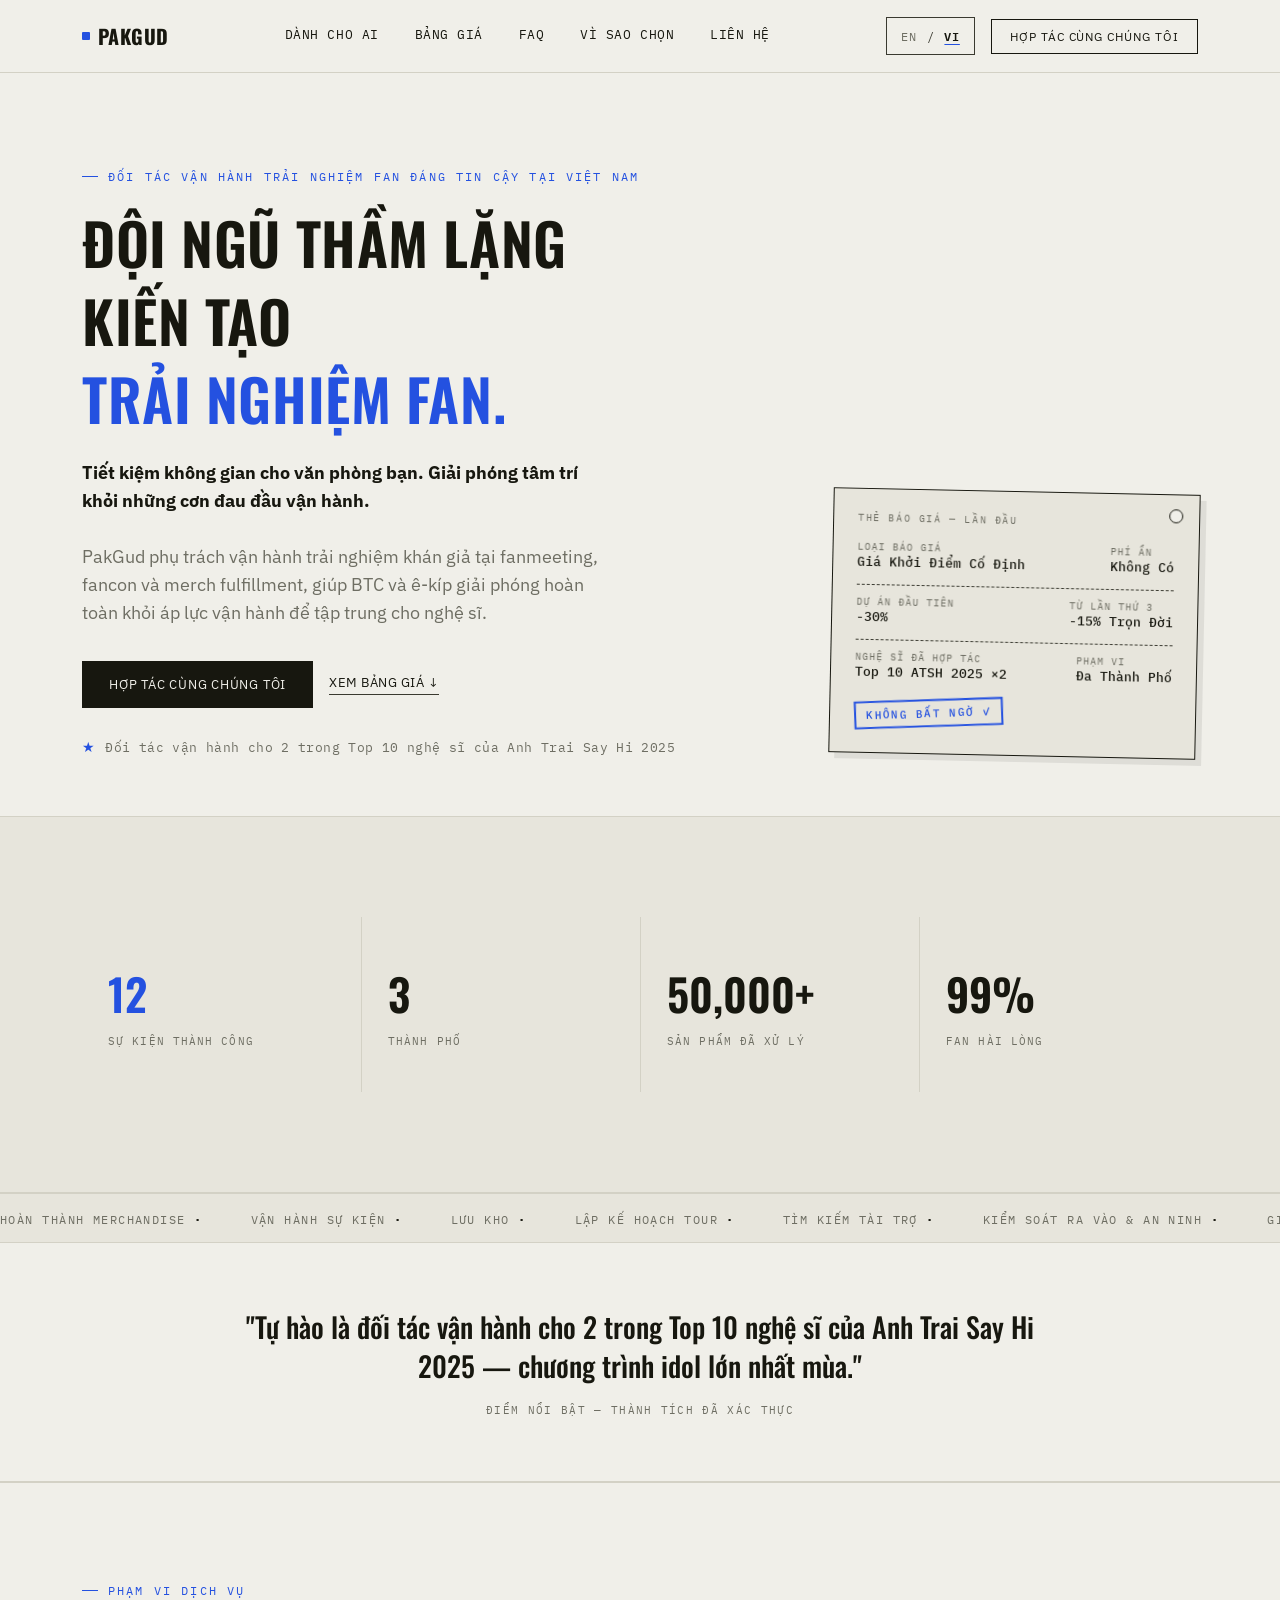
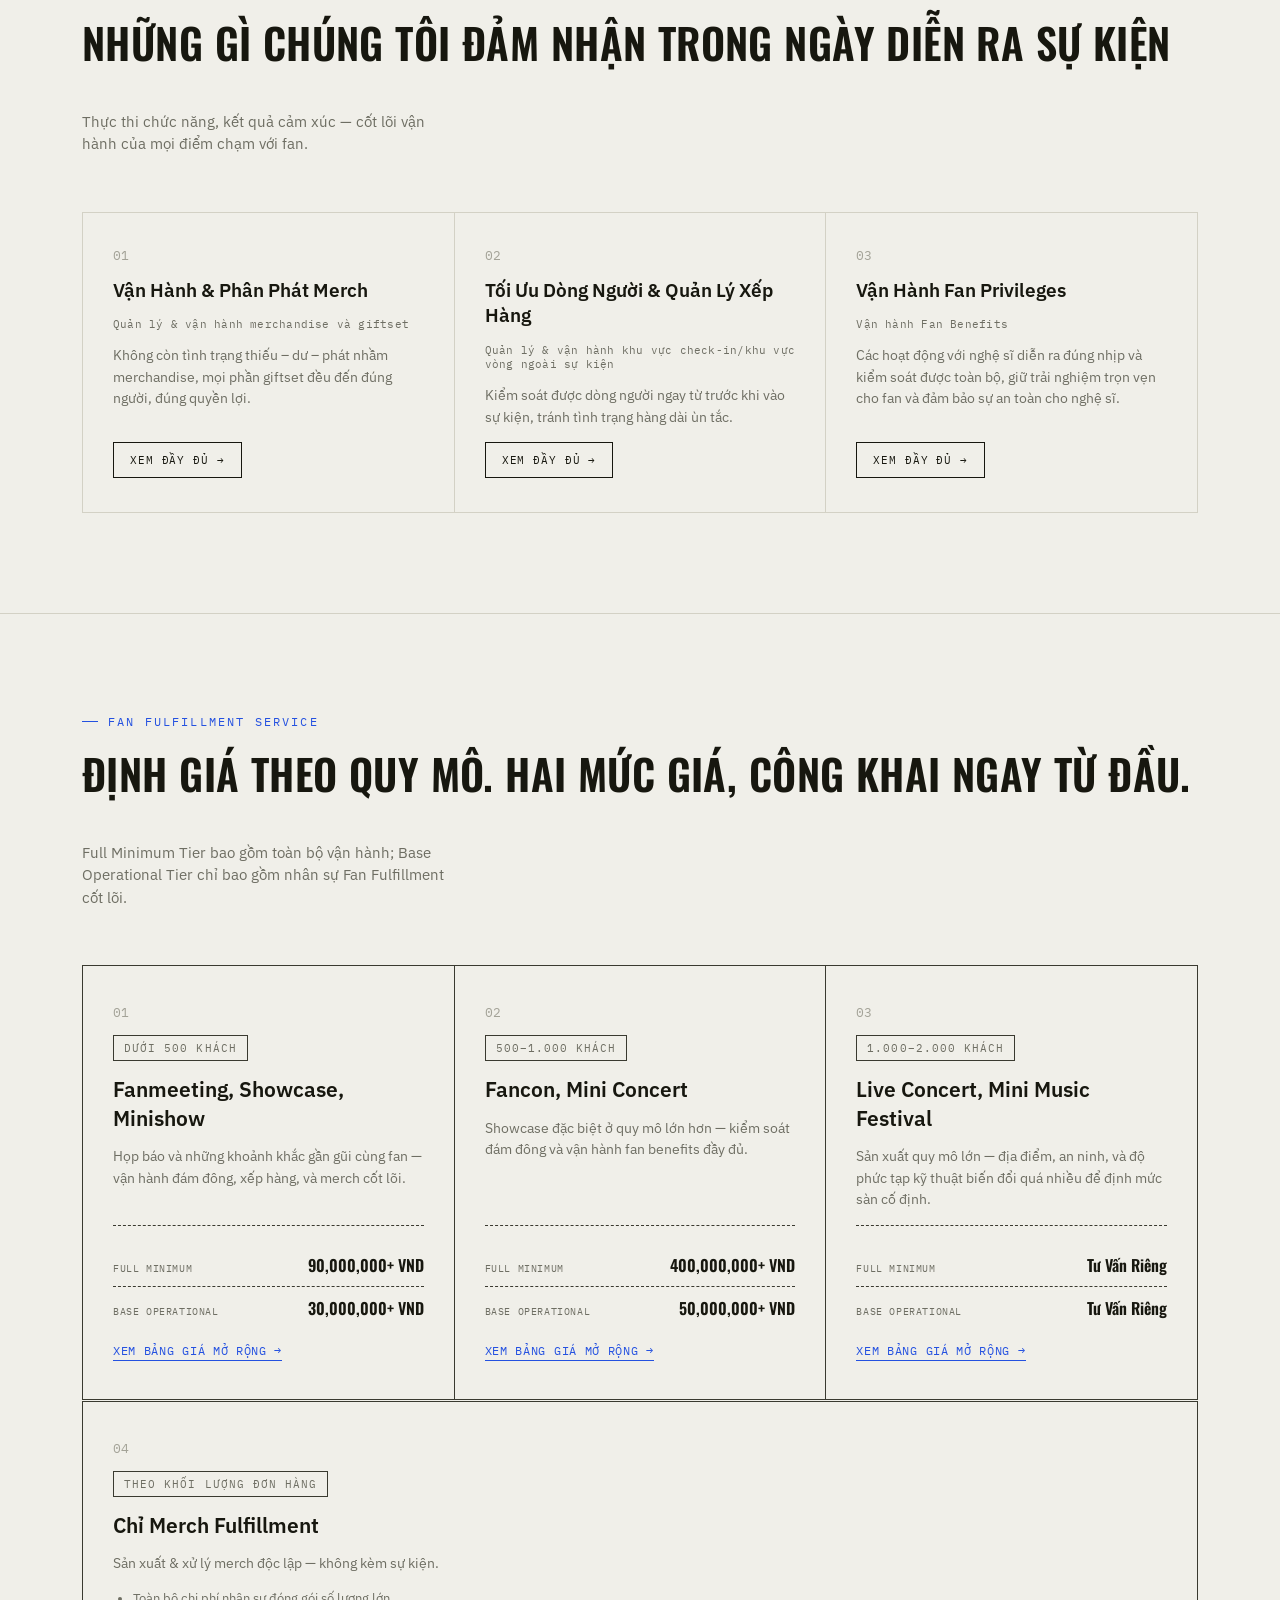
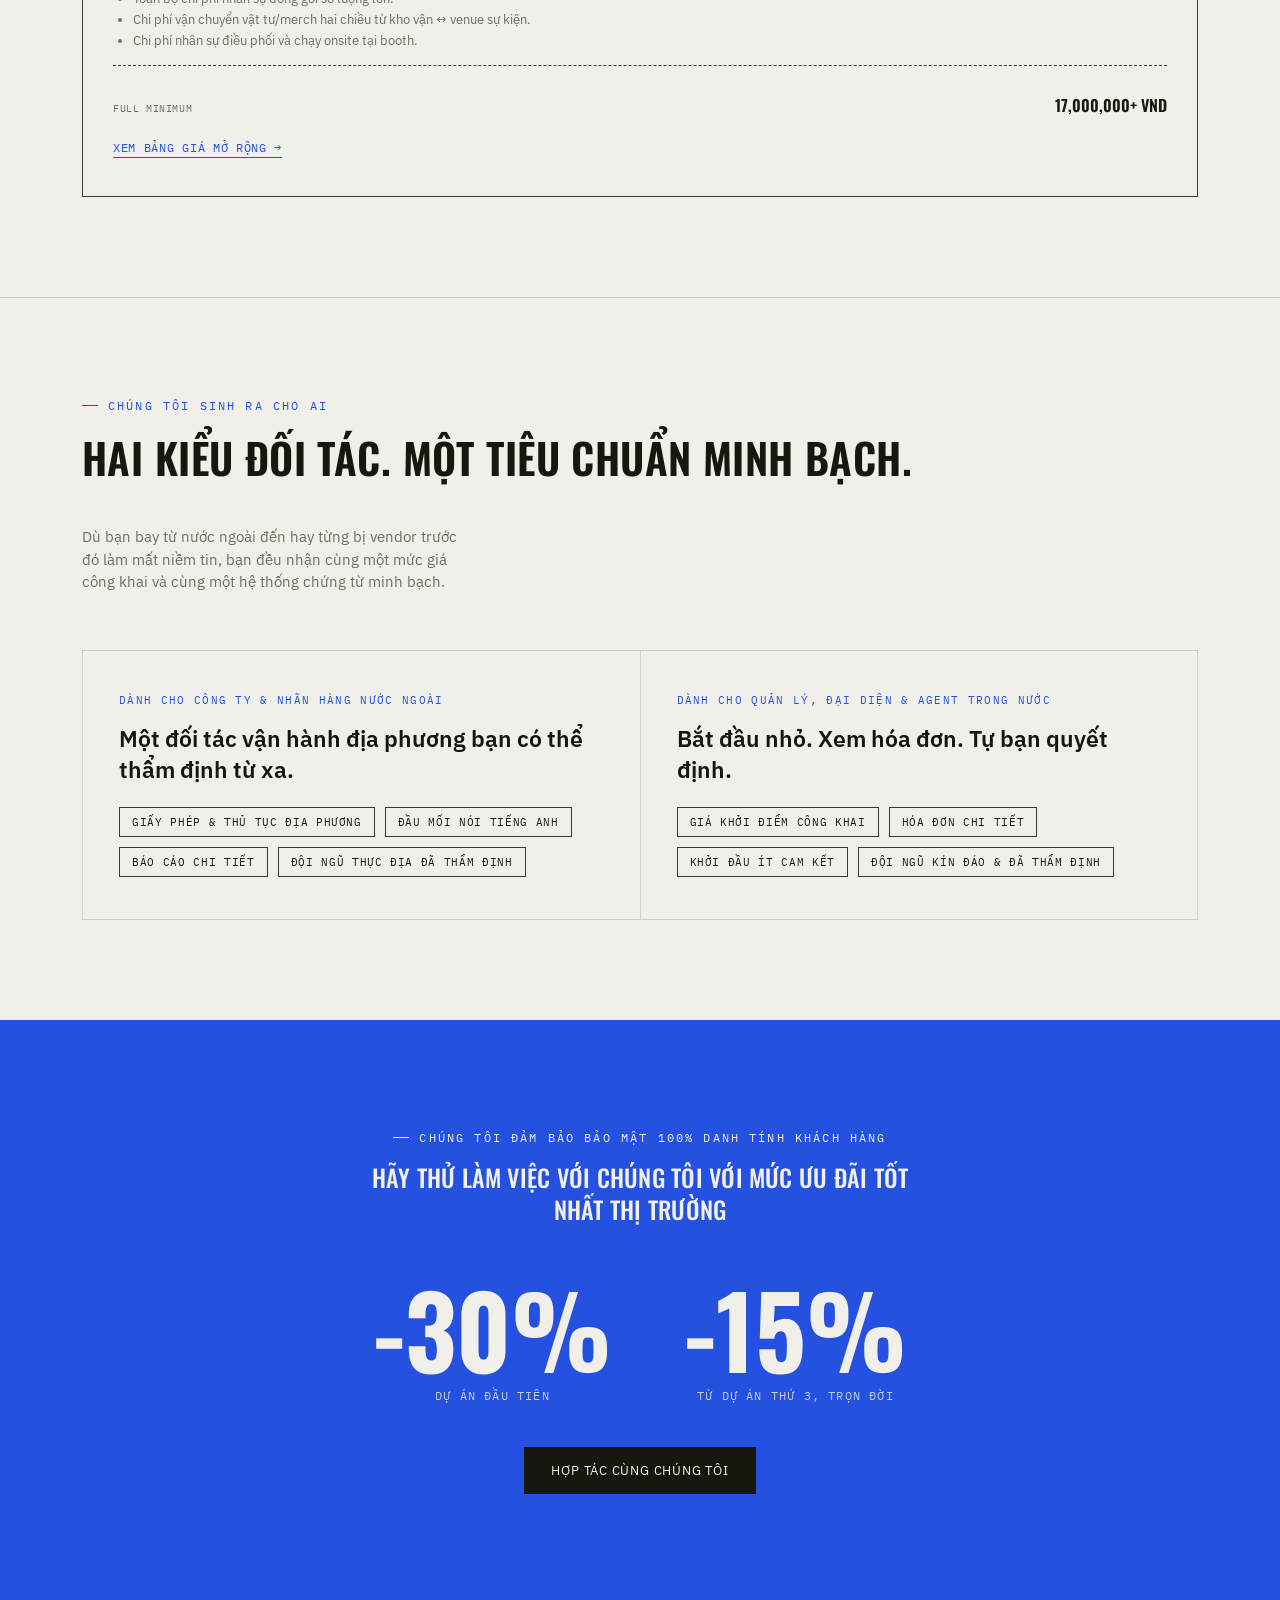
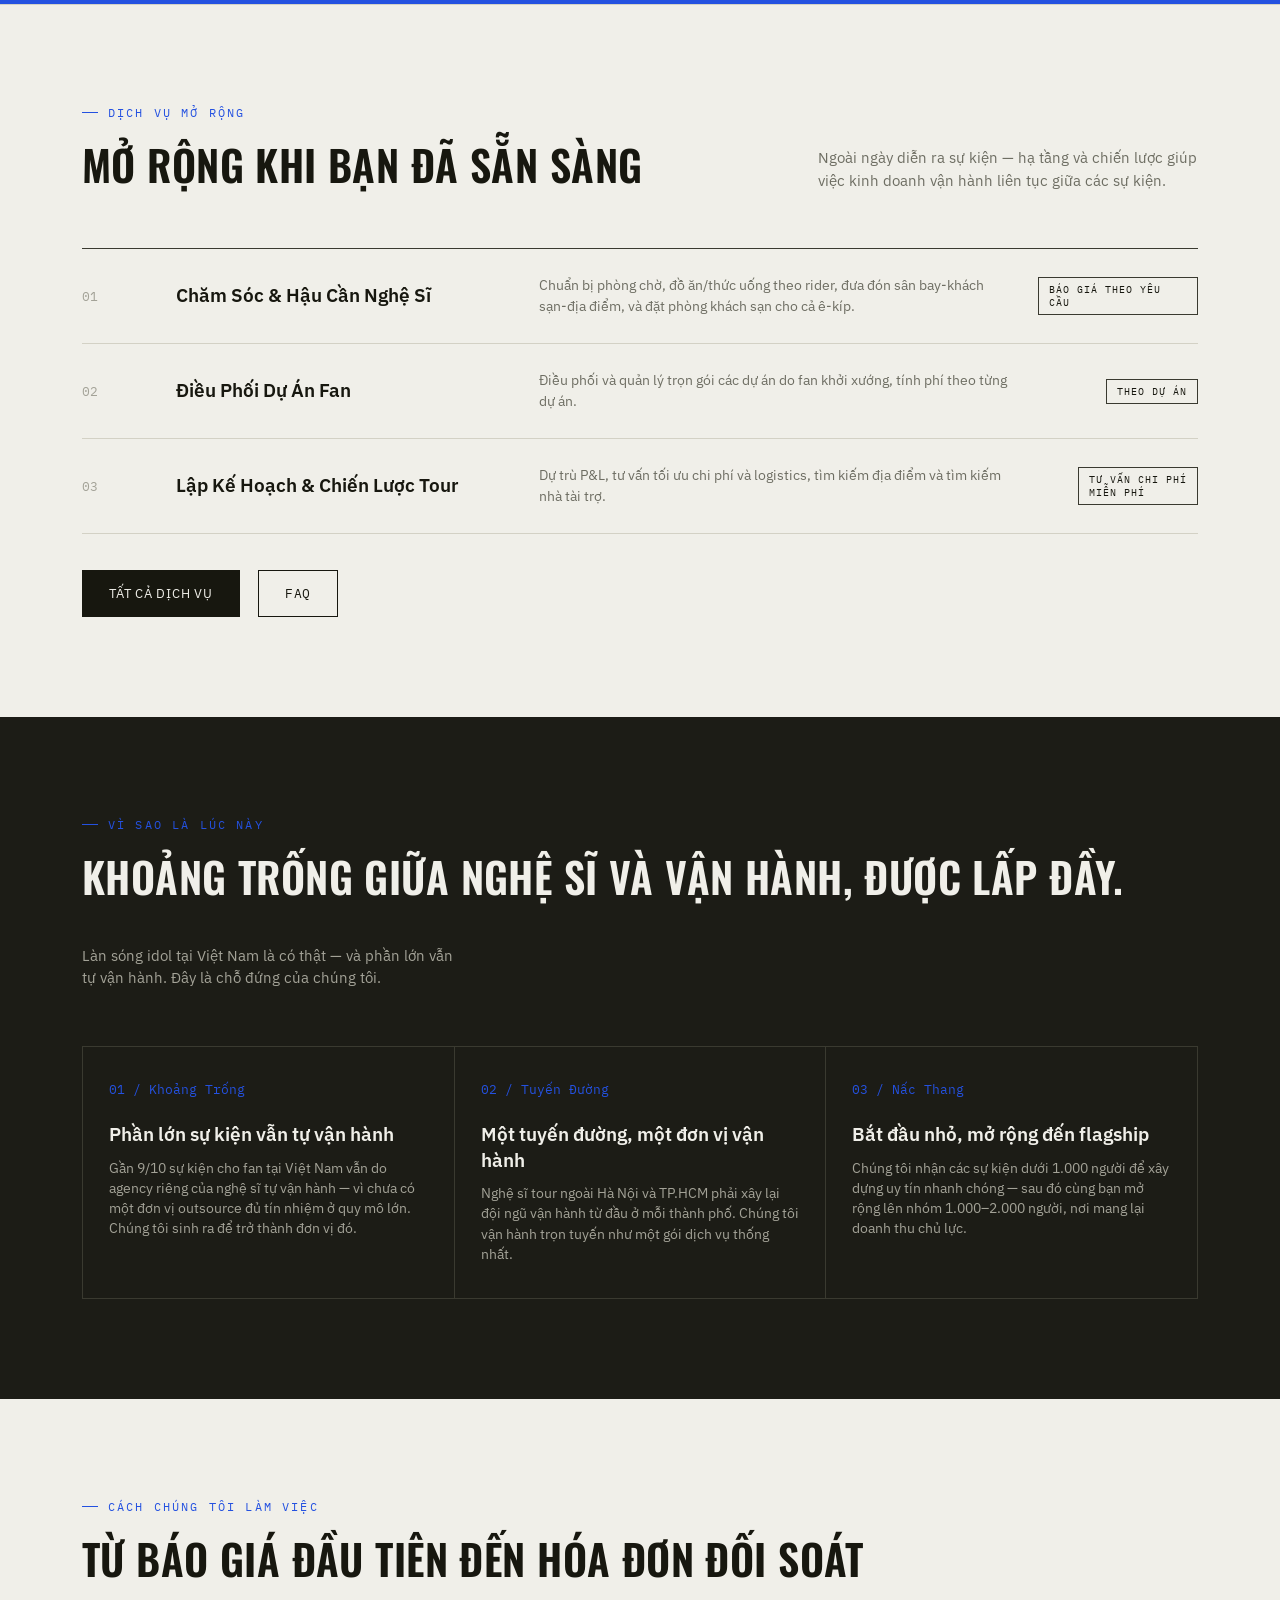
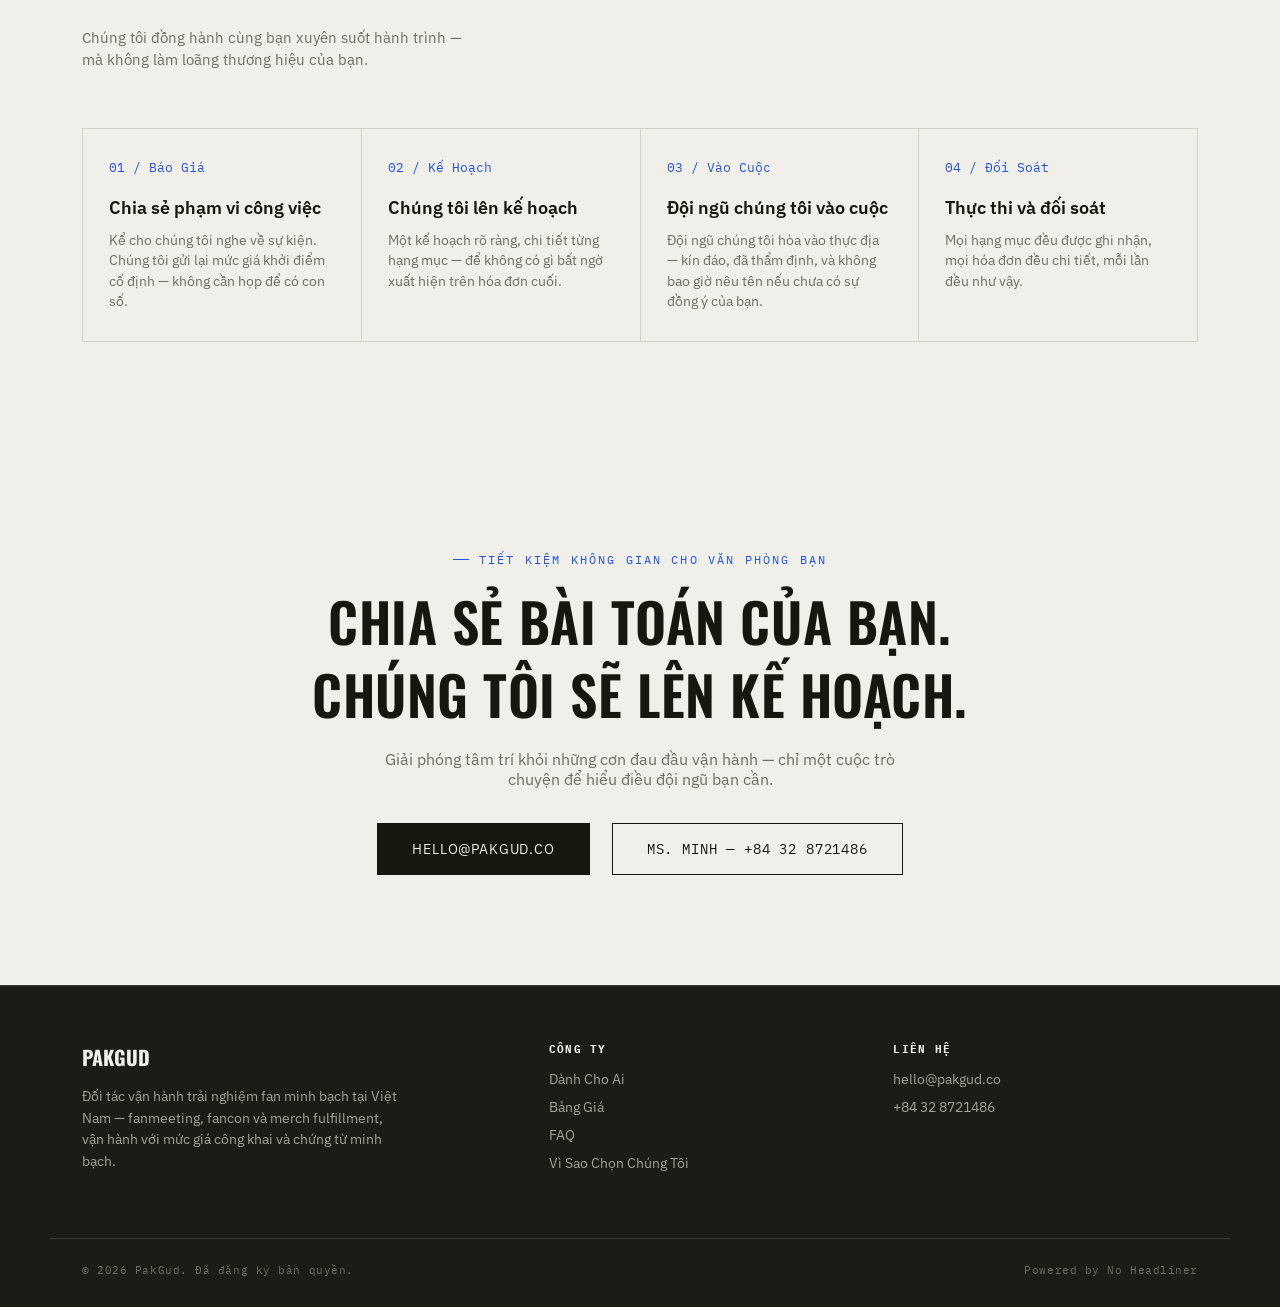
==== index.html @ 83e96105 "Reorder homepage sections, add Service Scope block, and refresh scope copy Move Stats above Credibil" ====
<!DOCTYPE html>
<html lang="vi">
<head>
<meta charset="UTF-8">
<meta name="viewport" content="width=device-width, initial-scale=1.0">
<title>PakGud — The Hidden Team That Fulfills the Fan Experience</title>
<link rel="icon" type="image/svg+xml" href="data:image/svg+xml,%3Csvg xmlns='http://www.w3.org/2000/svg' viewBox='0 0 32 32'%3E%3Crect width='32' height='32' rx='4' fill='%232451E0'/%3E%3C/svg%3E">
<link rel="preconnect" href="https://fonts.googleapis.com">
<link rel="preconnect" href="https://fonts.gstatic.com" crossorigin>
<link href="https://fonts.googleapis.com/css2?family=Oswald:wght@400;500;600;700&family=IBM+Plex+Sans:wght@400;500;600&family=IBM+Plex+Mono:wght@400;500&display=swap" rel="stylesheet">
<style>
  :root{
    --paper:#F0EFE9;
    --paper-dim:#E7E5DC;
    --ink:#17170F;
    --steel:#6E6E63;
    --steel-light:#a3a297;
    --accent:#2451E0;
    --case:#1C1C16;
    --line:#D3D1C5;
    --line-dark:#3A3A30;
  }
  *{box-sizing:border-box; margin:0; padding:0;}
  html{scroll-behavior:smooth;}
  body{
    background:var(--paper);
    color:var(--ink);
    font-family:'IBM Plex Sans', sans-serif;
    -webkit-font-smoothing:antialiased;
    overflow-x:hidden;
  }
  @media (prefers-reduced-motion: reduce){
    *{animation-duration:0.01ms !important; animation-iteration-count:1 !important; transition-duration:0.01ms !important;}
  }
  a{color:inherit; text-decoration:none;}
  .wrap{max-width:1180px; margin:0 auto; padding:0 32px;}
  h1,h2,h3{font-family:'Oswald', sans-serif; text-transform:uppercase; letter-spacing:0.01em; font-weight:600; line-height:1.35;}
  .mono{font-family:'IBM Plex Mono', monospace;}
  .eyebrow{
    font-family:'IBM Plex Mono', monospace;
    font-size:12px;
    letter-spacing:0.18em;
    text-transform:uppercase;
    color:var(--accent);
    display:flex; align-items:center; gap:10px;
  }
  .eyebrow::before{content:""; width:16px; height:1px; background:var(--accent); display:inline-block;}
  button, .btn{cursor:pointer; font-family:'IBM Plex Mono', monospace;}

  /* ---------- NAV ---------- */
  header{
    position:sticky; top:0; z-index:50;
    background:rgba(240,239,233,0.92);
    backdrop-filter:blur(6px);
    border-bottom:1px solid var(--line);
  }
  nav{display:flex; align-items:center; justify-content:space-between; height:72px;}
  .logo{
    font-family:'Oswald', sans-serif; font-weight:700; font-size:20px;
    letter-spacing:0.02em; text-transform:uppercase;
    display:flex; align-items:center; gap:8px;
  }
  .logo .dot{width:8px; height:8px; background:var(--accent); display:inline-block; border-radius:1px;}
  .nav-links{display:flex; gap:36px; font-size:13px; letter-spacing:0.04em; text-transform:uppercase; font-family:'IBM Plex Mono', monospace;}
  .nav-links a{position:relative; padding-bottom:4px;}
  .nav-links a::after{content:""; position:absolute; left:0; bottom:0; width:0; height:1px; background:var(--ink); transition:width .25s ease;}
  .nav-links a:hover::after{width:100%;}
  .nav-cta{
    border:1px solid var(--ink); padding:9px 18px; font-size:12px;
    letter-spacing:0.08em; text-transform:uppercase; background:transparent;
    transition:background .2s ease, color .2s ease;
  }
  .nav-cta:hover{background:var(--ink); color:var(--paper);}
  .nav-links-cta{display:none;}

  .nav-toggle{
    display:none; background:none; border:none; cursor:pointer;
    font-family:'IBM Plex Mono', monospace; font-size:22px; color:var(--ink);
    line-height:1; padding:4px 2px;
  }

  @media (max-width:900px){
    .nav-toggle{display:block;}
    .nav-cta{display:none;}
    .nav-links{
      display:none; flex-direction:column; gap:0;
      position:absolute; top:73px; left:0; right:0;
      background:var(--paper); border-bottom:1px solid var(--line);
      padding:4px 20px 16px; box-shadow:0 14px 24px rgba(0,0,0,0.08);
    }
    .nav-links.open{display:flex;}
    .nav-links a{padding:14px 0; border-bottom:1px solid var(--line); font-size:13.5px;}
    .nav-links .nav-links-cta{display:block; color:var(--accent); font-weight:600;}
    .nav-links a:last-child{border-bottom:none;}
    .nav-links a::after{display:none;}
  }

  .lang-toggle{
    display:flex; align-items:center; gap:6px;
    font-family:'IBM Plex Mono', monospace; font-size:12px; letter-spacing:0.06em;
    border:1px solid var(--line-dark); padding:6px 10px; background:transparent;
  }
  .lang-toggle button{
    background:none; border:none; padding:2px 4px; font-family:'IBM Plex Mono', monospace;
    font-size:12px; letter-spacing:0.06em; color:var(--steel); cursor:pointer;
  }
  .lang-toggle button.active{color:var(--ink); font-weight:600; text-decoration:underline; text-underline-offset:3px; text-decoration-color:var(--accent);}
  .lang-toggle .sep{color:var(--line-dark);}

  /* ---------- HERO ---------- */
  .hero{
    padding:96px 0 60px;
    position:relative;
  }
  .hero-grid{display:grid; grid-template-columns:1.5fr 0.8fr; gap:60px; align-items:end;}
  .hero h1{
    font-size:clamp(38px, 4.5vw, 64px);
    margin-top:20px;
  }
  .hero h1 .accent{color:var(--accent);}
  .hero p.lede{
    font-size:18px; color:var(--steel); max-width:520px; margin-top:22px; line-height:1.55;
  }
  .hero-actions{display:flex; gap:16px; margin-top:34px; align-items:center; flex-wrap:wrap;}
  .btn-primary{
    display:inline-block;
    background:var(--ink); color:var(--paper); border:1px solid var(--ink);
    padding:14px 26px; font-size:13px; letter-spacing:0.06em; text-transform:uppercase;
    transition:background .2s ease, transform .15s ease;
  }
  .btn-primary:hover{background:var(--accent); border-color:var(--accent); transform:translateY(-1px);}
  .btn-text{font-size:13px; letter-spacing:0.04em; text-transform:uppercase; border-bottom:1px solid var(--line-dark); padding-bottom:3px;}
  .btn-outline{
    display:inline-block;
    background:transparent; color:var(--ink); border:1px solid var(--ink);
    padding:14px 26px; font-size:13px; letter-spacing:0.06em; text-transform:uppercase;
    font-family:'IBM Plex Mono', monospace;
    transition:background .2s ease, color .2s ease, transform .15s ease;
  }
  .btn-outline:hover{background:var(--ink); color:var(--paper); transform:translateY(-1px);}

  .hero-proof{display:flex; align-items:center; gap:10px; margin-top:30px; font-family:'IBM Plex Mono', monospace; font-size:12.5px; letter-spacing:0.03em; color:var(--steel);}
  .hero-proof .star{color:var(--accent); font-size:14px;}

  /* routing tag — signature element, repurposed as rate/transparency tag */
  .tag{
    background:var(--paper-dim);
    border:1px solid var(--ink);
    position:relative;
    padding:22px 24px 26px;
    font-family:'IBM Plex Mono', monospace;
    transform:rotate(1.2deg);
    box-shadow:6px 6px 0 rgba(23,23,15,0.08);
    opacity:0;
    animation: tagDrop .7s cubic-bezier(.2,.8,.25,1) .25s forwards;
  }
  @keyframes tagDrop{
    0%{opacity:0; transform:rotate(1.2deg) translateY(-14px) scale(.98);}
    100%{opacity:1; transform:rotate(1.2deg) translateY(0) scale(1);}
  }
  .tag::before{
    content:""; position:absolute; top:14px; right:16px;
    width:12px; height:12px; border-radius:50%;
    background:var(--paper); border:1px solid var(--ink);
  }
  .tag::after{
    content:""; position:absolute; left:0; right:0; bottom:-1px; height:1px;
    background-image:linear-gradient(to right, var(--ink) 60%, transparent 0%);
    background-size:8px 1px; background-repeat:repeat-x;
  }
  .tag-label{font-size:10px; letter-spacing:0.16em; color:var(--steel); text-transform:uppercase;}
  .tag-row{display:flex; justify-content:space-between; margin-top:14px; padding-top:10px; border-top:1px dashed var(--line-dark);}
  .tag-row:first-of-type{border-top:none; padding-top:0; margin-top:16px;}
  .tag-row .k{font-size:10px; color:var(--steel); letter-spacing:0.1em; text-transform:uppercase;}
  .tag-row .v{font-size:13px; font-weight:500;}
  .tag-stamp{
    margin-top:18px; display:inline-block; border:2px solid var(--accent); color:var(--accent);
    font-size:11px; letter-spacing:0.12em; padding:5px 10px; transform:rotate(-3deg);
    text-transform:uppercase; font-weight:500;
  }

  @media (max-width:900px){
    .hero-grid{grid-template-columns:1fr;}
    .tag{margin-top:20px; transform:rotate(0.6deg);}
  }

  /* ---------- MARQUEE / STRIP ---------- */
  .strip{
    border-top:1px solid var(--line); border-bottom:1px solid var(--line);
    background:var(--paper-dim);
    padding:14px 0; overflow:hidden; white-space:nowrap;
  }
  .strip-inner{display:inline-flex; gap:48px; animation:scroll 30s linear infinite;}
  .strip span{
    font-family:'IBM Plex Mono', monospace; font-size:12px; letter-spacing:0.12em;
    text-transform:uppercase; color:var(--steel);
  }
  .strip span b{color:var(--ink);}
  @keyframes scroll{ from{transform:translateX(0);} to{transform:translateX(-50%);} }

  /* ---------- CREDIBILITY QUOTE ---------- */
  .credibility{padding:64px 0; text-align:center; border-bottom:1px solid var(--line);}
  .credibility blockquote{font-family:'Oswald', sans-serif; font-size:clamp(20px,2.4vw,28px); text-transform:none; font-weight:500; max-width:800px; margin:0 auto; line-height:1.4;}
  .credibility .cite{margin-top:18px; font-family:'IBM Plex Mono', monospace; font-size:11px; letter-spacing:0.12em; text-transform:uppercase; color:var(--steel);}

  /* ---------- SCOPE (3-card outcome grid) ---------- */
  .scope{border-top:1px solid var(--line);}
  .scope-grid{display:grid; grid-template-columns:repeat(3,1fr); gap:1px; background:var(--line); border:1px solid var(--line);}
  .scope-card{background:var(--paper); padding:34px 30px; display:flex; flex-direction:column; gap:14px;}
  .scope-card .cat-num{font-family:'IBM Plex Mono', monospace; color:var(--steel-light); font-size:13px;}
  .scope-card h3{font-size:19px; font-family:'IBM Plex Sans', sans-serif; font-weight:600; text-transform:none; letter-spacing:0;}
  .scope-card .scope-vi{font-family:'IBM Plex Mono', monospace; font-size:11px; color:var(--steel); text-transform:none; letter-spacing:0.02em;}
  .scope-card .scope-desc{color:var(--steel); font-size:13.5px; line-height:1.6; flex:1;}
  .scope-card .scope-more{
    margin-top:auto; align-self:flex-start;
    border:1px solid var(--ink); padding:10px 16px;
    font-family:'IBM Plex Mono', monospace; font-size:11px; letter-spacing:0.08em; text-transform:uppercase;
    color:var(--ink); transition:background .2s ease, color .2s ease;
  }
  .scope-card .scope-more:hover{background:var(--ink); color:var(--paper);}
  @media (max-width:900px){ .scope-grid{grid-template-columns:1fr;} }

  /* ---------- SECTION HEADERS ---------- */
  section{padding:100px 0;}
  .sec-head{display:flex; justify-content:space-between; align-items:flex-end; gap:40px; margin-bottom:56px; flex-wrap:wrap;}
  .sec-head h2{font-size:clamp(28px,3.4vw,42px);}
  .sec-head p{color:var(--steel); max-width:380px; font-size:15px; line-height:1.5;}

  /* ---------- AUDIENCES ---------- */
  .audiences{border-top:1px solid var(--line);}
  .audience-grid{display:grid; grid-template-columns:1fr 1fr; gap:1px; background:var(--line); border:1px solid var(--line);}
  .audience-card{background:var(--paper); padding:42px 36px; display:flex; flex-direction:column;}
  .audience-card .a-label{font-family:'IBM Plex Mono', monospace; font-size:11px; letter-spacing:0.12em; text-transform:uppercase; color:var(--accent);}
  .audience-card h3{font-size:23px; margin-top:16px; font-family:'IBM Plex Sans', sans-serif; text-transform:none; font-weight:600; letter-spacing:0;}
  .audience-card .cat-tags{margin-top:22px;}
  @media (max-width:820px){ .audience-grid{grid-template-columns:1fr;} }

  .chip{
    font-family:'IBM Plex Mono', monospace; font-size:11px; letter-spacing:0.06em; text-transform:uppercase;
    border:1px solid var(--line-dark); padding:7px 12px; color:var(--ink);
  }
  .cat-tags{display:flex; flex-wrap:wrap; gap:10px; align-content:flex-start;}

  /* ---------- PRICING ---------- */
  .pricing{border-top:1px solid var(--line);}
  .price-grid{display:grid; grid-template-columns:repeat(3,1fr); gap:1px; background:var(--line-dark); border:1px solid var(--line-dark); margin-top:10px;}
  .price-card{background:var(--paper); padding:38px 30px; display:flex; flex-direction:column; gap:14px;}
  .price-card .cat-num{font-family:'IBM Plex Mono', monospace; color:var(--steel-light); font-size:13px;}
  .price-card .p-scale{font-family:'IBM Plex Mono', monospace; font-size:10.5px; letter-spacing:0.1em; text-transform:uppercase; color:var(--steel); border:1px solid var(--line-dark); padding:5px 10px; align-self:flex-start;}
  .price-card h3{font-size:21px; font-family:'IBM Plex Sans', sans-serif; font-weight:600; text-transform:none; letter-spacing:0;}
  .price-card .p-desc{color:var(--steel); font-size:14px; line-height:1.55; flex:1;}
  .price-card .p-price-wrap{border-top:1px dashed var(--line-dark); padding-top:18px; margin-top:auto;}
  .price-card .p-label{font-family:'IBM Plex Mono', monospace; font-size:10px; letter-spacing:0.14em; text-transform:uppercase; color:var(--steel);}
  .price-card .p-price{font-family:'Oswald', sans-serif; font-size:28px; font-weight:600; color:var(--ink); margin-top:6px;}
  .price-card .p-note{font-family:'IBM Plex Mono', monospace; font-size:11px; color:var(--steel-light); margin-top:6px;}
  .price-card .p-more{display:inline-block; margin-top:14px; font-family:'IBM Plex Mono', monospace; font-size:11.5px; letter-spacing:0.06em; text-transform:uppercase; color:var(--accent); border-bottom:1px solid var(--accent); padding-bottom:2px; width:fit-content;}
  .p-tier-row{display:flex; justify-content:space-between; align-items:baseline; gap:10px; padding:9px 0; border-bottom:1px dashed var(--line-dark);}
  .p-tier-row:last-of-type{border-bottom:none;}
  .p-tier-row .p-tier-label{font-family:'IBM Plex Mono', monospace; font-size:10px; text-transform:uppercase; letter-spacing:0.06em; color:var(--steel);}
  .p-tier-row .p-tier-value{font-family:'Oswald', sans-serif; font-weight:600; font-size:16px; text-align:right;}
  .p-bullets{padding-left:20px; color:var(--steel); font-size:13px; line-height:1.6;}
  @media (max-width:900px){ .price-grid{grid-template-columns:1fr;} }
  /* ---------- OFFER SPOTLIGHT ---------- */
  .offer-spotlight{background:var(--accent); color:var(--paper); padding:110px 0; text-align:center;}
  .offer-spotlight .eyebrow{justify-content:center; color:var(--paper);}
  .offer-spotlight .eyebrow::before{background:var(--paper);}
  .offer-spotlight h2{color:var(--paper); font-size:clamp(18px,2vw,24px); max-width:560px; margin:16px auto 0; font-weight:500;}
  .offer-spotlight .offer-nums{display:flex; gap:72px; justify-content:center; margin-top:52px; flex-wrap:wrap;}
  .offer-spotlight .offer-num .num{font-family:'Oswald', sans-serif; font-size:clamp(56px,9vw,100px); font-weight:700; color:var(--paper); line-height:1;}
  .offer-spotlight .offer-num .lbl{font-family:'IBM Plex Mono', monospace; font-size:12px; letter-spacing:0.1em; text-transform:uppercase; color:rgba(240,239,233,0.78); margin-top:10px;}
  .offer-spotlight .btn-primary{margin-top:44px; background:var(--ink); border-color:var(--ink); display:inline-block;}
  .offer-spotlight .btn-primary:hover{background:var(--paper); color:var(--ink); border-color:var(--paper);}
  @media (max-width:600px){ .offer-spotlight{padding:80px 0;} .offer-spotlight .offer-nums{gap:32px;} }

  /* ---------- ADD-ONS (service rows) ---------- */
  .services{border-top:1px solid var(--line);}
  .service-list{border-top:1px solid var(--line-dark); margin-top:10px;}
  .service-row{
    display:grid; grid-template-columns:70px 1fr 1.4fr 160px;
    align-items:center; gap:24px;
    padding:26px 0; border-bottom:1px solid var(--line);
    transition:background .2s ease;
  }
  .service-row:hover{background:rgba(36,81,224,0.05);}
  .service-num{font-family:'IBM Plex Mono', monospace; color:var(--steel-light); font-size:13px;}
  .service-row h3{font-size:19px; text-transform:none; font-family:'IBM Plex Sans', sans-serif; font-weight:600; letter-spacing:0;}
  .service-row p{color:var(--steel); font-size:14px; line-height:1.5;}
  .service-tag{
    justify-self:end; font-family:'IBM Plex Mono', monospace; font-size:10px;
    letter-spacing:0.1em; text-transform:uppercase; color:var(--ink);
    border:1px solid var(--line-dark); padding:5px 10px;
  }
  @media (max-width:760px){
    .service-row{grid-template-columns:1fr; gap:8px; padding:22px 0;}
    .service-tag{justify-self:start;}
  }

  /* ---------- WHY NOW (dark case section) ---------- */
  .why{background:var(--case); color:var(--paper);}
  .why .eyebrow{color:var(--accent);}
  .why .sec-head h2{color:var(--paper);}
  .why .sec-head p{color:var(--steel-light);}
  .process-grid-3{display:grid; grid-template-columns:repeat(3,1fr); gap:1px; background:var(--line-dark); border:1px solid var(--line-dark);}
  .process-step{background:var(--case); padding:34px 26px; min-height:230px; display:flex; flex-direction:column; align-items:flex-start;}
  .process-step .step-num{font-family:'IBM Plex Mono', monospace; font-size:13px; color:var(--accent);}
  .process-step h3{font-size:19px; color:var(--paper); margin-top:24px; font-family:'IBM Plex Sans', sans-serif; text-transform:none; font-weight:600; letter-spacing:0;}
  .process-step p{font-size:13.5px; color:var(--steel-light); margin-top:10px; line-height:1.5;}
  @media (max-width:900px){ .process-grid-3{grid-template-columns:1fr;} }

  /* ---------- HOW WE WORK (light steps) ---------- */
  .steps-grid{display:grid; grid-template-columns:repeat(4,1fr); gap:1px; background:var(--line); border:1px solid var(--line);}
  .step-cell{background:var(--paper); padding:30px 26px; min-height:210px; display:flex; flex-direction:column;}
  .step-cell .step-num{font-family:'IBM Plex Mono', monospace; font-size:13px; color:var(--accent);}
  .step-cell h3{font-size:18px; margin-top:20px; font-family:'IBM Plex Sans', sans-serif; font-weight:600; text-transform:none; letter-spacing:0;}
  .step-cell p{font-size:13.5px; color:var(--steel); margin-top:10px; line-height:1.5;}
  @media (max-width:900px){ .steps-grid{grid-template-columns:1fr 1fr;} }
  @media (max-width:560px){ .steps-grid{grid-template-columns:1fr;} }

  /* ---------- STATS / TRUST CARD ---------- */
  .stats{border-top:1px solid var(--line); border-bottom:1px solid var(--line); background:var(--paper-dim);}
  .stats-grid{display:grid; grid-template-columns:repeat(4,1fr); text-align:left;}
  .stat{padding:44px 26px; border-left:1px solid var(--line);}
  .stat:first-child{border-left:none;}
  .stat .num{font-family:'Oswald', sans-serif; font-size:clamp(28px,3.6vw,44px); font-weight:600;}
  .stat .num .accent{color:var(--accent);}
  .stat .lbl{font-family:'IBM Plex Mono', monospace; font-size:11px; letter-spacing:0.1em; text-transform:uppercase; color:var(--steel); margin-top:8px;}
  @media (max-width:760px){ .stats-grid{grid-template-columns:1fr 1fr;} .stat{border-left:1px solid var(--line);} .stat:nth-child(2n+1){border-left:none;} }

  /* ---------- CTA ---------- */
  .cta{
    padding:110px 0; text-align:center; position:relative;
  }
  .cta h2{font-size:clamp(32px,4.6vw,54px); max-width:820px; margin:0 auto;}
  .cta p{color:var(--steel); margin-top:18px; font-size:16px; max-width:560px; margin-left:auto; margin-right:auto;}
  .cta .btn-primary{margin-top:34px; padding:16px 34px; font-size:14px;}
  .cta-actions{display:flex; gap:22px; margin-top:34px; align-items:center; justify-content:center; flex-wrap:wrap;}
  .cta-actions .btn-primary{margin-top:0; padding:16px 34px; font-size:14px;}
  .cta-actions .btn-outline{padding:16px 34px; font-size:14px;}
  .cta-actions .btn-text{font-size:13px;}

  /* ---------- FOOTER ---------- */
  footer{border-top:1px solid var(--line-dark); background:var(--case); color:var(--steel-light); padding:56px 0 30px;}
  .foot-grid{display:grid; grid-template-columns:1.4fr 1fr 1fr; gap:40px;}
  .foot-logo{font-family:'Oswald', sans-serif; color:var(--paper); font-size:20px; text-transform:uppercase; font-weight:700;}
  .foot-grid p{font-size:13.5px; line-height:1.6; margin-top:14px; max-width:320px;}
  .foot-col h4{font-family:'IBM Plex Mono', monospace; font-size:11px; letter-spacing:0.12em; text-transform:uppercase; color:var(--paper); margin-bottom:14px;}
  .foot-col a{display:block; font-size:13.5px; margin-bottom:10px; color:var(--steel-light); transition:color .2s ease;}
  .foot-col a:hover{color:var(--accent);}
  .foot-bottom{
    margin-top:56px; padding-top:24px; border-top:1px solid var(--line-dark);
    display:flex; justify-content:space-between; font-size:11px; font-family:'IBM Plex Mono', monospace;
    color:var(--steel); letter-spacing:0.05em; flex-wrap:wrap; gap:10px;
  }
  @media (max-width:760px){ .foot-grid{grid-template-columns:1fr;} }

  /* ---------- MOBILE TUNING ---------- */
  @media (max-width:760px){
    .wrap{padding:0 20px;}
    section{padding:64px 0;}
    .hero{padding:56px 0 40px;}
    .hero h1{font-size:clamp(26px, 8vw, 38px);}
    .cta{padding:72px 0;}
    .sec-head{margin-bottom:36px;}
    .sec-head p{max-width:none;}
  }
  @media (max-width:420px){
    .wrap{padding:0 16px;}
    nav{height:64px;}
    .hero{padding:48px 0 32px;}
    .hero h1{font-size:clamp(23px, 7.5vw, 30px);}
  }

  ::selection{background:var(--accent); color:var(--paper);}
  a:focus-visible, button:focus-visible{outline:2px solid var(--accent); outline-offset:2px;}
</style>
</head>
<body>

<header>
  <nav class="wrap">
    <div class="logo"><span class="dot"></span>PakGud</div>
    <div class="nav-links" id="navLinks">
      <a href="#audiences" data-i18n="navWho">Who It's For</a>
      <a href="#services" data-i18n="navServices">Rate Card</a>
      <a href="faq.html" data-i18n="navFaq">FAQ</a>
      <a href="#why" data-i18n="navWhy">Why Us</a>
      <a href="#contact" data-i18n="navContact">Contact</a>
      <a href="#contact" class="nav-links-cta" data-i18n="navCta">Work With Us</a>
    </div>
    <div style="display:flex; align-items:center; gap:16px;">
      <div class="lang-toggle" role="group" aria-label="Language">
        <button type="button" data-set-lang="en">EN</button>
        <span class="sep">/</span>
        <button type="button" data-set-lang="vi" class="active">VI</button>
      </div>
      <a href="#contact" class="nav-cta" data-i18n="navCta">Work With Us</a>
      <button type="button" class="nav-toggle" id="navToggle" aria-label="Toggle menu" aria-expanded="false" aria-controls="navLinks">☰</button>
    </div>
  </nav>
</header>

<section class="hero">
  <div class="wrap hero-grid">
    <div>
      <div class="eyebrow" data-i18n="heroEyebrow">Vietnam's Trusted Local Fan-Experience Operator</div>
      <h1 data-i18n="heroH1">The hidden team<br>that fulfills the<br><span class="accent">fan experience.</span></h1>
      <p class="lede" data-i18n="heroLede"><strong style="color:var(--ink);">Save a seat in your office. Free your mind from operational chaos.</strong><br><br>PakGud handles the operations — fanmeetings, fancons, and merch fulfillment — with published starting rates and an itemized paper trail, so your team can stay focused on the artist.</p>
      <div class="hero-actions">
        <a href="#contact" class="btn-primary" data-i18n="navCta">Work With Us</a>
        <a href="#services" class="btn-text" data-i18n="heroSecondary">See the rate card ↓</a>
      </div>
      <div class="hero-proof"><span class="star">★</span><span data-i18n="heroProof">Operations partner for 2 of the Top 10 artists in Anh Trai Say Hi 2025</span></div>
    </div>
    <div class="tag">
      <div class="tag-label" data-i18n="tagLabel">Rate Tag — First Quote</div>
      <div class="tag-row" style="border-top:none; margin-top:16px; padding-top:0;">
        <div><div class="k" data-i18n="tagQuoteK">Quote Type</div><div class="v" data-i18n="tagQuoteV">Fixed Starting Rate</div></div>
        <div><div class="k" data-i18n="tagHiddenK">Hidden Fees</div><div class="v" data-i18n="tagHiddenV">None</div></div>
      </div>
      <div class="tag-row">
        <div><div class="k" data-i18n="tagFirstK">First Project</div><div class="v" data-i18n="tagFirstV">-30%</div></div>
        <div><div class="k" data-i18n="tagReturnK">3rd+ Return</div><div class="v" data-i18n="tagReturnV">-15% Lifetime</div></div>
      </div>
      <div class="tag-row">
        <div><div class="k" data-i18n="tagShowsK">Artists Delivered</div><div class="v" data-i18n="tagShowsV">Top 10 ATSH 2025 ×2</div></div>
        <div><div class="k" data-i18n="tagCitiesK">Coverage</div><div class="v" data-i18n="tagCitiesV">Multi-City</div></div>
      </div>
      <div class="tag-stamp" data-i18n="tagStamp">No Surprises ✓</div>
    </div>
  </div>
</section>

<section class="stats">
  <div class="wrap">
    <div class="stats-grid">
      <div class="stat"><div class="num"><span class="accent">12</span></div><div class="lbl" data-i18n="statLbl1">Successful Events</div></div>
      <div class="stat"><div class="num">3</div><div class="lbl" data-i18n="statLbl2">Cities</div></div>
      <div class="stat"><div class="num">50,000+</div><div class="lbl" data-i18n="statLbl3">Items Fulfilled</div></div>
      <div class="stat"><div class="num">99%</div><div class="lbl" data-i18n="statLbl4">Satisfied Fans</div></div>
    </div>
  </div>
</section>

<div class="strip">
  <div class="strip-inner">
    <span data-i18n="strip1">MERCH FULFILLMENT <b>·</b></span>
    <span data-i18n="strip2">EVENT OPERATIONS <b>·</b></span>
    <span data-i18n="strip3">WAREHOUSING <b>·</b></span>
    <span data-i18n="strip4">TOUR PLANNING <b>·</b></span>
    <span data-i18n="strip5">SPONSOR SOURCING <b>·</b></span>
    <span data-i18n="strip6">ACCESS CONTROL &amp; SECURITY <b>·</b></span>
    <span data-i18n="strip7">FIXED STARTING RATES <b>·</b></span>
    <span data-i18n="strip1">MERCH FULFILLMENT <b>·</b></span>
    <span data-i18n="strip2">EVENT OPERATIONS <b>·</b></span>
    <span data-i18n="strip3">WAREHOUSING <b>·</b></span>
    <span data-i18n="strip4">TOUR PLANNING <b>·</b></span>
    <span data-i18n="strip5">SPONSOR SOURCING <b>·</b></span>
    <span data-i18n="strip6">ACCESS CONTROL &amp; SECURITY <b>·</b></span>
    <span data-i18n="strip7">FIXED STARTING RATES <b>·</b></span>
  </div>
</div>

<section class="credibility">
  <div class="wrap">
    <blockquote data-i18n="credQuote">"Proud operations partner for 2 of the Top 10 artists in Anh Trai Say Hi 2025 — the season's biggest idol franchise."</blockquote>
    <div class="cite" data-i18n="credCite">Selling Point — Verified Track Record</div>
  </div>
</section>

<section class="scope" id="scope">
  <div class="wrap">
    <div class="sec-head">
      <div>
        <div class="eyebrow" data-i18n="scopeEyebrow">Service Scope</div>
        <h2 style="margin-top:16px;" data-i18n="scopeH2">What We Handle On Show Day</h2>
      </div>
      <p data-i18n="scopeP">Functional execution, emotional outcomes — the operational core of every fan touchpoint.</p>
    </div>
    <div class="scope-grid">
      <div class="scope-card">
        <div class="cat-num">01</div>
        <h3 data-i18n="scope1H3">Merch Fulfillment</h3>
        <div class="scope-vi">Quản lý &amp; vận hành merchandise và giftset</div>
        <p class="scope-desc" data-i18n="scope1Desc">Không còn tình trạng thiếu – dư – phát nhầm merchandise, mọi phần giftset đều đến đúng người, đúng quyền lợi.</p>
        <a href="services.html#merch-fulfillment" class="scope-more" data-i18n="scopeMoreLink">Xem đầy đủ →</a>
      </div>
      <div class="scope-card">
        <div class="cat-num">02</div>
        <h3 data-i18n="scope2H3">Crowd &amp; Queue Management</h3>
        <div class="scope-vi">Quản lý &amp; vận hành khu vực check-in/khu vực vòng ngoài sự kiện</div>
        <p class="scope-desc" data-i18n="scope2Desc">Kiểm soát được dòng người ngay từ trước khi vào sự kiện, tránh tình trạng hàng dài ùn tắc.</p>
        <a href="services.html#crowd-queue" class="scope-more" data-i18n="scopeMoreLink">Xem đầy đủ →</a>
      </div>
      <div class="scope-card">
        <div class="cat-num">03</div>
        <h3 data-i18n="scope3H3">Fan Benefit Execution</h3>
        <div class="scope-vi">Vận hành Fan Benefits</div>
        <p class="scope-desc" data-i18n="scope3Desc">Các hoạt động với nghệ sĩ diễn ra đúng nhịp và kiểm soát được toàn bộ, giữ trải nghiệm trọn vẹn cho fan và đảm bảo sự an toàn cho nghệ sĩ.</p>
        <a href="services.html#benefit-execution" class="scope-more" data-i18n="scopeMoreLink">Xem đầy đủ →</a>
      </div>
    </div>
  </div>
</section>

<section class="pricing" id="services">
  <div class="wrap">
    <div class="sec-head">
      <div>
        <div class="eyebrow" data-i18n="priceEyebrow">Fan Fulfillment Service</div>
        <h2 style="margin-top:16px;" data-i18n="priceH2">Priced by scale. Two tiers, published up front.</h2>
      </div>
      <p data-i18n="priceP">Full Minimum Tier covers the complete operation; Base Operational Tier covers core Fan Fulfillment staffing only.</p>
    </div>
    <div class="price-grid">
      <div class="price-card">
        <div class="cat-num">01</div>
        <div class="p-scale" data-i18n="price1Scale">Under 500 Guests</div>
        <h3 data-i18n="price1Title">Fanmeeting, Showcase, Minishow</h3>
        <p class="p-desc" data-i18n="price1Desc">Press conferences and intimate fan moments — core crowd, queue, and merch fulfillment.</p>
        <div class="p-price-wrap">
          <div class="p-tier-row">
            <span class="p-tier-label" data-i18n="tierFullLabel">Full Minimum</span>
            <span class="p-tier-value">90,000,000+ VND</span>
          </div>
          <div class="p-tier-row">
            <span class="p-tier-label" data-i18n="tierBaseLabel">Base Operational</span>
            <span class="p-tier-value">30,000,000+ VND</span>
          </div>
          <a href="services.html#pricing" class="p-more" data-i18n="priceCardLink">Xem bảng giá mở rộng →</a>
        </div>
      </div>
      <div class="price-card">
        <div class="cat-num">02</div>
        <div class="p-scale" data-i18n="price2Scale">500–1,000 Guests</div>
        <h3 data-i18n="price2Title">Fancon, Mini Concert</h3>
        <p class="p-desc" data-i18n="price2Desc">Special showcases at scale — full crowd control and benefit execution.</p>
        <div class="p-price-wrap">
          <div class="p-tier-row">
            <span class="p-tier-label" data-i18n="tierFullLabel">Full Minimum</span>
            <span class="p-tier-value">400,000,000+ VND</span>
          </div>
          <div class="p-tier-row">
            <span class="p-tier-label" data-i18n="tierBaseLabel">Base Operational</span>
            <span class="p-tier-value">50,000,000+ VND</span>
          </div>
          <a href="services.html#pricing" class="p-more" data-i18n="priceCardLink">Xem bảng giá mở rộng →</a>
        </div>
      </div>
      <div class="price-card">
        <div class="cat-num">03</div>
        <div class="p-scale" data-i18n="price3Scale">1,000–2,000 Guests</div>
        <h3 data-i18n="price3Title">Live Concert, Mini Music Festival</h3>
        <p class="p-desc" data-i18n="price3Desc">Full-scale productions — venue, security, and technical complexity vary too much for a fixed floor.</p>
        <div class="p-price-wrap">
          <div class="p-tier-row">
            <span class="p-tier-label" data-i18n="tierFullLabel">Full Minimum</span>
            <span class="p-tier-value" data-i18n="ptCustom">Custom Consultation</span>
          </div>
          <div class="p-tier-row">
            <span class="p-tier-label" data-i18n="tierBaseLabel">Base Operational</span>
            <span class="p-tier-value" data-i18n="ptCustom">Custom Consultation</span>
          </div>
          <a href="services.html#pricing" class="p-more" data-i18n="priceCardLink">Xem bảng giá mở rộng →</a>
        </div>
      </div>
    </div>
    <div class="price-grid" style="grid-template-columns:1fr; margin-top:1px;">
      <div class="price-card">
        <div class="cat-num">04</div>
        <div class="p-scale" data-i18n="price4Scale">Order-Volume Based</div>
        <h3 data-i18n="price4Title">Merch Fulfillment Only</h3>
        <p class="p-desc" data-i18n="price4Desc">Standalone merch production &amp; fulfillment — no event attached.</p>
        <ul class="p-bullets">
          <li data-i18n="price4B1">Full cost of bulk packing personnel.</li>
          <li data-i18n="price4B2">Two-way merch/materials shipping between warehouse ↔ event venue.</li>
          <li data-i18n="price4B3">Cost of on-site coordination and booth-running staff.</li>
        </ul>
        <div class="p-price-wrap">
          <div class="p-tier-row">
            <span class="p-tier-label" data-i18n="tierFullLabel">Full Minimum</span>
            <span class="p-tier-value">17,000,000+ VND</span>
          </div>
          <a href="services.html#pricing" class="p-more" data-i18n="priceCardLink">Xem bảng giá mở rộng →</a>
        </div>
      </div>
    </div>
  </div>
</section>

<section class="audiences" id="audiences">
  <div class="wrap">
    <div class="sec-head">
      <div>
        <div class="eyebrow" data-i18n="audEyebrow">Who We're Built For</div>
        <h2 style="margin-top:16px;" data-i18n="audH2">Two kinds of partners. One transparent standard.</h2>
      </div>
      <p data-i18n="audP">Whether you're flying in from abroad or you've been burned by a vendor before, you get the same published rates and the same paper trail.</p>
    </div>
    <div class="audience-grid">
      <div class="audience-card">
        <div class="a-label" data-i18n="aud1Label">For International Labels &amp; Companies</div>
        <h3 data-i18n="aud1Title">A local operator you can vet from a distance.</h3>
        <div class="cat-tags">
          <span class="chip" data-i18n="aud1chip1">Local Licensing &amp; Permits</span>
          <span class="chip" data-i18n="aud1chip2">English-Speaking Contact</span>
          <span class="chip" data-i18n="aud1chip3">Itemized Reporting</span>
          <span class="chip" data-i18n="aud1chip4">Vetted Ground Crew</span>
        </div>
      </div>
      <div class="audience-card">
        <div class="a-label" data-i18n="aud2Label">For Local Managers, Executives &amp; Agents</div>
        <h3 data-i18n="aud2Title">Start small. See the invoice. Decide for yourself.</h3>
        <div class="cat-tags">
          <span class="chip" data-i18n="aud2chip1">Published Starting Rates</span>
          <span class="chip" data-i18n="aud2chip2">Itemized Invoicing</span>
          <span class="chip" data-i18n="aud2chip3">Low-Commitment Entry</span>
          <span class="chip" data-i18n="aud2chip4">Discreet &amp; Vetted Crew</span>
        </div>
      </div>
    </div>
  </div>
</section>

<section class="offer-spotlight" id="offer">
  <div class="wrap">
    <div class="eyebrow" data-i18n="offerEyebrow">100% Client Confidentiality Guaranteed</div>
    <h2 data-i18n="offerTitle">Try working with us — at the best rate in the market.</h2>
    <div class="offer-nums">
      <div class="offer-num"><div class="num">-30%</div><div class="lbl" data-i18n="offerLbl1">First Project</div></div>
      <div class="offer-num"><div class="num">-15%</div><div class="lbl" data-i18n="offerLbl2">3rd+ Project, For Life</div></div>
    </div>
    <a href="#contact" class="btn-primary" data-i18n="navCta">Work With Us</a>
  </div>
</section>

<section class="services" id="addons">
  <div class="wrap">
    <div class="sec-head">
      <div>
        <div class="eyebrow" data-i18n="addEyebrow">Add-On Services</div>
        <h2 style="margin-top:16px;" data-i18n="addH2">Scale up when you're ready</h2>
      </div>
      <p data-i18n="addP">Beyond the show day — the infrastructure and strategy that keep the business running between events.</p>
    </div>
    <div class="service-list">
      <div class="service-row">
        <div class="service-num">01</div>
        <h3 data-i18n="add1Title">Artist Care &amp; Hospitality</h3>
        <p data-i18n="add1Desc">Green room setup, rider food/drinks, airport-hotel-venue transport, and hotel booking for the whole crew.</p>
        <div class="service-tag" data-i18n="add1Tag">Custom Quote</div>
      </div>
      <div class="service-row">
        <div class="service-num">02</div>
        <h3 data-i18n="add2Title">Fan-Project Coordinating</h3>
        <p data-i18n="add2Desc">End-to-end coordination and management of fan-led projects, quoted per project.</p>
        <div class="service-tag" data-i18n="add2Tag">Per Project</div>
      </div>
      <div class="service-row">
        <div class="service-num">03</div>
        <h3 data-i18n="add3Title">Tour Planning &amp; Strategy</h3>
        <p data-i18n="add3Desc">P&amp;L projection, cost and logistics optimization consulting, venue sourcing, and sponsor sourcing.</p>
        <div class="service-tag" data-i18n="add3Tag">Free Pricing Consultation</div>
      </div>
    </div>
    <div style="margin-top:36px; display:flex; gap:18px; flex-wrap:wrap;">
      <a href="services.html#addons" class="btn-primary" data-i18n="addFullLink">All Services</a>
      <a href="faq.html" class="btn-outline" data-i18n="addFaqLink">FAQ</a>
    </div>
  </div>
</section>

<section class="why" id="why">
  <div class="wrap">
    <div class="sec-head">
      <div>
        <div class="eyebrow" data-i18n="whyEyebrow">Why Now</div>
        <h2 style="margin-top:16px;" data-i18n="whyH2">The gap between artist and operations, closed.</h2>
      </div>
      <p data-i18n="whyP">Vietnam's idol boom is real — and still mostly self-run. Here's where we fit.</p>
    </div>
    <div class="process-grid-3">
      <div class="process-step">
        <div class="step-num" data-i18n="why1Num">01 / The Gap</div>
        <div>
          <h3 data-i18n="why1Title">Most shows still self-run</h3>
          <p data-i18n="why1Desc">Nearly 9 in 10 fan engagement events in Vietnam are still run by the artist's own agency — because a trusted outsourced operator hasn't existed at scale. We're built to be that operator.</p>
        </div>
      </div>
      <div class="process-step">
        <div class="step-num" data-i18n="why2Num">02 / The Route</div>
        <div>
          <h3 data-i18n="why2Title">One route, one operator</h3>
          <p data-i18n="why2Desc">Artists touring beyond Hà Nội and TP.HCM rebuild their ops team from scratch in every city. We run the full route as one coordinated package.</p>
        </div>
      </div>
      <div class="process-step">
        <div class="step-num" data-i18n="why3Num">03 / The Ladder</div>
        <div>
          <h3 data-i18n="why3Title">Start small, scale to flagship</h3>
          <p data-i18n="why3Desc">We take on shows under 1,000 fans to build trust fast — then scale with you into the 1,000–2,000-fan band, where the real revenue lives.</p>
        </div>
      </div>
    </div>
  </div>
</section>

<section class="process" id="process">
  <div class="wrap">
    <div class="sec-head">
      <div>
        <div class="eyebrow" data-i18n="procEyebrow">How We Work</div>
        <h2 style="margin-top:16px;" data-i18n="procH2">From first quote to reconciled invoice</h2>
      </div>
      <p data-i18n="procP">We're there with you through it all — without ever diluting your brand.</p>
    </div>
    <div class="steps-grid">
      <div class="step-cell">
        <div class="step-num" data-i18n="step1Num">01 / The Quote</div>
        <div>
          <h3 data-i18n="step1Title">Tell us the scope</h3>
          <p data-i18n="step1Desc">Walk us through the show. We hand back a fixed starting rate — no meetings required to get a number.</p>
        </div>
      </div>
      <div class="step-cell">
        <div class="step-num" data-i18n="step2Num">02 / The Plan</div>
        <div>
          <h3 data-i18n="step2Title">We map it out</h3>
          <p data-i18n="step2Desc">A clear, itemized plan for every line item — so nothing shows up on the final invoice unannounced.</p>
        </div>
      </div>
      <div class="step-cell">
        <div class="step-num" data-i18n="step3Num">03 / The Step-In</div>
        <div>
          <h3 data-i18n="step3Title">We step in</h3>
          <p data-i18n="step3Desc">Our crew embeds on the ground — discreet, vetted, and never named without your consent.</p>
        </div>
      </div>
      <div class="step-cell">
        <div class="step-num" data-i18n="step4Num">04 / The Reconciliation</div>
        <div>
          <h3 data-i18n="step4Title">We deliver and reconcile</h3>
          <p data-i18n="step4Desc">Every item accounted for, every invoice itemized, every time.</p>
        </div>
      </div>
    </div>
  </div>
</section>

<section class="cta" id="contact">
  <div class="wrap">
    <div class="eyebrow" style="justify-content:center;" data-i18n="ctaEyebrow">Save a Seat in Your Office</div>
    <h2 style="margin-top:18px;" data-i18n="ctaH2">Tell us the tangle.<br>We'll build the plan.</h2>
    <p data-i18n="ctaP">Free your mind from operational chaos — one conversation to walk through what your team needs.</p>
    <div class="cta-actions">
      <a href="mailto:hello@pakgud.co" class="btn-primary">hello@pakgud.co</a>
      <a href="tel:+84328721486" class="btn-outline">Ms. Minh — +84 32 8721486</a>
    </div>
  </div>
</section>

<footer>
  <div class="wrap foot-grid">
    <div>
      <div class="foot-logo">PakGud</div>
      <p data-i18n="footDesc">Vietnam's transparent fan-experience operator — fanmeetings, fancons, and merch fulfillment, run with published rates and an itemized paper trail.</p>
    </div>
    <div class="foot-col">
      <h4 data-i18n="footCompanyH4">Company</h4>
      <a href="#audiences" data-i18n="footWho">Who It's For</a>
      <a href="services.html" data-i18n="footServices">Rate Card</a>
      <a href="faq.html" data-i18n="footFaq">FAQ</a>
      <a href="#why" data-i18n="footWhy">Why Us</a>
    </div>
    <div class="foot-col">
      <h4 data-i18n="footContactH4">Contact</h4>
      <a href="mailto:hello@pakgud.co">hello@pakgud.co</a>
      <a href="tel:+84328721486">+84 32 8721486</a>
    </div>
  </div>
  <div class="wrap foot-bottom">
    <span data-i18n="footCopyright">© 2026 PakGud. All rights reserved.</span>
    <span data-i18n="footManifest">Powered by No Headliner</span>
  </div>
</footer>

<script>
(function(){
  var dict = {
    navServices: { en: "Rate Card", vi: "Bảng Giá" },
    navFaq:      { en: "FAQ", vi: "FAQ" },
    navWho:      { en: "Who It's For", vi: "Dành Cho Ai" },
    navWhy:      { en: "Why Us", vi: "Vì Sao Chọn" },
    navContact:  { en: "Contact", vi: "Liên Hệ" },
    navCta:      { en: "Work With Us", vi: "Hợp Tác Cùng Chúng Tôi" },

    heroEyebrow: { en: "Vietnam's Trusted Local Fan-Experience Operator", vi: "Đối Tác Vận Hành Trải Nghiệm Fan Đáng Tin Cậy Tại Việt Nam" },
    heroH1:      { en: "The hidden team<br>that fulfills the<br><span class='accent'>fan experience.</span>", vi: "Đội ngũ thầm lặng<br>kiến tạo<br><span class='accent'>trải nghiệm fan.</span>" },
    heroLede:    { en: "<strong style='color:var(--ink);'>Save a seat in your office. Free your mind from operational chaos.</strong><br><br>PakGud handles the operations — fanmeetings, fancons, and merch fulfillment — with published starting rates and an itemized paper trail, so your team can stay focused on the artist.", vi: "<strong style='color:var(--ink);'>Tiết kiệm không gian cho văn phòng bạn. Giải phóng tâm trí khỏi những cơn đau đầu vận hành.</strong><br><br>PakGud phụ trách vận hành trải nghiệm khán giả tại fanmeeting, fancon và merch fulfillment, giúp BTC và ê-kíp giải phóng hoàn toàn khỏi áp lực vận hành để tập trung cho nghệ sĩ." },
    heroSecondary: { en: "See the rate card ↓", vi: "Xem bảng giá ↓" },
    heroProof: { en: "Operations partner for 2 of the Top 10 artists in Anh Trai Say Hi 2025", vi: "Đối tác vận hành cho 2 trong Top 10 nghệ sĩ của Anh Trai Say Hi 2025" },

    tagLabel:   { en: "Rate Tag — First Quote", vi: "Thẻ Báo Giá — Lần Đầu" },
    tagQuoteK:  { en: "Quote Type", vi: "Loại Báo Giá" },
    tagQuoteV:  { en: "Fixed Starting Rate", vi: "Giá Khởi Điểm Cố Định" },
    tagHiddenK: { en: "Hidden Fees", vi: "Phí Ẩn" },
    tagHiddenV: { en: "None", vi: "Không Có" },
    tagFirstK:  { en: "First Project", vi: "Dự Án Đầu Tiên" },
    tagFirstV:  { en: "-30%", vi: "-30%" },
    tagReturnK: { en: "3rd+ Return", vi: "Từ Lần Thứ 3" },
    tagReturnV: { en: "-15% Lifetime", vi: "-15% Trọn Đời" },
    tagShowsK:  { en: "Artists Delivered", vi: "Nghệ Sĩ Đã Hợp Tác" },
    tagShowsV:  { en: "Top 10 ATSH 2025 ×2", vi: "Top 10 ATSH 2025 ×2" },
    tagCitiesK: { en: "Coverage", vi: "Phạm Vi" },
    tagCitiesV: { en: "Multi-City", vi: "Đa Thành Phố" },
    tagStamp:   { en: "No Surprises ✓", vi: "Không Bất Ngờ ✓" },

    strip1: { en: "MERCH FULFILLMENT <b>·</b>", vi: "HOÀN THÀNH MERCHANDISE <b>·</b>" },
    strip2: { en: "EVENT OPERATIONS <b>·</b>", vi: "VẬN HÀNH SỰ KIỆN <b>·</b>" },
    strip3: { en: "WAREHOUSING <b>·</b>", vi: "LƯU KHO <b>·</b>" },
    strip4: { en: "TOUR PLANNING <b>·</b>", vi: "LẬP KẾ HOẠCH TOUR <b>·</b>" },
    strip5: { en: "SPONSOR SOURCING <b>·</b>", vi: "TÌM KIẾM TÀI TRỢ <b>·</b>" },
    strip6: { en: "ACCESS CONTROL &amp; SECURITY <b>·</b>", vi: "KIỂM SOÁT RA VÀO &amp; AN NINH <b>·</b>" },
    strip7: { en: "FIXED STARTING RATES <b>·</b>", vi: "GIÁ KHỞI ĐIỂM CỐ ĐỊNH <b>·</b>" },

    credQuote: { en: "\"Proud operations partner for 2 of the Top 10 artists in Anh Trai Say Hi 2025 — the season's biggest idol franchise.\"", vi: "\"Tự hào là đối tác vận hành cho 2 trong Top 10 nghệ sĩ của Anh Trai Say Hi 2025 — chương trình idol lớn nhất mùa.\"" },
    credCite: { en: "Selling Point — Verified Track Record", vi: "Điểm Nổi Bật — Thành Tích Đã Xác Thực" },

    scopeEyebrow: { en: "Service Scope", vi: "Phạm Vi Dịch Vụ" },
    scopeH2: { en: "What We Handle On Show Day", vi: "Những Gì Chúng Tôi Đảm Nhận Trong Ngày Diễn Ra Sự Kiện" },
    scopeP: { en: "Functional execution, emotional outcomes — the operational core of every fan touchpoint.", vi: "Thực thi chức năng, kết quả cảm xúc — cốt lõi vận hành của mọi điểm chạm với fan." },
    scopeMoreLink: { en: "View Full Details →", vi: "Xem đầy đủ →" },

    scope1H3: { en: "Merch Fulfillment", vi: "Vận Hành &amp; Phân Phát Merch" },
    scope1Desc: { en: "No more shortages, overages, or misdelivered merch — every giftset reaches the right fan, with the right entitlement.", vi: "Không còn tình trạng thiếu – dư – phát nhầm merchandise, mọi phần giftset đều đến đúng người, đúng quyền lợi." },

    scope2H3: { en: "Crowd &amp; Queue Management", vi: "Tối Ưu Dòng Người &amp; Quản Lý Xếp Hàng" },
    scope2Desc: { en: "Crowd flow is controlled before fans even reach the venue, eliminating long queues and bottlenecks.", vi: "Kiểm soát được dòng người ngay từ trước khi vào sự kiện, tránh tình trạng hàng dài ùn tắc." },

    scope3H3: { en: "Fan Benefit Execution", vi: "Vận Hành Fan Privileges" },
    scope3Desc: { en: "Every artist-fan interaction runs on pace and fully controlled — keeping the experience complete for fans and protecting the artist's safety.", vi: "Các hoạt động với nghệ sĩ diễn ra đúng nhịp và kiểm soát được toàn bộ, giữ trải nghiệm trọn vẹn cho fan và đảm bảo sự an toàn cho nghệ sĩ." },

    audEyebrow: { en: "Who We're Built For", vi: "Chúng Tôi Sinh Ra Cho Ai" },
    audH2:      { en: "Two kinds of partners. One transparent standard.", vi: "Hai kiểu đối tác. Một tiêu chuẩn minh bạch." },
    audP:       { en: "Whether you're flying in from abroad or you've been burned by a vendor before, you get the same published rates and the same paper trail.", vi: "Dù bạn bay từ nước ngoài đến hay từng bị vendor trước đó làm mất niềm tin, bạn đều nhận cùng một mức giá công khai và cùng một hệ thống chứng từ minh bạch." },

    aud1Label: { en: "For International Labels &amp; Companies", vi: "Dành Cho Công Ty &amp; Nhãn Hàng Nước Ngoài" },
    aud1Title: { en: "A local operator you can vet from a distance.", vi: "Một đối tác vận hành địa phương bạn có thể thẩm định từ xa." },
    aud1chip1: { en: "Local Licensing &amp; Permits", vi: "Giấy Phép &amp; Thủ Tục Địa Phương" },
    aud1chip2: { en: "English-Speaking Contact", vi: "Đầu Mối Nói Tiếng Anh" },
    aud1chip3: { en: "Itemized Reporting", vi: "Báo Cáo Chi Tiết" },
    aud1chip4: { en: "Vetted Ground Crew", vi: "Đội Ngũ Thực Địa Đã Thẩm Định" },

    aud2Label: { en: "For Local Managers, Executives &amp; Agents", vi: "Dành Cho Quản Lý, Đại Diện &amp; Agent Trong Nước" },
    aud2Title: { en: "Start small. See the invoice. Decide for yourself.", vi: "Bắt đầu nhỏ. Xem hóa đơn. Tự bạn quyết định." },
    aud2chip1: { en: "Published Starting Rates", vi: "Giá Khởi Điểm Công Khai" },
    aud2chip2: { en: "Itemized Invoicing", vi: "Hóa Đơn Chi Tiết" },
    aud2chip3: { en: "Low-Commitment Entry", vi: "Khởi Đầu Ít Cam Kết" },
    aud2chip4: { en: "Discreet &amp; Vetted Crew", vi: "Đội Ngũ Kín Đáo &amp; Đã Thẩm Định" },

    priceEyebrow: { en: "Fan Fulfillment Service", vi: "Fan Fulfillment Service" },
    priceH2:      { en: "Priced by scale. Two tiers, published up front.", vi: "Định giá theo quy mô. Hai mức giá, công khai ngay từ đầu." },
    priceP:       { en: "Full Minimum Tier covers the complete operation; Base Operational Tier covers core Fan Fulfillment staffing only.", vi: "Full Minimum Tier bao gồm toàn bộ vận hành; Base Operational Tier chỉ bao gồm nhân sự Fan Fulfillment cốt lõi." },
    tierFullLabel: { en: "Full Minimum", vi: "Full Minimum" },
    tierBaseLabel: { en: "Base Operational", vi: "Base Operational" },
    ptCustom:     { en: "Custom Consultation", vi: "Tư Vấn Riêng" },
    priceCardLink: { en: "View Full Pricing →", vi: "Xem Bảng Giá Mở Rộng →" },
    offerEyebrow: { en: "100% Client Confidentiality Guaranteed", vi: "Chúng tôi đảm bảo bảo mật 100% danh tính khách hàng" },
    offerTitle:   { en: "Try working with us — at the best rate in the market.", vi: "Hãy thử làm việc với chúng tôi với mức ưu đãi tốt nhất thị trường" },
    offerLbl1:    { en: "First Project", vi: "Dự Án Đầu Tiên" },
    offerLbl2:    { en: "3rd+ Project, For Life", vi: "Từ Dự Án Thứ 3, Trọn Đời" },

    price1Scale: { en: "Under 500 Guests", vi: "Dưới 500 Khách" },
    price1Title: { en: "Fanmeeting, Showcase, Minishow", vi: "Fanmeeting, Showcase, Minishow" },
    price1Desc:  { en: "Press conferences and intimate fan moments — core crowd, queue, and merch fulfillment.", vi: "Họp báo và những khoảnh khắc gần gũi cùng fan — vận hành đám đông, xếp hàng, và merch cốt lõi." },

    price2Scale: { en: "500–1,000 Guests", vi: "500–1.000 Khách" },
    price2Title: { en: "Fancon, Mini Concert", vi: "Fancon, Mini Concert" },
    price2Desc:  { en: "Special showcases at scale — full crowd control and benefit execution.", vi: "Showcase đặc biệt ở quy mô lớn hơn — kiểm soát đám đông và vận hành fan benefits đầy đủ." },

    price3Scale: { en: "1,000–2,000 Guests", vi: "1.000–2.000 Khách" },
    price3Title: { en: "Live Concert, Mini Music Festival", vi: "Live Concert, Mini Music Festival" },
    price3Desc:  { en: "Full-scale productions — venue, security, and technical complexity vary too much for a fixed floor.", vi: "Sản xuất quy mô lớn — địa điểm, an ninh, và độ phức tạp kỹ thuật biến đổi quá nhiều để định mức sàn cố định." },

    price4Scale: { en: "Order-Volume Based", vi: "Theo Khối Lượng Đơn Hàng" },
    price4Title: { en: "Merch Fulfillment Only", vi: "Chỉ Merch Fulfillment" },
    price4Desc:  { en: "Standalone merch production &amp; fulfillment — no event attached.", vi: "Sản xuất &amp; xử lý merch độc lập — không kèm sự kiện." },
    price4B1: { en: "Full cost of bulk packing personnel.", vi: "Toàn bộ chi phí nhân sự đóng gói số lượng lớn." },
    price4B2: { en: "Two-way merch/materials shipping between warehouse ↔ event venue.", vi: "Chi phí vận chuyển vật tư/merch hai chiều từ kho vận ↔ venue sự kiện." },
    price4B3: { en: "Cost of on-site coordination and booth-running staff.", vi: "Chi phí nhân sự điều phối và chạy onsite tại booth." },

    addEyebrow: { en: "Add-On Services", vi: "Dịch Vụ Mở Rộng" },
    addH2:      { en: "Scale up when you're ready", vi: "Mở rộng khi bạn đã sẵn sàng" },
    addP:       { en: "Beyond the show day — the infrastructure and strategy that keep the business running between events.", vi: "Ngoài ngày diễn ra sự kiện — hạ tầng và chiến lược giúp việc kinh doanh vận hành liên tục giữa các sự kiện." },

    add1Title: { en: "Artist Care &amp; Hospitality", vi: "Chăm Sóc &amp; Hậu Cần Nghệ Sĩ" },
    add1Desc:  { en: "Green room setup, rider food/drinks, airport-hotel-venue transport, and hotel booking for the whole crew.", vi: "Chuẩn bị phòng chờ, đồ ăn/thức uống theo rider, đưa đón sân bay-khách sạn-địa điểm, và đặt phòng khách sạn cho cả ê-kíp." },
    add1Tag:   { en: "Custom Quote", vi: "Báo Giá Theo Yêu Cầu" },

    add2Title: { en: "Fan-Project Coordinating", vi: "Điều Phối Dự Án Fan" },
    add2Desc:  { en: "End-to-end coordination and management of fan-led projects, quoted per project.", vi: "Điều phối và quản lý trọn gói các dự án do fan khởi xướng, tính phí theo từng dự án." },
    add2Tag:   { en: "Per Project", vi: "Theo Dự Án" },

    add3Title: { en: "Tour Planning &amp; Strategy", vi: "Lập Kế Hoạch &amp; Chiến Lược Tour" },
    add3Desc:  { en: "P&amp;L projection, cost and logistics optimization consulting, venue sourcing, and sponsor sourcing.", vi: "Dự trù P&amp;L, tư vấn tối ưu chi phí và logistics, tìm kiếm địa điểm và tìm kiếm nhà tài trợ." },
    add3Tag:   { en: "Free Pricing Consultation", vi: "Tư Vấn Chi Phí<br>Miễn Phí" },
    addFullLink: { en: "All Services", vi: "Tất Cả Dịch Vụ" },
    addFaqLink: { en: "FAQ", vi: "FAQ" },

    whyEyebrow: { en: "Why Now", vi: "Vì Sao Là Lúc Này" },
    whyH2:      { en: "The gap between artist and operations, closed.", vi: "Khoảng trống giữa nghệ sĩ và vận hành, được lấp đầy." },
    whyP:       { en: "Vietnam's idol boom is real — and still mostly self-run. Here's where we fit.", vi: "Làn sóng idol tại Việt Nam là có thật — và phần lớn vẫn tự vận hành. Đây là chỗ đứng của chúng tôi." },

    why1Num:   { en: "01 / The Gap", vi: "01 / Khoảng Trống" },
    why1Title: { en: "Most shows still self-run", vi: "Phần lớn sự kiện vẫn tự vận hành" },
    why1Desc:  { en: "Nearly 9 in 10 fan engagement events in Vietnam are still run by the artist's own agency — because a trusted outsourced operator hasn't existed at scale. We're built to be that operator.", vi: "Gần 9/10 sự kiện cho fan tại Việt Nam vẫn do agency riêng của nghệ sĩ tự vận hành — vì chưa có một đơn vị outsource đủ tín nhiệm ở quy mô lớn. Chúng tôi sinh ra để trở thành đơn vị đó." },

    why2Num:   { en: "02 / The Route", vi: "02 / Tuyến Đường" },
    why2Title: { en: "One route, one operator", vi: "Một tuyến đường, một đơn vị vận hành" },
    why2Desc:  { en: "Artists touring beyond Hà Nội and TP.HCM rebuild their ops team from scratch in every city. We run the full route as one coordinated package.", vi: "Nghệ sĩ tour ngoài Hà Nội và TP.HCM phải xây lại đội ngũ vận hành từ đầu ở mỗi thành phố. Chúng tôi vận hành trọn tuyến như một gói dịch vụ thống nhất." },

    why3Num:   { en: "03 / The Ladder", vi: "03 / Nấc Thang" },
    why3Title: { en: "Start small, scale to flagship", vi: "Bắt đầu nhỏ, mở rộng đến flagship" },
    why3Desc:  { en: "We take on shows under 1,000 fans to build trust fast — then scale with you into the 1,000–2,000-fan band, where the real revenue lives.", vi: "Chúng tôi nhận các sự kiện dưới 1.000 người để xây dựng uy tín nhanh chóng — sau đó cùng bạn mở rộng lên nhóm 1.000–2.000 người, nơi mang lại doanh thu chủ lực." },

    procEyebrow: { en: "How We Work", vi: "Cách Chúng Tôi Làm Việc" },
    procH2:      { en: "From first quote to reconciled invoice", vi: "Từ báo giá đầu tiên đến hóa đơn đối soát" },
    procP:       { en: "We're there with you through it all — without ever diluting your brand.", vi: "Chúng tôi đồng hành cùng bạn xuyên suốt hành trình — mà không làm loãng thương hiệu của bạn." },

    step1Num:   { en: "01 / The Quote", vi: "01 / Báo Giá" },
    step1Title: { en: "Tell us the scope", vi: "Chia sẻ phạm vi công việc" },
    step1Desc:  { en: "Walk us through the show. We hand back a fixed starting rate — no meetings required to get a number.", vi: "Kể cho chúng tôi nghe về sự kiện. Chúng tôi gửi lại mức giá khởi điểm cố định — không cần họp để có con số." },

    step2Num:   { en: "02 / The Plan", vi: "02 / Kế Hoạch" },
    step2Title: { en: "We map it out", vi: "Chúng tôi lên kế hoạch" },
    step2Desc:  { en: "A clear, itemized plan for every line item — so nothing shows up on the final invoice unannounced.", vi: "Một kế hoạch rõ ràng, chi tiết từng hạng mục — để không có gì bất ngờ xuất hiện trên hóa đơn cuối." },

    step3Num:   { en: "03 / The Step-In", vi: "03 / Vào Cuộc" },
    step3Title: { en: "We step in", vi: "Đội ngũ chúng tôi vào cuộc" },
    step3Desc:  { en: "Our crew embeds on the ground — discreet, vetted, and never named without your consent.", vi: "Đội ngũ chúng tôi hòa vào thực địa — kín đáo, đã thẩm định, và không bao giờ nêu tên nếu chưa có sự đồng ý của bạn." },

    step4Num:   { en: "04 / The Reconciliation", vi: "04 / Đối Soát" },
    step4Title: { en: "We deliver and reconcile", vi: "Thực thi và đối soát" },
    step4Desc:  { en: "Every item accounted for, every invoice itemized, every time.", vi: "Mọi hạng mục đều được ghi nhận, mọi hóa đơn đều chi tiết, mỗi lần đều như vậy." },

    statLbl1: { en: "Successful Events", vi: "Sự Kiện Thành Công" },
    statLbl2: { en: "Cities", vi: "Thành Phố" },
    statLbl3: { en: "Items Fulfilled", vi: "Sản Phẩm Đã Xử Lý" },
    statLbl4: { en: "Satisfied Fans", vi: "Fan Hài Lòng" },

    ctaEyebrow: { en: "Save a Seat in Your Office", vi: "Tiết Kiệm Không Gian Cho Văn Phòng Bạn" },
    ctaH2:      { en: "Tell us the tangle.<br>We'll build the plan.", vi: "Chia sẻ bài toán của bạn.<br>Chúng tôi sẽ lên kế hoạch." },
    ctaP:       { en: "Free your mind from operational chaos — one conversation to walk through what your team needs.", vi: "Giải phóng tâm trí khỏi những cơn đau đầu vận hành — chỉ một cuộc trò chuyện để hiểu điều đội ngũ bạn cần." },

    footDesc:      { en: "Vietnam's transparent fan-experience operator — fanmeetings, fancons, and merch fulfillment, run with published rates and an itemized paper trail.", vi: "Đối tác vận hành trải nghiệm fan minh bạch tại Việt Nam — fanmeeting, fancon và merch fulfillment, vận hành với mức giá công khai và chứng từ minh bạch." },
    footCompanyH4: { en: "Company", vi: "Công Ty" },
    footWho:       { en: "Who It's For", vi: "Dành Cho Ai" },
    footServices:  { en: "Rate Card", vi: "Bảng Giá" },
    footFaq:       { en: "FAQ", vi: "FAQ" },
    footWhy:       { en: "Why Us", vi: "Vì Sao Chọn Chúng Tôi" },
    footContactH4: { en: "Contact", vi: "Liên Hệ" },
    footCopyright: { en: "© 2026 PakGud. All rights reserved.", vi: "© 2026 PakGud. Đã đăng ký bản quyền." },
    footManifest:  { en: "Powered by No Headliner", vi: "Powered by No Headliner" }
  };

  var nodes = document.querySelectorAll('[data-i18n]');

  function setLang(lang){
    nodes.forEach(function(el){
      var key = el.getAttribute('data-i18n');
      var entry = dict[key];
      if(entry && entry[lang] !== undefined){
        el.innerHTML = entry[lang];
      }
    });
    document.documentElement.setAttribute('lang', lang);
    document.querySelectorAll('.lang-toggle button').forEach(function(btn){
      btn.classList.toggle('active', btn.getAttribute('data-set-lang') === lang);
    });
  }

  document.querySelectorAll('.lang-toggle button').forEach(function(btn){
    btn.addEventListener('click', function(){
      setLang(btn.getAttribute('data-set-lang'));
    });
  });

  var navToggle = document.getElementById('navToggle');
  var navLinks = document.getElementById('navLinks');
  navToggle.addEventListener('click', function(){
    var isOpen = navLinks.classList.toggle('open');
    navToggle.setAttribute('aria-expanded', isOpen);
  });
  navLinks.querySelectorAll('a').forEach(function(link){
    link.addEventListener('click', function(){
      navLinks.classList.remove('open');
      navToggle.setAttribute('aria-expanded', 'false');
    });
  });

  setLang('vi');
})();
</script>

</body>
</html>
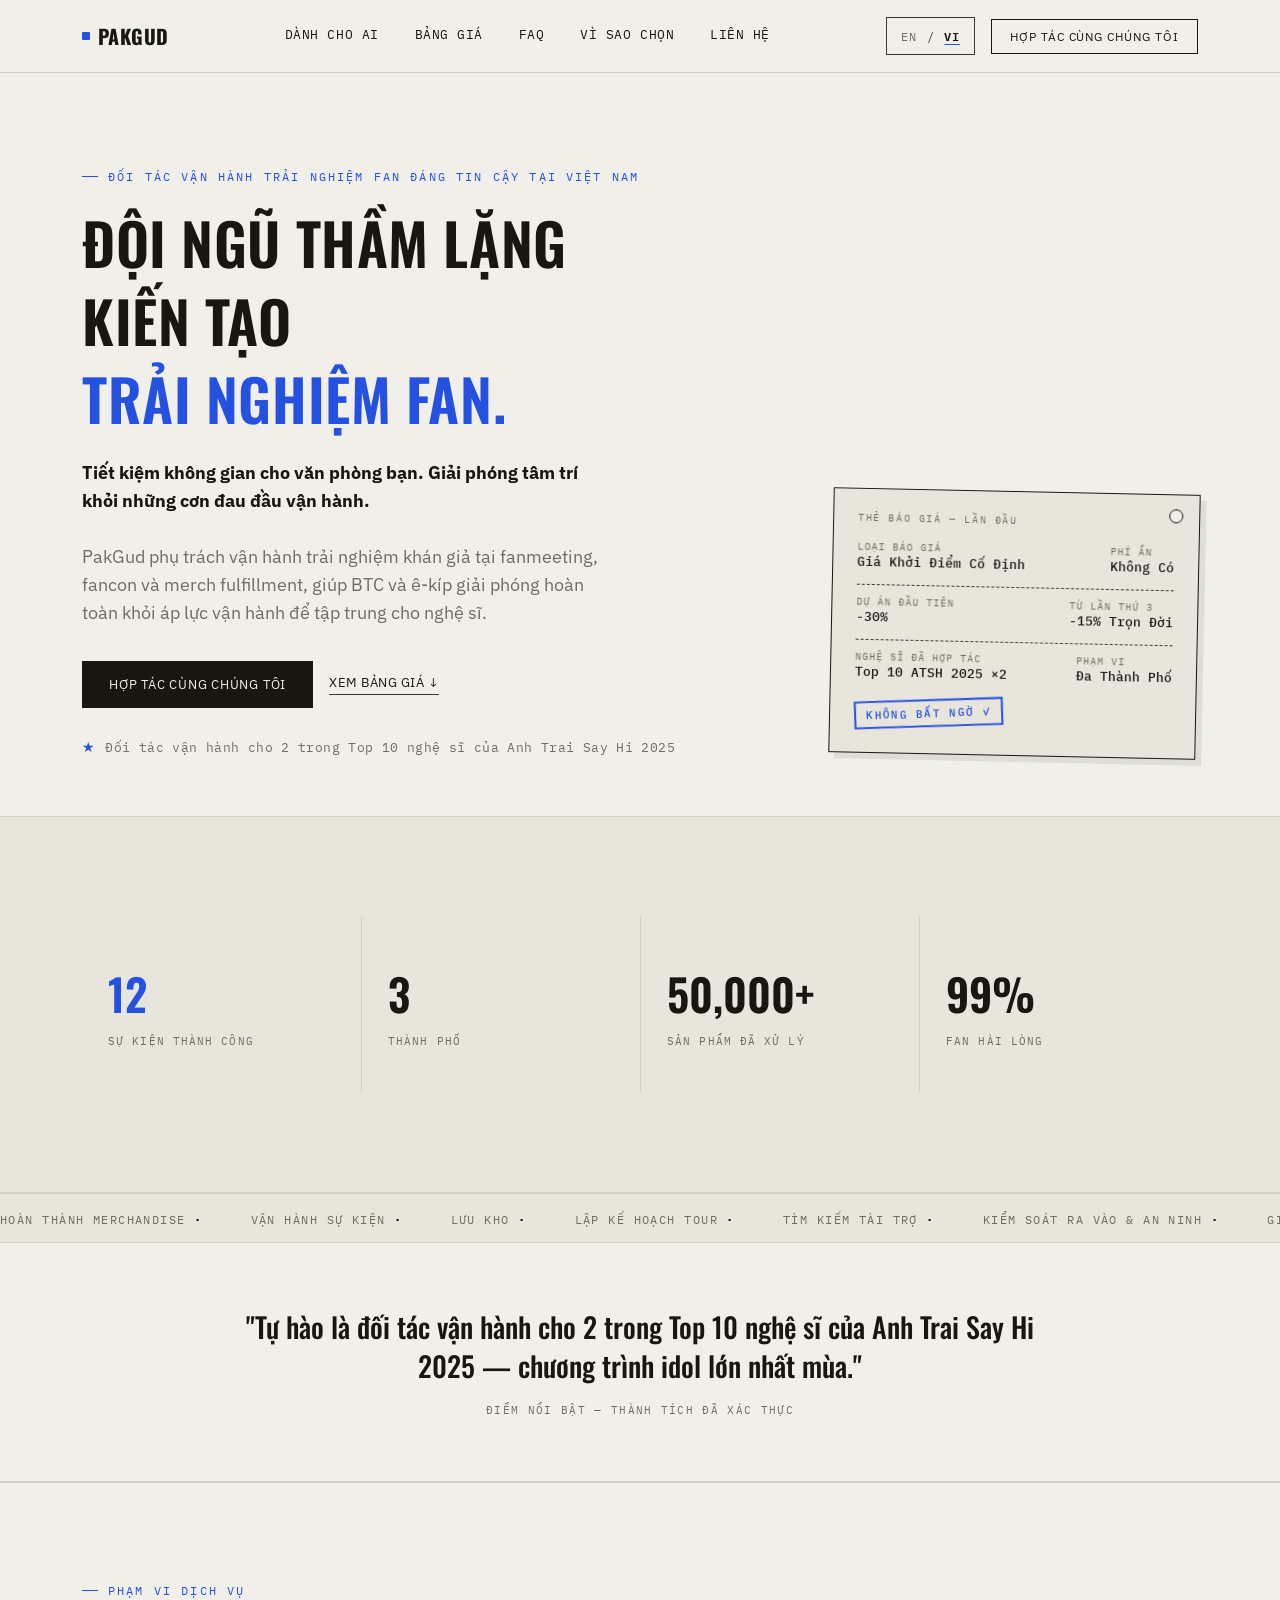
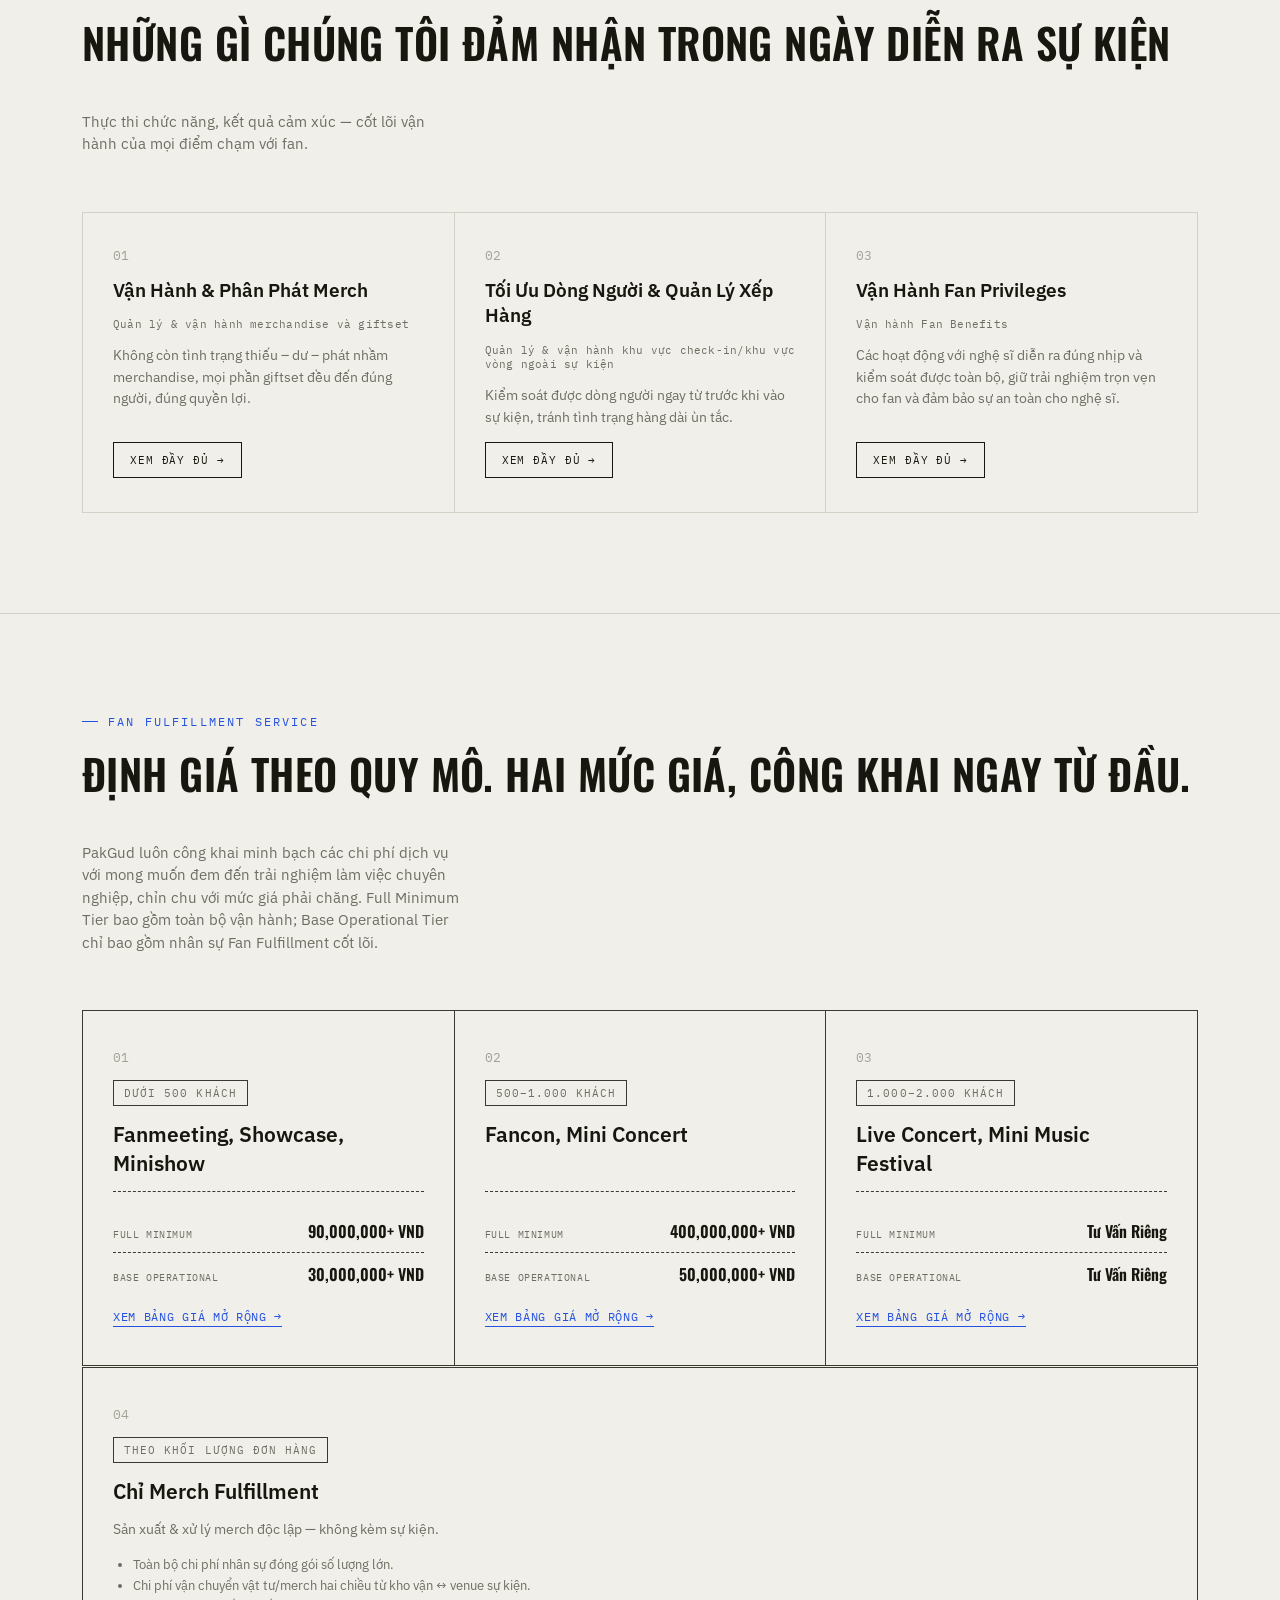
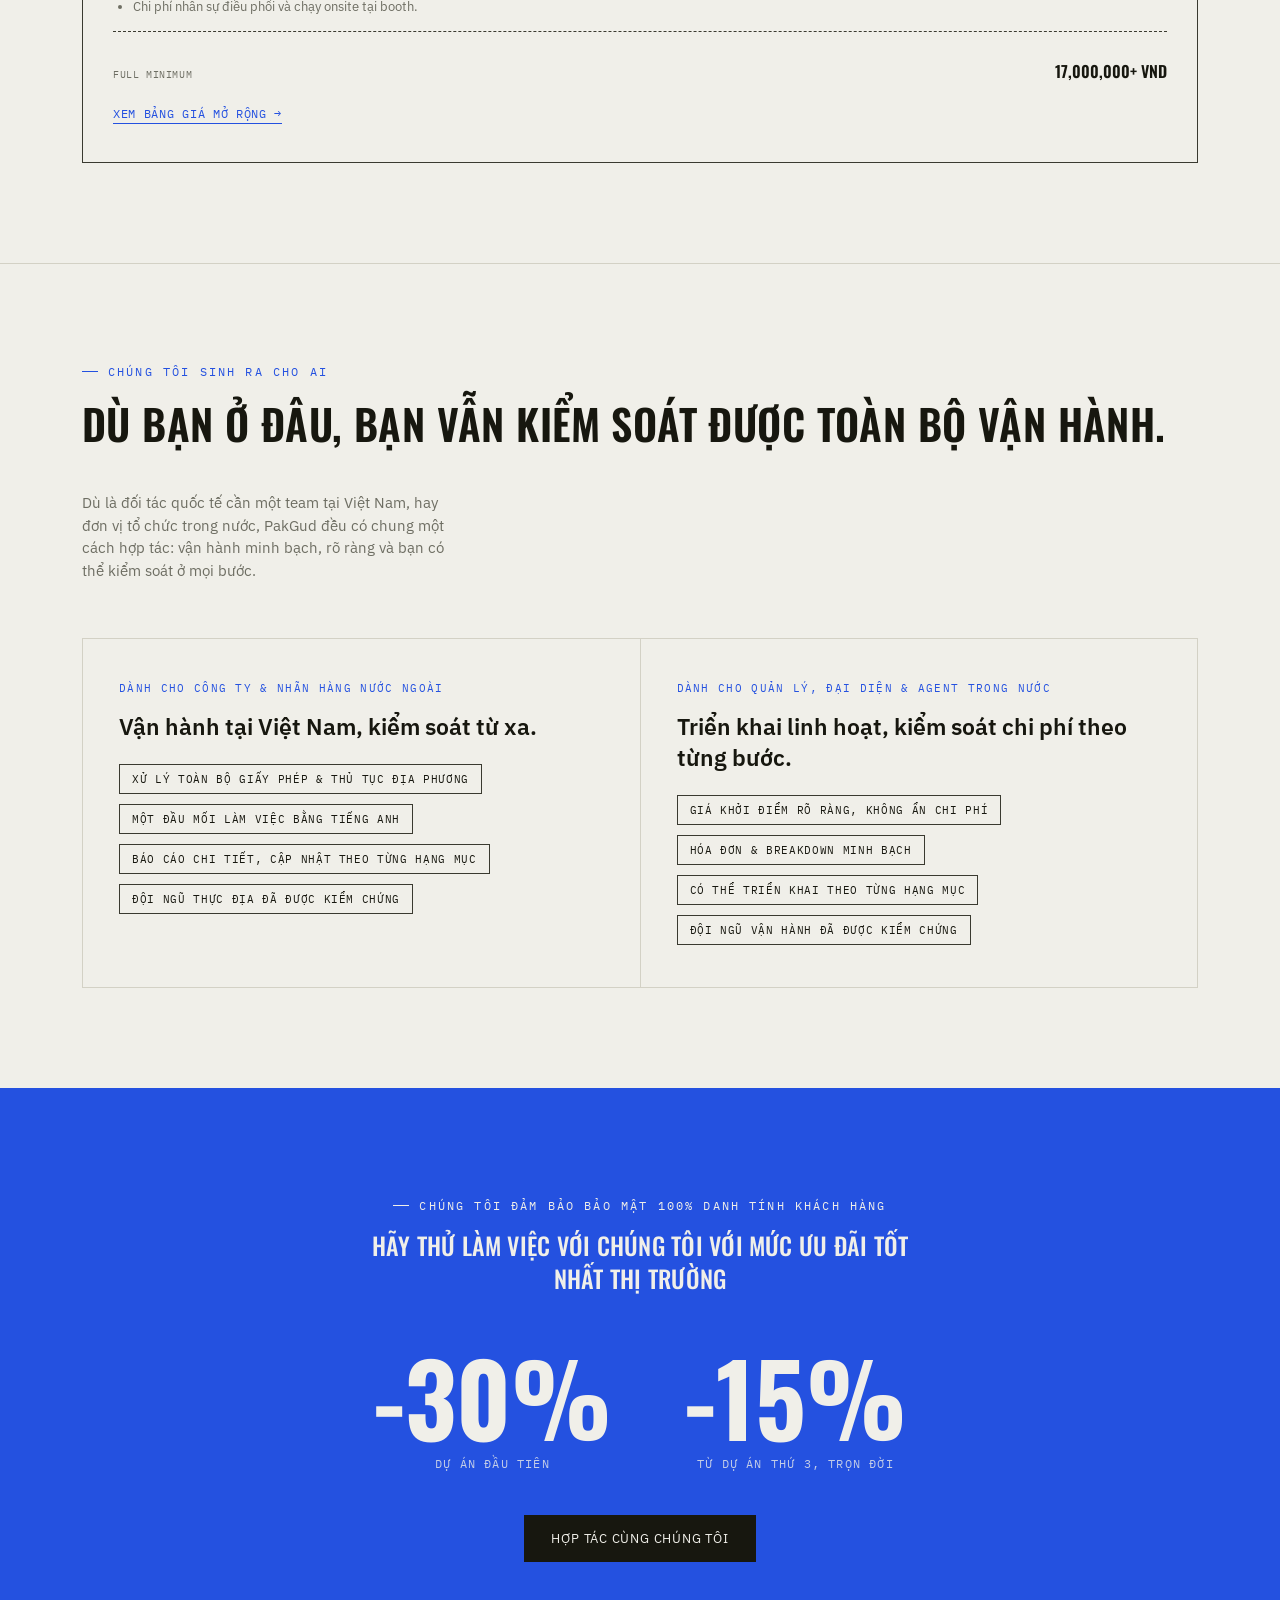
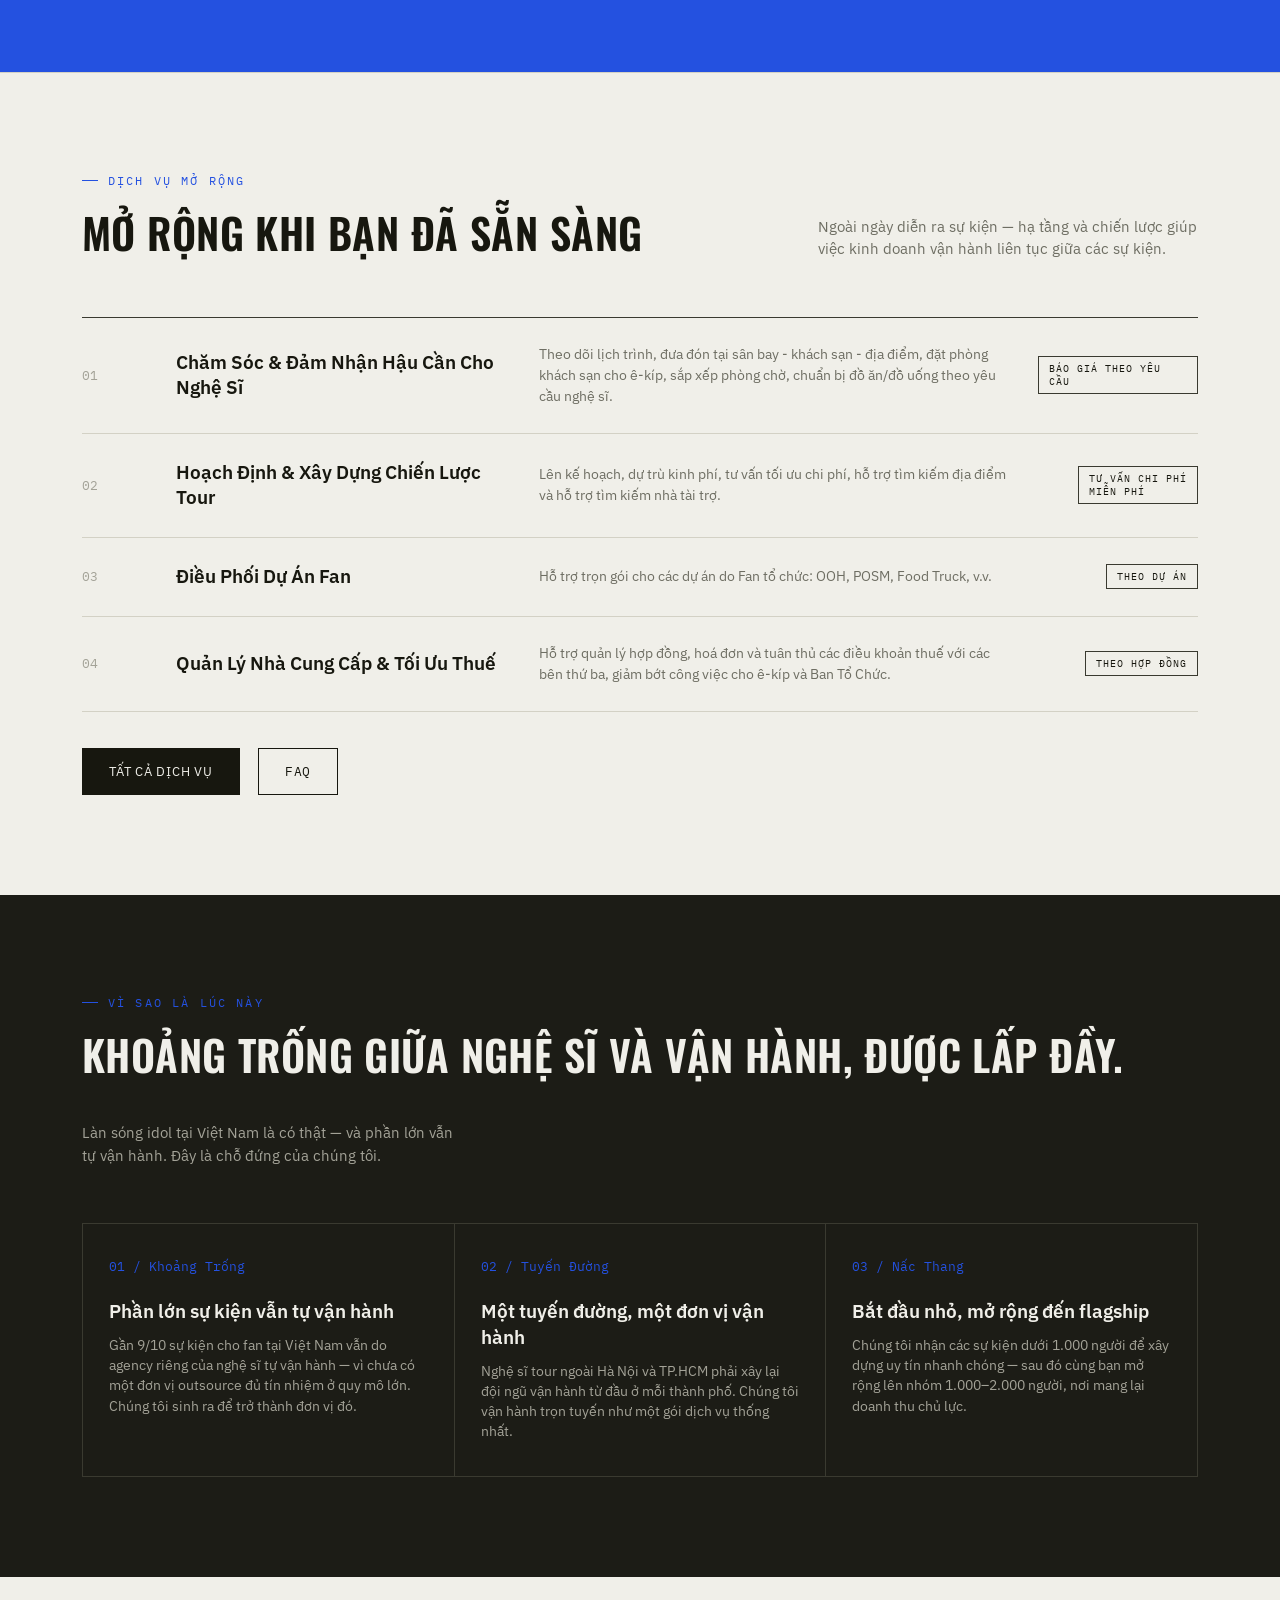
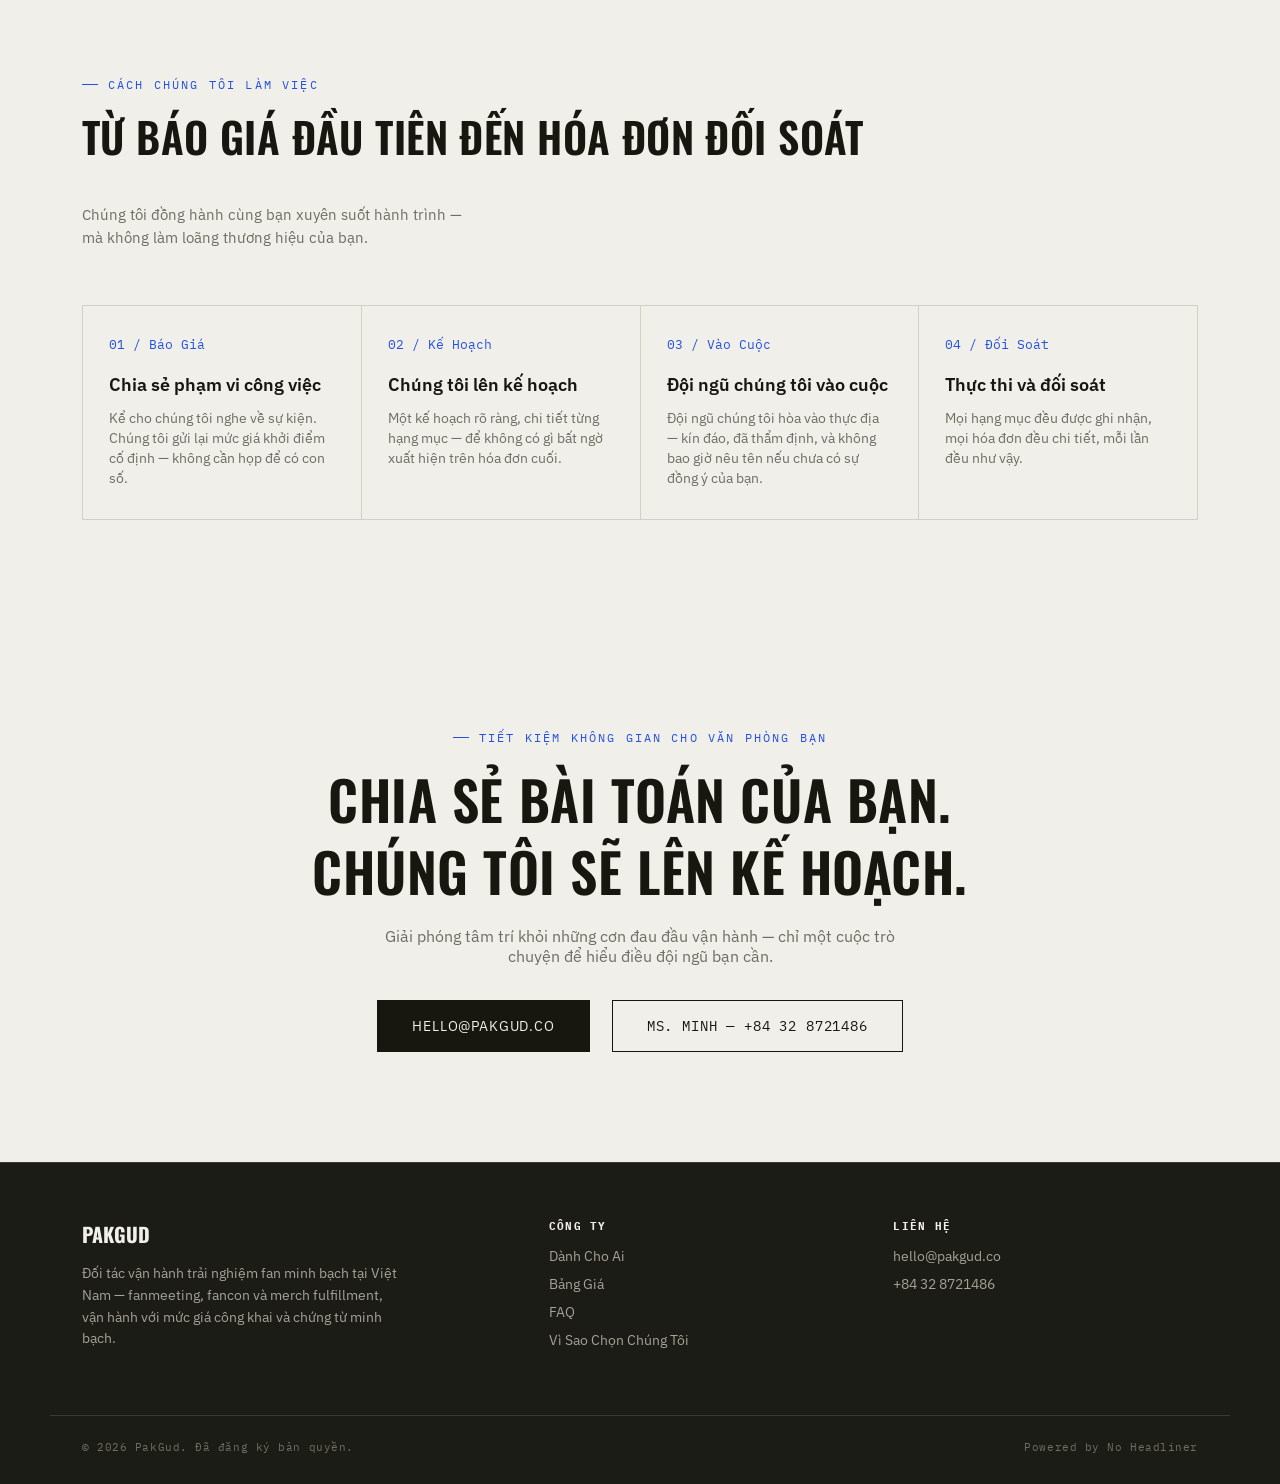
==== commit 049b4d14: "Refresh pricing, audiences, and add-ons copy on homepage Expand pricing intro with a transparency st" ====
--- a/index.html
+++ b/index.html
@@ -516,7 +516,6 @@
         <div class="cat-num">01</div>
         <div class="p-scale" data-i18n="price1Scale">Under 500 Guests</div>
         <h3 data-i18n="price1Title">Fanmeeting, Showcase, Minishow</h3>
-        <p class="p-desc" data-i18n="price1Desc">Press conferences and intimate fan moments — core crowd, queue, and merch fulfillment.</p>
         <div class="p-price-wrap">
           <div class="p-tier-row">
             <span class="p-tier-label" data-i18n="tierFullLabel">Full Minimum</span>
@@ -533,7 +532,6 @@
         <div class="cat-num">02</div>
         <div class="p-scale" data-i18n="price2Scale">500–1,000 Guests</div>
         <h3 data-i18n="price2Title">Fancon, Mini Concert</h3>
-        <p class="p-desc" data-i18n="price2Desc">Special showcases at scale — full crowd control and benefit execution.</p>
         <div class="p-price-wrap">
           <div class="p-tier-row">
             <span class="p-tier-label" data-i18n="tierFullLabel">Full Minimum</span>
@@ -550,7 +548,6 @@
         <div class="cat-num">03</div>
         <div class="p-scale" data-i18n="price3Scale">1,000–2,000 Guests</div>
         <h3 data-i18n="price3Title">Live Concert, Mini Music Festival</h3>
-        <p class="p-desc" data-i18n="price3Desc">Full-scale productions — venue, security, and technical complexity vary too much for a fixed floor.</p>
         <div class="p-price-wrap">
           <div class="p-tier-row">
             <span class="p-tier-label" data-i18n="tierFullLabel">Full Minimum</span>
@@ -645,21 +642,27 @@
     <div class="service-list">
       <div class="service-row">
         <div class="service-num">01</div>
-        <h3 data-i18n="add1Title">Artist Care &amp; Hospitality</h3>
-        <p data-i18n="add1Desc">Green room setup, rider food/drinks, airport-hotel-venue transport, and hotel booking for the whole crew.</p>
+        <h3 data-i18n="add1Title">Artist Care &amp; Hospitality Management</h3>
+        <p data-i18n="add1Desc">Schedule tracking, airport-hotel-venue transport, hotel booking for the crew, green room setup, and food/drinks per the artist's rider.</p>
         <div class="service-tag" data-i18n="add1Tag">Custom Quote</div>
       </div>
       <div class="service-row">
         <div class="service-num">02</div>
-        <h3 data-i18n="add2Title">Fan-Project Coordinating</h3>
-        <p data-i18n="add2Desc">End-to-end coordination and management of fan-led projects, quoted per project.</p>
-        <div class="service-tag" data-i18n="add2Tag">Per Project</div>
+        <h3 data-i18n="add2Title">Tour Planning &amp; Strategy</h3>
+        <p data-i18n="add2Desc">Planning, budget projection, cost optimization consulting, venue sourcing, and sponsor sourcing.</p>
+        <div class="service-tag" data-i18n="add2Tag">Free Pricing Consultation</div>
       </div>
       <div class="service-row">
         <div class="service-num">03</div>
-        <h3 data-i18n="add3Title">Tour Planning &amp; Strategy</h3>
-        <p data-i18n="add3Desc">P&amp;L projection, cost and logistics optimization consulting, venue sourcing, and sponsor sourcing.</p>
-        <div class="service-tag" data-i18n="add3Tag">Free Pricing Consultation</div>
+        <h3 data-i18n="add3Title">Fan-Project Coordinating</h3>
+        <p data-i18n="add3Desc">End-to-end support for fan-organized projects: OOH, POSM, food trucks, and more.</p>
+        <div class="service-tag" data-i18n="add3Tag">Per Project</div>
+      </div>
+      <div class="service-row">
+        <div class="service-num">04</div>
+        <h3 data-i18n="add4Title">Vendor Management &amp; Tax Optimization</h3>
+        <p data-i18n="add4Desc">Contract, invoice, and third-party tax compliance management — taking the load off your crew and organizing team.</p>
+        <div class="service-tag" data-i18n="add4Tag">Per Contract</div>
       </div>
     </div>
     <div style="margin-top:36px; display:flex; gap:18px; flex-wrap:wrap;">
@@ -840,26 +843,26 @@
     scope3Desc: { en: "Every artist-fan interaction runs on pace and fully controlled — keeping the experience complete for fans and protecting the artist's safety.", vi: "Các hoạt động với nghệ sĩ diễn ra đúng nhịp và kiểm soát được toàn bộ, giữ trải nghiệm trọn vẹn cho fan và đảm bảo sự an toàn cho nghệ sĩ." },
 
     audEyebrow: { en: "Who We're Built For", vi: "Chúng Tôi Sinh Ra Cho Ai" },
-    audH2:      { en: "Two kinds of partners. One transparent standard.", vi: "Hai kiểu đối tác. Một tiêu chuẩn minh bạch." },
-    audP:       { en: "Whether you're flying in from abroad or you've been burned by a vendor before, you get the same published rates and the same paper trail.", vi: "Dù bạn bay từ nước ngoài đến hay từng bị vendor trước đó làm mất niềm tin, bạn đều nhận cùng một mức giá công khai và cùng một hệ thống chứng từ minh bạch." },
+    audH2:      { en: "Two kinds of partners. One transparent standard.", vi: "Dù bạn ở đâu, bạn vẫn kiểm soát được toàn bộ vận hành." },
+    audP:       { en: "Whether you're flying in from abroad or you've been burned by a vendor before, you get the same published rates and the same paper trail.", vi: "Dù là đối tác quốc tế cần một team tại Việt Nam, hay đơn vị tổ chức trong nước, PakGud đều có chung một cách hợp tác: vận hành minh bạch, rõ ràng và bạn có thể kiểm soát ở mọi bước." },
 
     aud1Label: { en: "For International Labels &amp; Companies", vi: "Dành Cho Công Ty &amp; Nhãn Hàng Nước Ngoài" },
-    aud1Title: { en: "A local operator you can vet from a distance.", vi: "Một đối tác vận hành địa phương bạn có thể thẩm định từ xa." },
-    aud1chip1: { en: "Local Licensing &amp; Permits", vi: "Giấy Phép &amp; Thủ Tục Địa Phương" },
-    aud1chip2: { en: "English-Speaking Contact", vi: "Đầu Mối Nói Tiếng Anh" },
-    aud1chip3: { en: "Itemized Reporting", vi: "Báo Cáo Chi Tiết" },
-    aud1chip4: { en: "Vetted Ground Crew", vi: "Đội Ngũ Thực Địa Đã Thẩm Định" },
+    aud1Title: { en: "A local operator you can vet from a distance.", vi: "Vận hành tại Việt Nam, kiểm soát từ xa." },
+    aud1chip1: { en: "Local Licensing &amp; Permits", vi: "Xử Lý Toàn Bộ Giấy Phép &amp; Thủ Tục Địa Phương" },
+    aud1chip2: { en: "English-Speaking Contact", vi: "Một Đầu Mối Làm Việc Bằng Tiếng Anh" },
+    aud1chip3: { en: "Itemized Reporting", vi: "Báo Cáo Chi Tiết, Cập Nhật Theo Từng Hạng Mục" },
+    aud1chip4: { en: "Vetted Ground Crew", vi: "Đội Ngũ Thực Địa Đã Được Kiểm Chứng" },
 
     aud2Label: { en: "For Local Managers, Executives &amp; Agents", vi: "Dành Cho Quản Lý, Đại Diện &amp; Agent Trong Nước" },
-    aud2Title: { en: "Start small. See the invoice. Decide for yourself.", vi: "Bắt đầu nhỏ. Xem hóa đơn. Tự bạn quyết định." },
-    aud2chip1: { en: "Published Starting Rates", vi: "Giá Khởi Điểm Công Khai" },
-    aud2chip2: { en: "Itemized Invoicing", vi: "Hóa Đơn Chi Tiết" },
-    aud2chip3: { en: "Low-Commitment Entry", vi: "Khởi Đầu Ít Cam Kết" },
-    aud2chip4: { en: "Discreet &amp; Vetted Crew", vi: "Đội Ngũ Kín Đáo &amp; Đã Thẩm Định" },
+    aud2Title: { en: "Start small. See the invoice. Decide for yourself.", vi: "Triển khai linh hoạt, kiểm soát chi phí theo từng bước." },
+    aud2chip1: { en: "Published Starting Rates", vi: "Giá Khởi Điểm Rõ Ràng, Không Ẩn Chi Phí" },
+    aud2chip2: { en: "Itemized Invoicing", vi: "Hóa Đơn &amp; Breakdown Minh Bạch" },
+    aud2chip3: { en: "Low-Commitment Entry", vi: "Có Thể Triển Khai Theo Từng Hạng Mục" },
+    aud2chip4: { en: "Discreet &amp; Vetted Crew", vi: "Đội Ngũ Vận Hành Đã Được Kiểm Chứng" },
 
     priceEyebrow: { en: "Fan Fulfillment Service", vi: "Fan Fulfillment Service" },
     priceH2:      { en: "Priced by scale. Two tiers, published up front.", vi: "Định giá theo quy mô. Hai mức giá, công khai ngay từ đầu." },
-    priceP:       { en: "Full Minimum Tier covers the complete operation; Base Operational Tier covers core Fan Fulfillment staffing only.", vi: "Full Minimum Tier bao gồm toàn bộ vận hành; Base Operational Tier chỉ bao gồm nhân sự Fan Fulfillment cốt lõi." },
+    priceP:       { en: "Full Minimum Tier covers the complete operation; Base Operational Tier covers core Fan Fulfillment staffing only.", vi: "PakGud luôn công khai minh bạch các chi phí dịch vụ với mong muốn đem đến trải nghiệm làm việc chuyên nghiệp, chỉn chu với mức giá phải chăng. Full Minimum Tier bao gồm toàn bộ vận hành; Base Operational Tier chỉ bao gồm nhân sự Fan Fulfillment cốt lõi." },
     tierFullLabel: { en: "Full Minimum", vi: "Full Minimum" },
     tierBaseLabel: { en: "Base Operational", vi: "Base Operational" },
     ptCustom:     { en: "Custom Consultation", vi: "Tư Vấn Riêng" },
@@ -871,15 +874,12 @@
 
     price1Scale: { en: "Under 500 Guests", vi: "Dưới 500 Khách" },
     price1Title: { en: "Fanmeeting, Showcase, Minishow", vi: "Fanmeeting, Showcase, Minishow" },
-    price1Desc:  { en: "Press conferences and intimate fan moments — core crowd, queue, and merch fulfillment.", vi: "Họp báo và những khoảnh khắc gần gũi cùng fan — vận hành đám đông, xếp hàng, và merch cốt lõi." },
 
     price2Scale: { en: "500–1,000 Guests", vi: "500–1.000 Khách" },
     price2Title: { en: "Fancon, Mini Concert", vi: "Fancon, Mini Concert" },
-    price2Desc:  { en: "Special showcases at scale — full crowd control and benefit execution.", vi: "Showcase đặc biệt ở quy mô lớn hơn — kiểm soát đám đông và vận hành fan benefits đầy đủ." },
 
     price3Scale: { en: "1,000–2,000 Guests", vi: "1.000–2.000 Khách" },
     price3Title: { en: "Live Concert, Mini Music Festival", vi: "Live Concert, Mini Music Festival" },
-    price3Desc:  { en: "Full-scale productions — venue, security, and technical complexity vary too much for a fixed floor.", vi: "Sản xuất quy mô lớn — địa điểm, an ninh, và độ phức tạp kỹ thuật biến đổi quá nhiều để định mức sàn cố định." },
 
     price4Scale: { en: "Order-Volume Based", vi: "Theo Khối Lượng Đơn Hàng" },
     price4Title: { en: "Merch Fulfillment Only", vi: "Chỉ Merch Fulfillment" },
@@ -892,17 +892,21 @@
     addH2:      { en: "Scale up when you're ready", vi: "Mở rộng khi bạn đã sẵn sàng" },
     addP:       { en: "Beyond the show day — the infrastructure and strategy that keep the business running between events.", vi: "Ngoài ngày diễn ra sự kiện — hạ tầng và chiến lược giúp việc kinh doanh vận hành liên tục giữa các sự kiện." },
 
-    add1Title: { en: "Artist Care &amp; Hospitality", vi: "Chăm Sóc &amp; Hậu Cần Nghệ Sĩ" },
-    add1Desc:  { en: "Green room setup, rider food/drinks, airport-hotel-venue transport, and hotel booking for the whole crew.", vi: "Chuẩn bị phòng chờ, đồ ăn/thức uống theo rider, đưa đón sân bay-khách sạn-địa điểm, và đặt phòng khách sạn cho cả ê-kíp." },
+    add1Title: { en: "Artist Care &amp; Hospitality Management", vi: "Chăm Sóc &amp; Đảm Nhận Hậu Cần Cho Nghệ Sĩ" },
+    add1Desc:  { en: "Schedule tracking, airport-hotel-venue transport, hotel booking for the crew, green room setup, and food/drinks per the artist's rider.", vi: "Theo dõi lịch trình, đưa đón tại sân bay - khách sạn - địa điểm, đặt phòng khách sạn cho ê-kíp, sắp xếp phòng chờ, chuẩn bị đồ ăn/đồ uống theo yêu cầu nghệ sĩ." },
     add1Tag:   { en: "Custom Quote", vi: "Báo Giá Theo Yêu Cầu" },
 
-    add2Title: { en: "Fan-Project Coordinating", vi: "Điều Phối Dự Án Fan" },
-    add2Desc:  { en: "End-to-end coordination and management of fan-led projects, quoted per project.", vi: "Điều phối và quản lý trọn gói các dự án do fan khởi xướng, tính phí theo từng dự án." },
-    add2Tag:   { en: "Per Project", vi: "Theo Dự Án" },
-
-    add3Title: { en: "Tour Planning &amp; Strategy", vi: "Lập Kế Hoạch &amp; Chiến Lược Tour" },
-    add3Desc:  { en: "P&amp;L projection, cost and logistics optimization consulting, venue sourcing, and sponsor sourcing.", vi: "Dự trù P&amp;L, tư vấn tối ưu chi phí và logistics, tìm kiếm địa điểm và tìm kiếm nhà tài trợ." },
-    add3Tag:   { en: "Free Pricing Consultation", vi: "Tư Vấn Chi Phí<br>Miễn Phí" },
+    add2Title: { en: "Tour Planning &amp; Strategy", vi: "Hoạch Định &amp; Xây Dựng Chiến Lược Tour" },
+    add2Desc:  { en: "Planning, budget projection, cost optimization consulting, venue sourcing, and sponsor sourcing.", vi: "Lên kế hoạch, dự trù kinh phí, tư vấn tối ưu chi phí, hỗ trợ tìm kiếm địa điểm và hỗ trợ tìm kiếm nhà tài trợ." },
+    add2Tag:   { en: "Free Pricing Consultation", vi: "Tư Vấn Chi Phí<br>Miễn Phí" },
+
+    add3Title: { en: "Fan-Project Coordinating", vi: "Điều Phối Dự Án Fan" },
+    add3Desc:  { en: "End-to-end support for fan-organized projects: OOH, POSM, food trucks, and more.", vi: "Hỗ trợ trọn gói cho các dự án do Fan tổ chức: OOH, POSM, Food Truck, v.v." },
+    add3Tag:   { en: "Per Project", vi: "Theo Dự Án" },
+
+    add4Title: { en: "Vendor Management &amp; Tax Optimization", vi: "Quản Lý Nhà Cung Cấp &amp; Tối Ưu Thuế" },
+    add4Desc:  { en: "Contract, invoice, and third-party tax compliance management — taking the load off your crew and organizing team.", vi: "Hỗ trợ quản lý hợp đồng, hoá đơn và tuân thủ các điều khoản thuế với các bên thứ ba, giảm bớt công việc cho ê-kíp và Ban Tổ Chức." },
+    add4Tag:   { en: "Per Contract", vi: "Theo Hợp Đồng" },
     addFullLink: { en: "All Services", vi: "Tất Cả Dịch Vụ" },
     addFaqLink: { en: "FAQ", vi: "FAQ" },
 
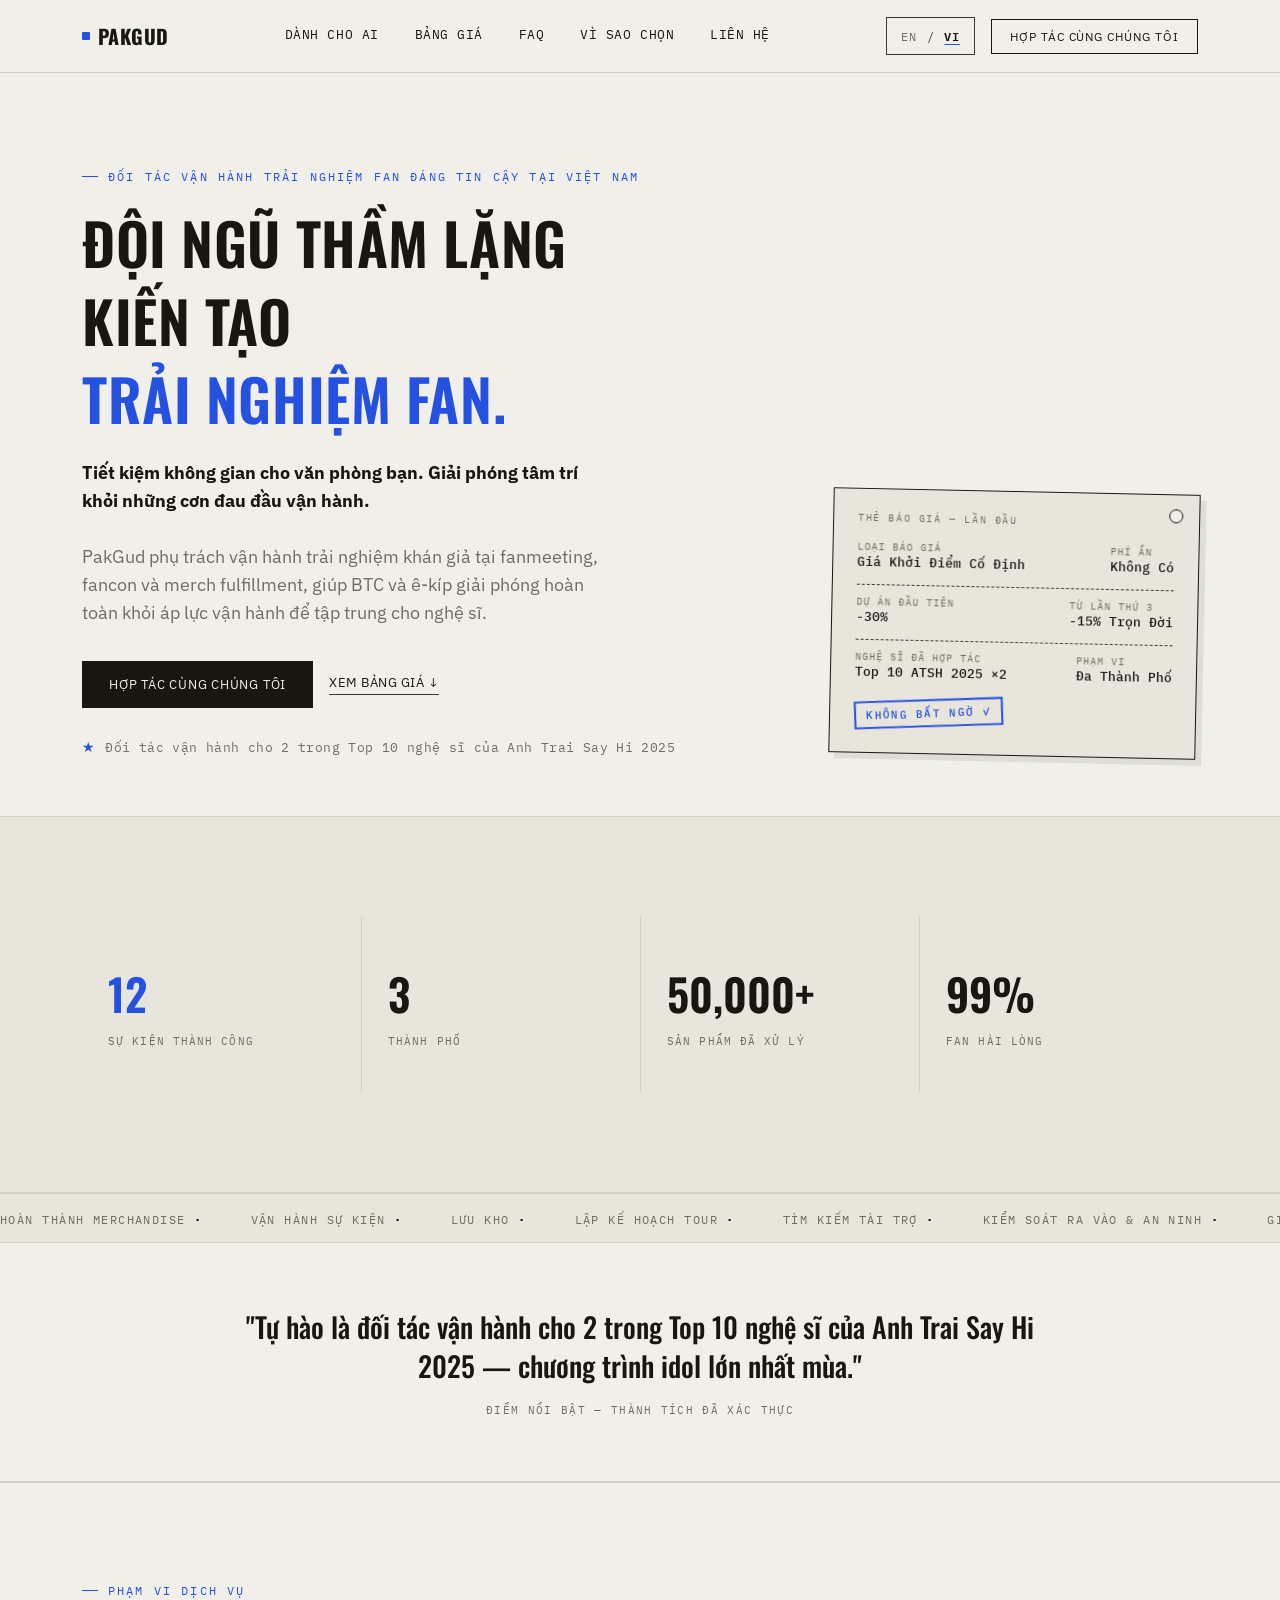
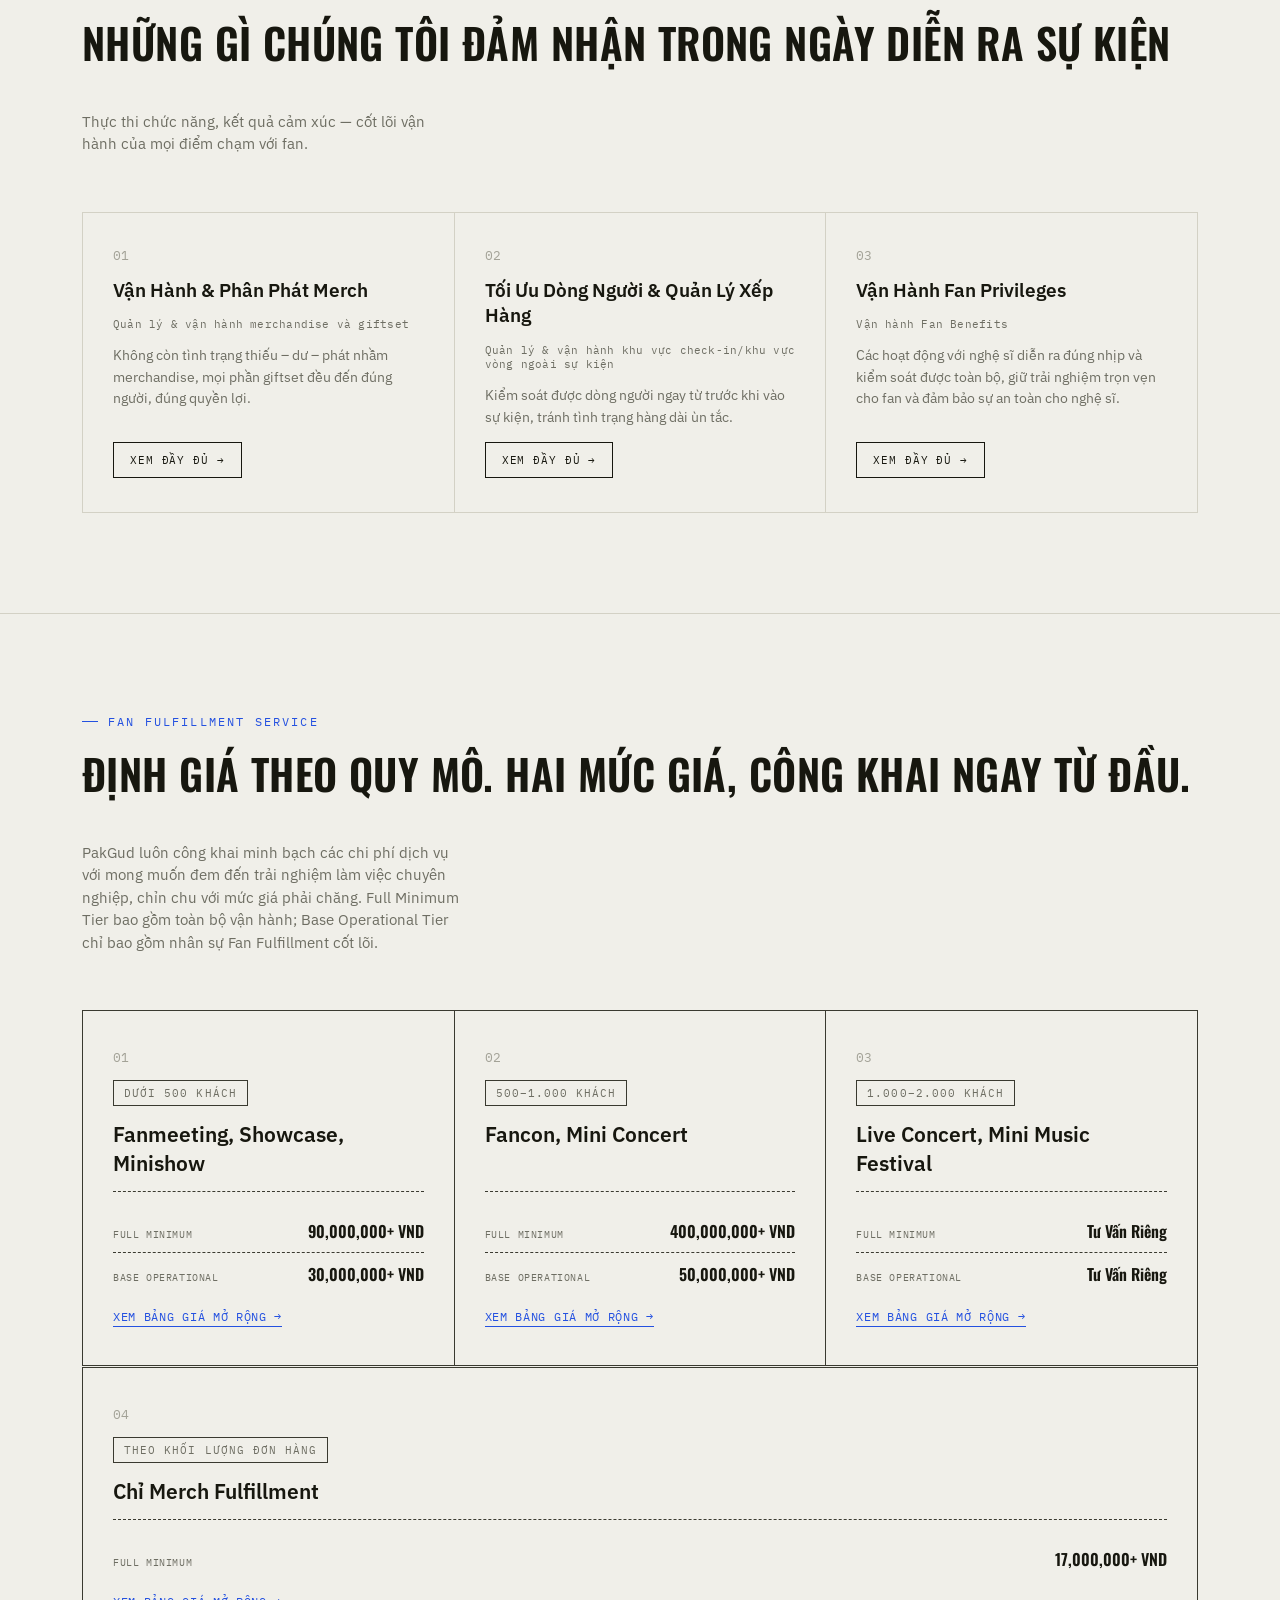
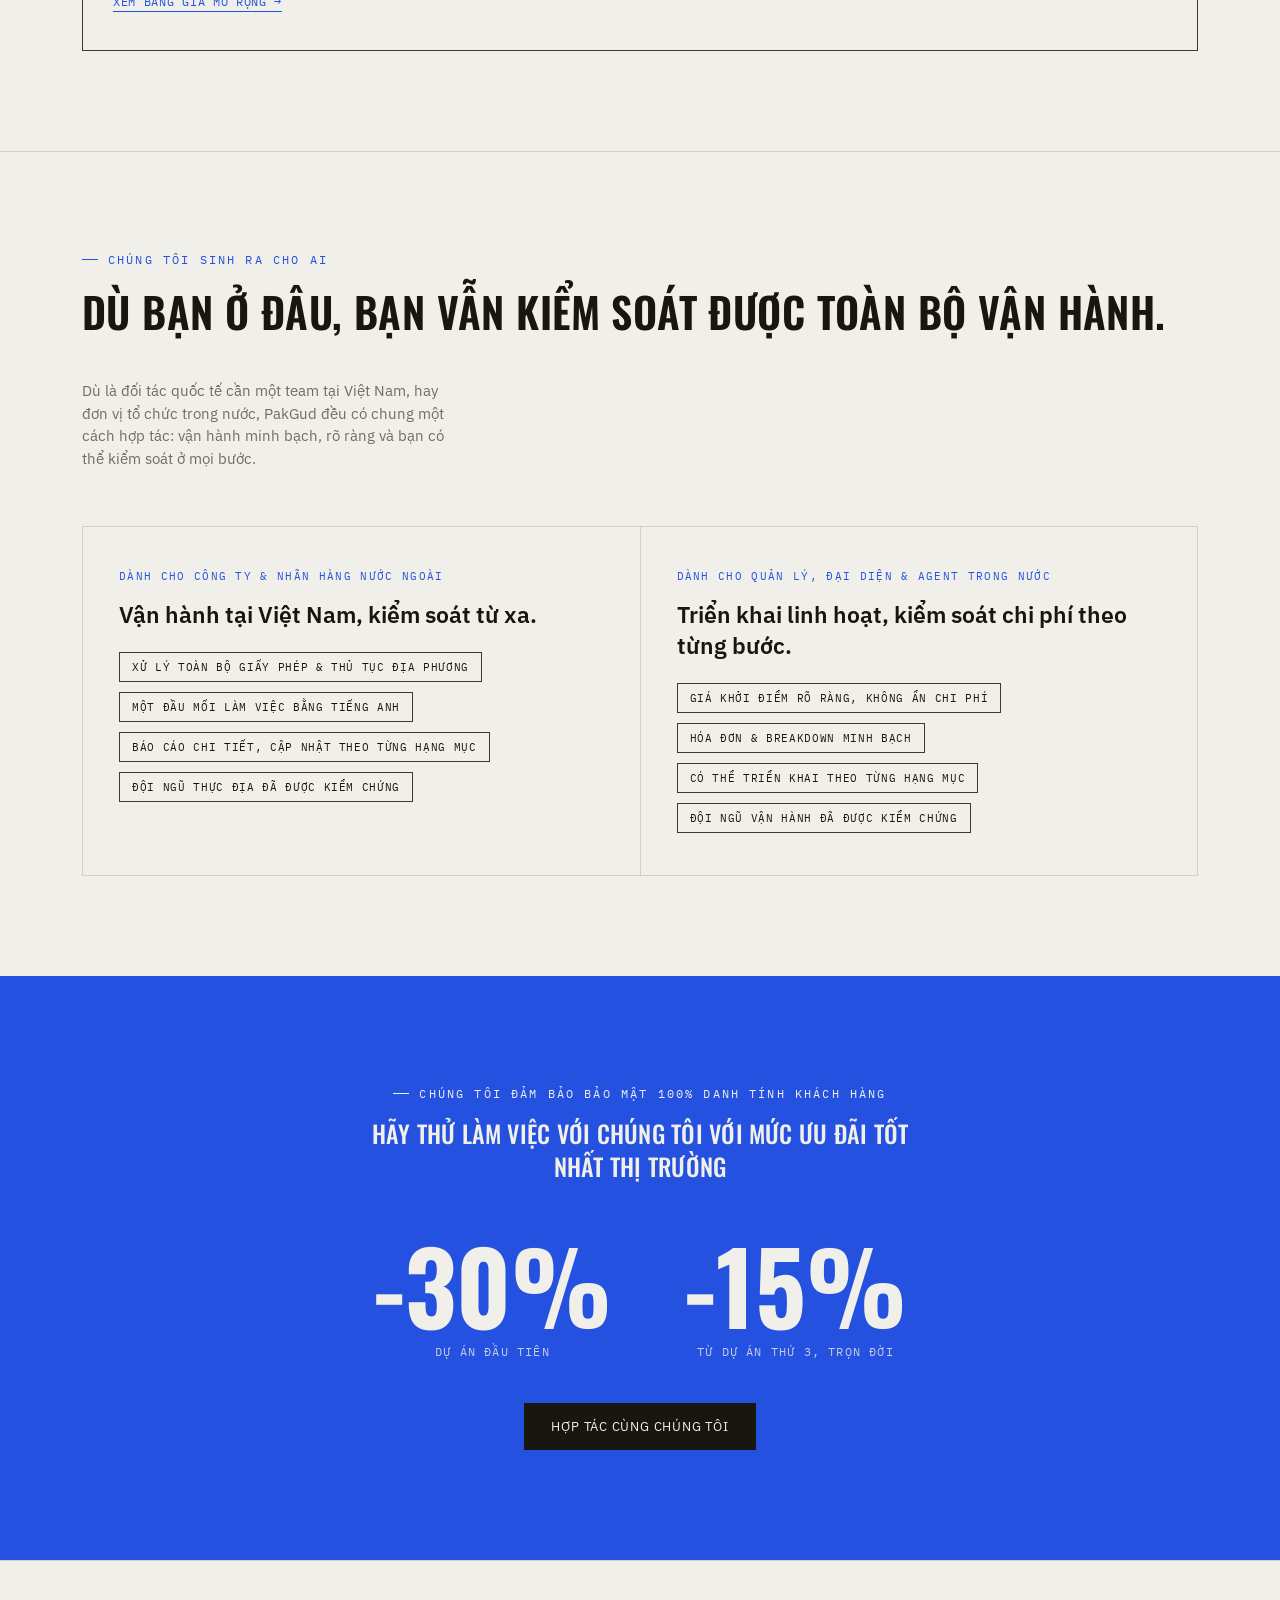
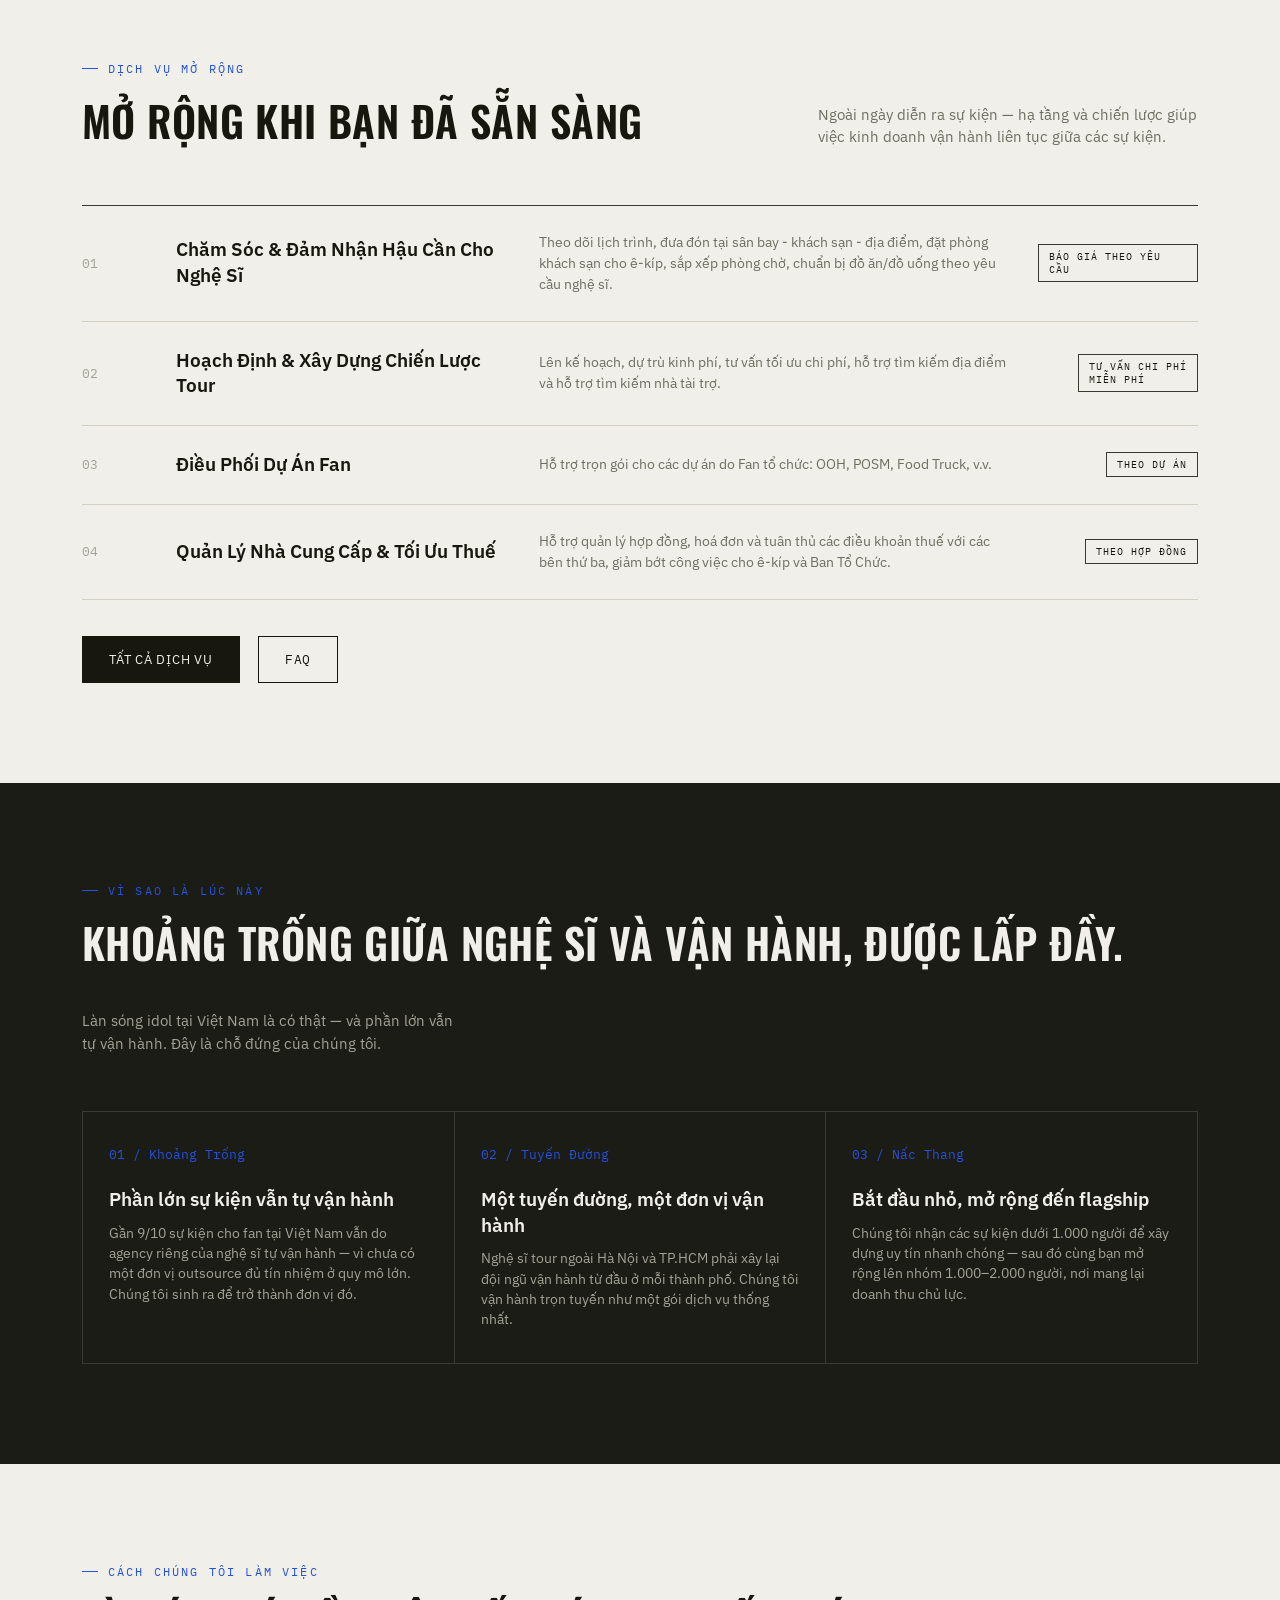
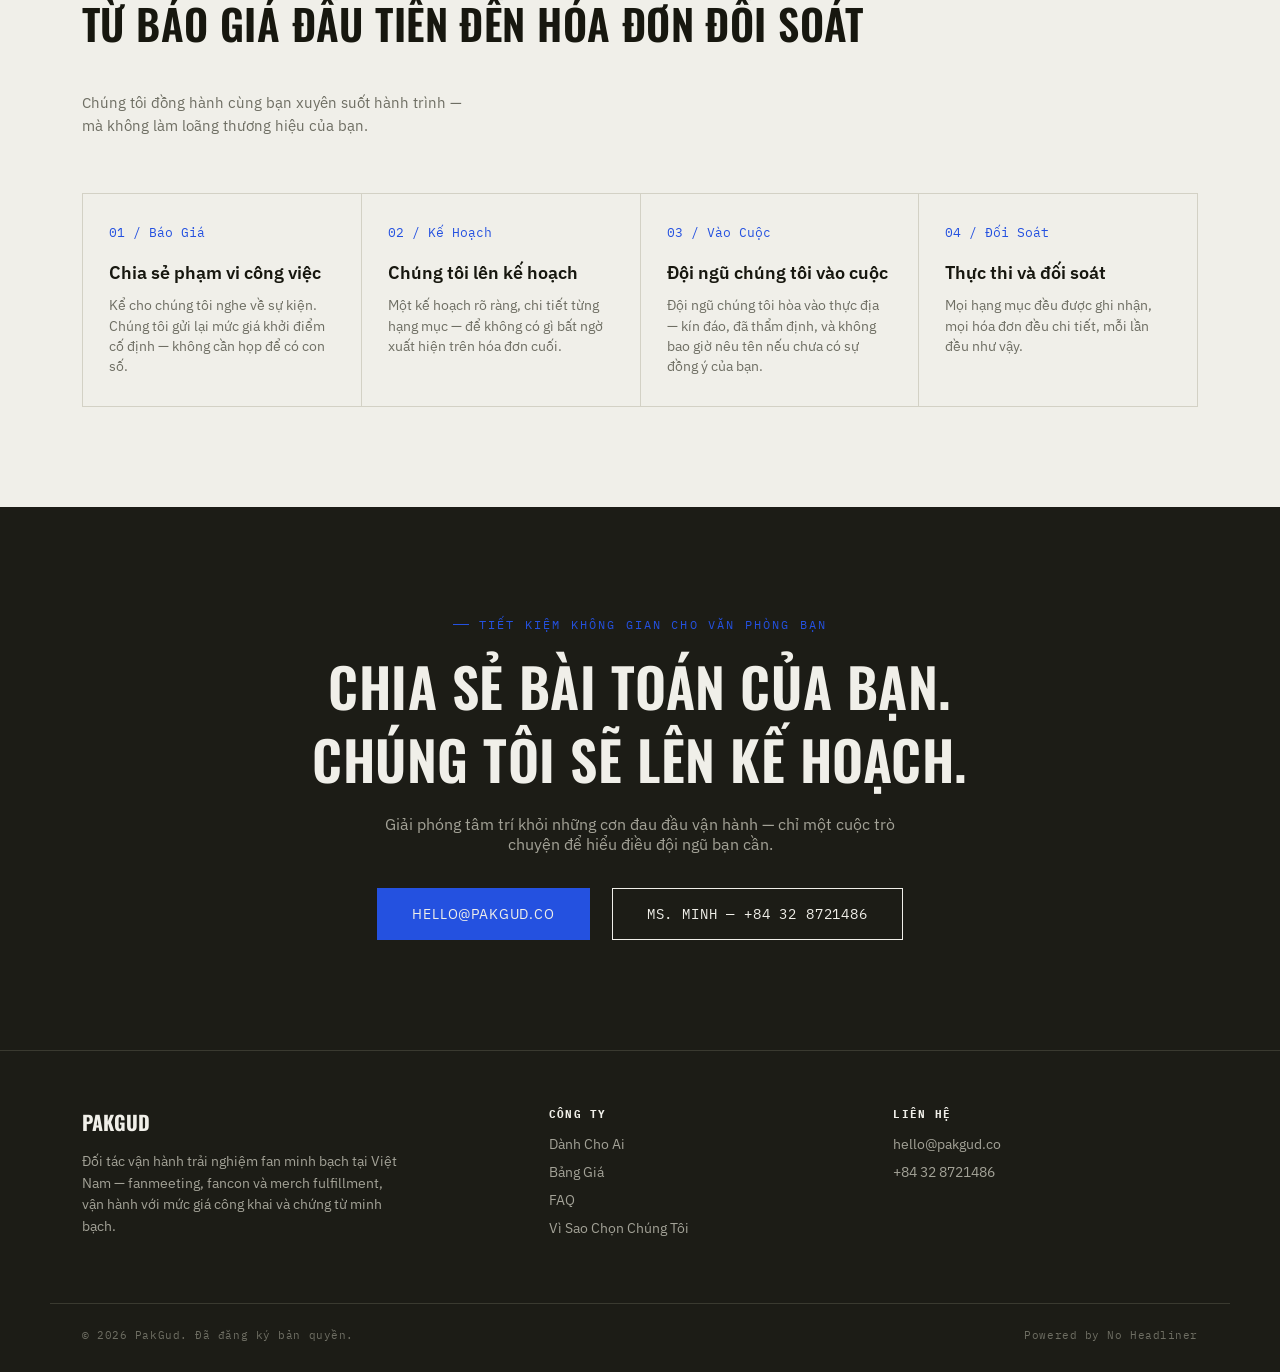
==== commit 0628e832: "Trim Merch Fulfillment card copy and darken CTA section Remove the description and bullet list from " ====
--- a/index.html
+++ b/index.html
@@ -258,7 +258,6 @@
   .p-tier-row:last-of-type{border-bottom:none;}
   .p-tier-row .p-tier-label{font-family:'IBM Plex Mono', monospace; font-size:10px; text-transform:uppercase; letter-spacing:0.06em; color:var(--steel);}
   .p-tier-row .p-tier-value{font-family:'Oswald', sans-serif; font-weight:600; font-size:16px; text-align:right;}
-  .p-bullets{padding-left:20px; color:var(--steel); font-size:13px; line-height:1.6;}
   @media (max-width:900px){ .price-grid{grid-template-columns:1fr;} }
   /* ---------- OFFER SPOTLIGHT ---------- */
   .offer-spotlight{background:var(--accent); color:var(--paper); padding:110px 0; text-align:center;}
@@ -329,13 +328,16 @@
   /* ---------- CTA ---------- */
   .cta{
     padding:110px 0; text-align:center; position:relative;
-  }
-  .cta h2{font-size:clamp(32px,4.6vw,54px); max-width:820px; margin:0 auto;}
-  .cta p{color:var(--steel); margin-top:18px; font-size:16px; max-width:560px; margin-left:auto; margin-right:auto;}
-  .cta .btn-primary{margin-top:34px; padding:16px 34px; font-size:14px;}
+    background:var(--case); color:var(--paper);
+  }
+  .cta h2{font-size:clamp(32px,4.6vw,54px); max-width:820px; margin:0 auto; color:var(--paper);}
+  .cta p{color:var(--steel-light); margin-top:18px; font-size:16px; max-width:560px; margin-left:auto; margin-right:auto;}
+  .cta .btn-primary{margin-top:34px; padding:16px 34px; font-size:14px; background:var(--accent); border-color:var(--accent);}
+  .cta .btn-primary:hover{background:var(--paper); color:var(--ink); border-color:var(--paper);}
   .cta-actions{display:flex; gap:22px; margin-top:34px; align-items:center; justify-content:center; flex-wrap:wrap;}
   .cta-actions .btn-primary{margin-top:0; padding:16px 34px; font-size:14px;}
-  .cta-actions .btn-outline{padding:16px 34px; font-size:14px;}
+  .cta-actions .btn-outline{padding:16px 34px; font-size:14px; border-color:var(--paper); color:var(--paper);}
+  .cta-actions .btn-outline:hover{background:var(--paper); color:var(--ink);}
   .cta-actions .btn-text{font-size:13px;}
 
   /* ---------- FOOTER ---------- */
@@ -566,12 +568,6 @@
         <div class="cat-num">04</div>
         <div class="p-scale" data-i18n="price4Scale">Order-Volume Based</div>
         <h3 data-i18n="price4Title">Merch Fulfillment Only</h3>
-        <p class="p-desc" data-i18n="price4Desc">Standalone merch production &amp; fulfillment — no event attached.</p>
-        <ul class="p-bullets">
-          <li data-i18n="price4B1">Full cost of bulk packing personnel.</li>
-          <li data-i18n="price4B2">Two-way merch/materials shipping between warehouse ↔ event venue.</li>
-          <li data-i18n="price4B3">Cost of on-site coordination and booth-running staff.</li>
-        </ul>
         <div class="p-price-wrap">
           <div class="p-tier-row">
             <span class="p-tier-label" data-i18n="tierFullLabel">Full Minimum</span>
@@ -883,10 +879,6 @@
 
     price4Scale: { en: "Order-Volume Based", vi: "Theo Khối Lượng Đơn Hàng" },
     price4Title: { en: "Merch Fulfillment Only", vi: "Chỉ Merch Fulfillment" },
-    price4Desc:  { en: "Standalone merch production &amp; fulfillment — no event attached.", vi: "Sản xuất &amp; xử lý merch độc lập — không kèm sự kiện." },
-    price4B1: { en: "Full cost of bulk packing personnel.", vi: "Toàn bộ chi phí nhân sự đóng gói số lượng lớn." },
-    price4B2: { en: "Two-way merch/materials shipping between warehouse ↔ event venue.", vi: "Chi phí vận chuyển vật tư/merch hai chiều từ kho vận ↔ venue sự kiện." },
-    price4B3: { en: "Cost of on-site coordination and booth-running staff.", vi: "Chi phí nhân sự điều phối và chạy onsite tại booth." },
 
     addEyebrow: { en: "Add-On Services", vi: "Dịch Vụ Mở Rộng" },
     addH2:      { en: "Scale up when you're ready", vi: "Mở rộng khi bạn đã sẵn sàng" },
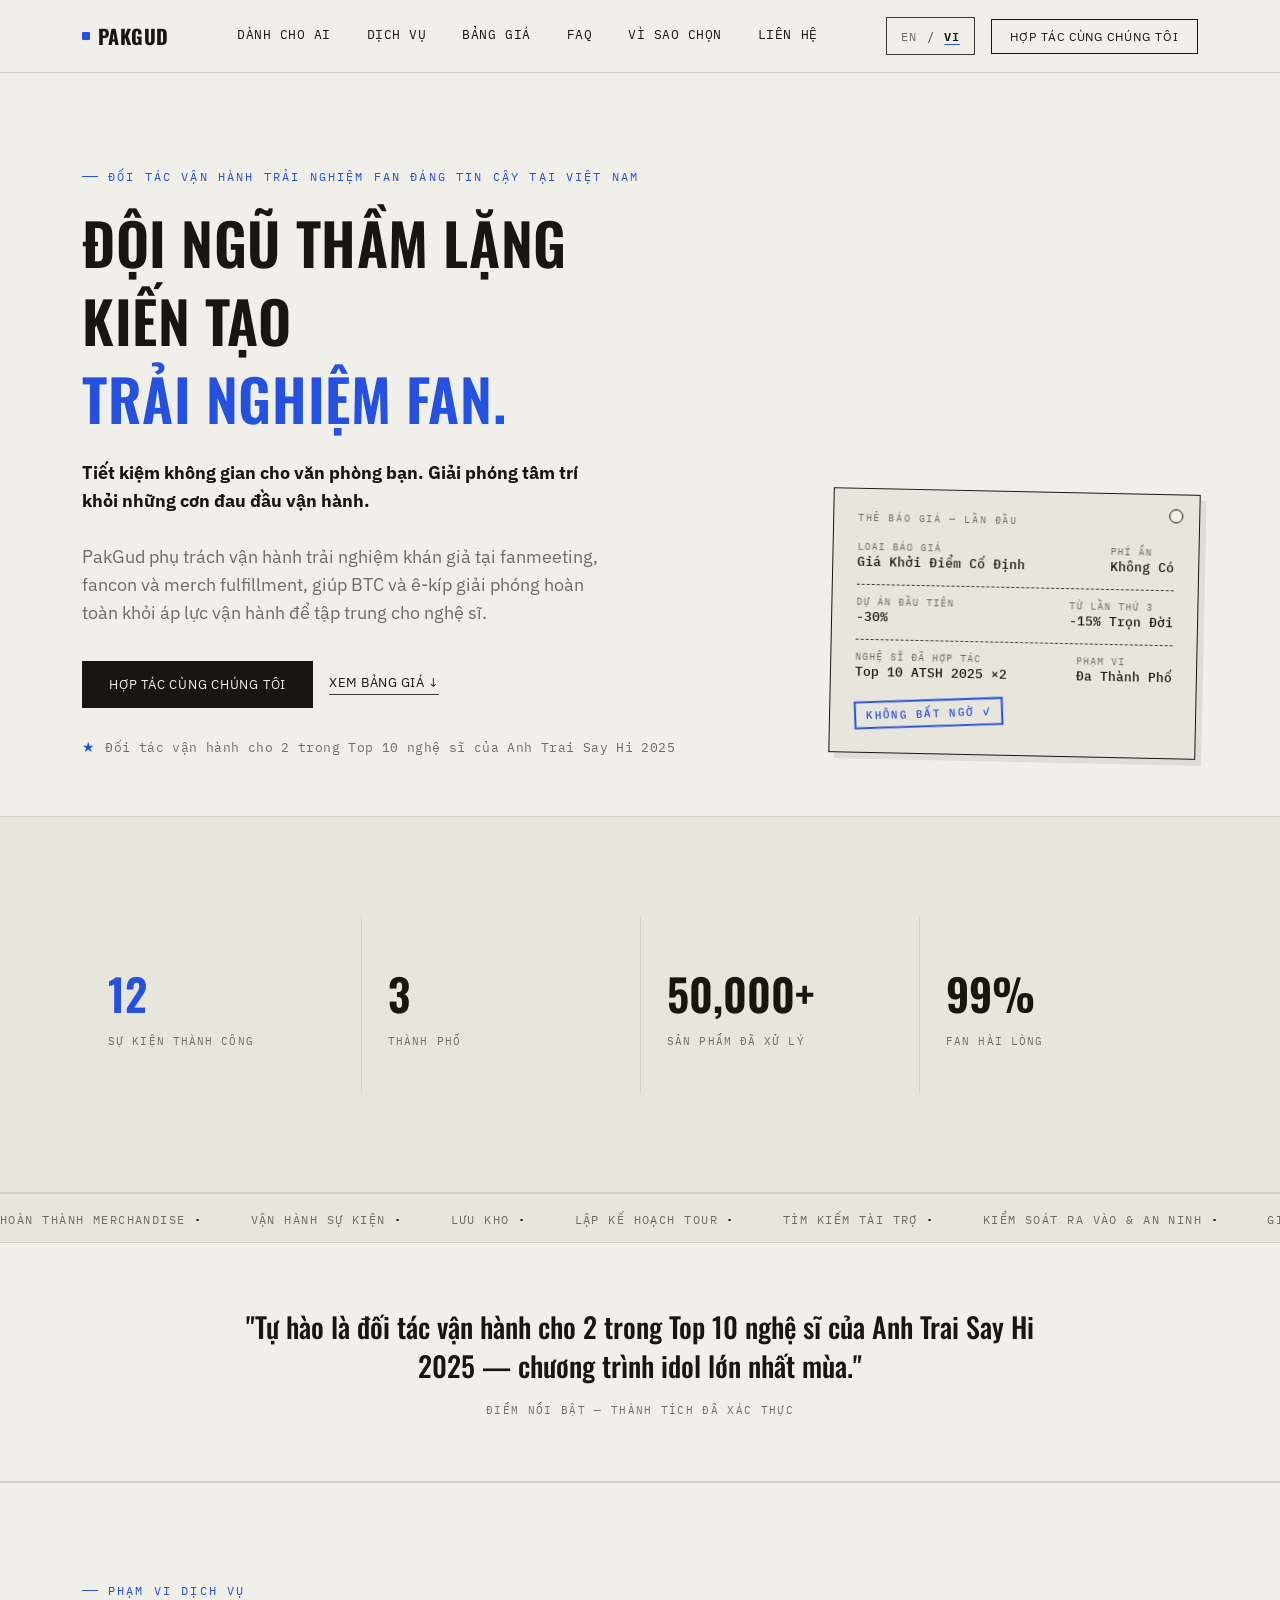
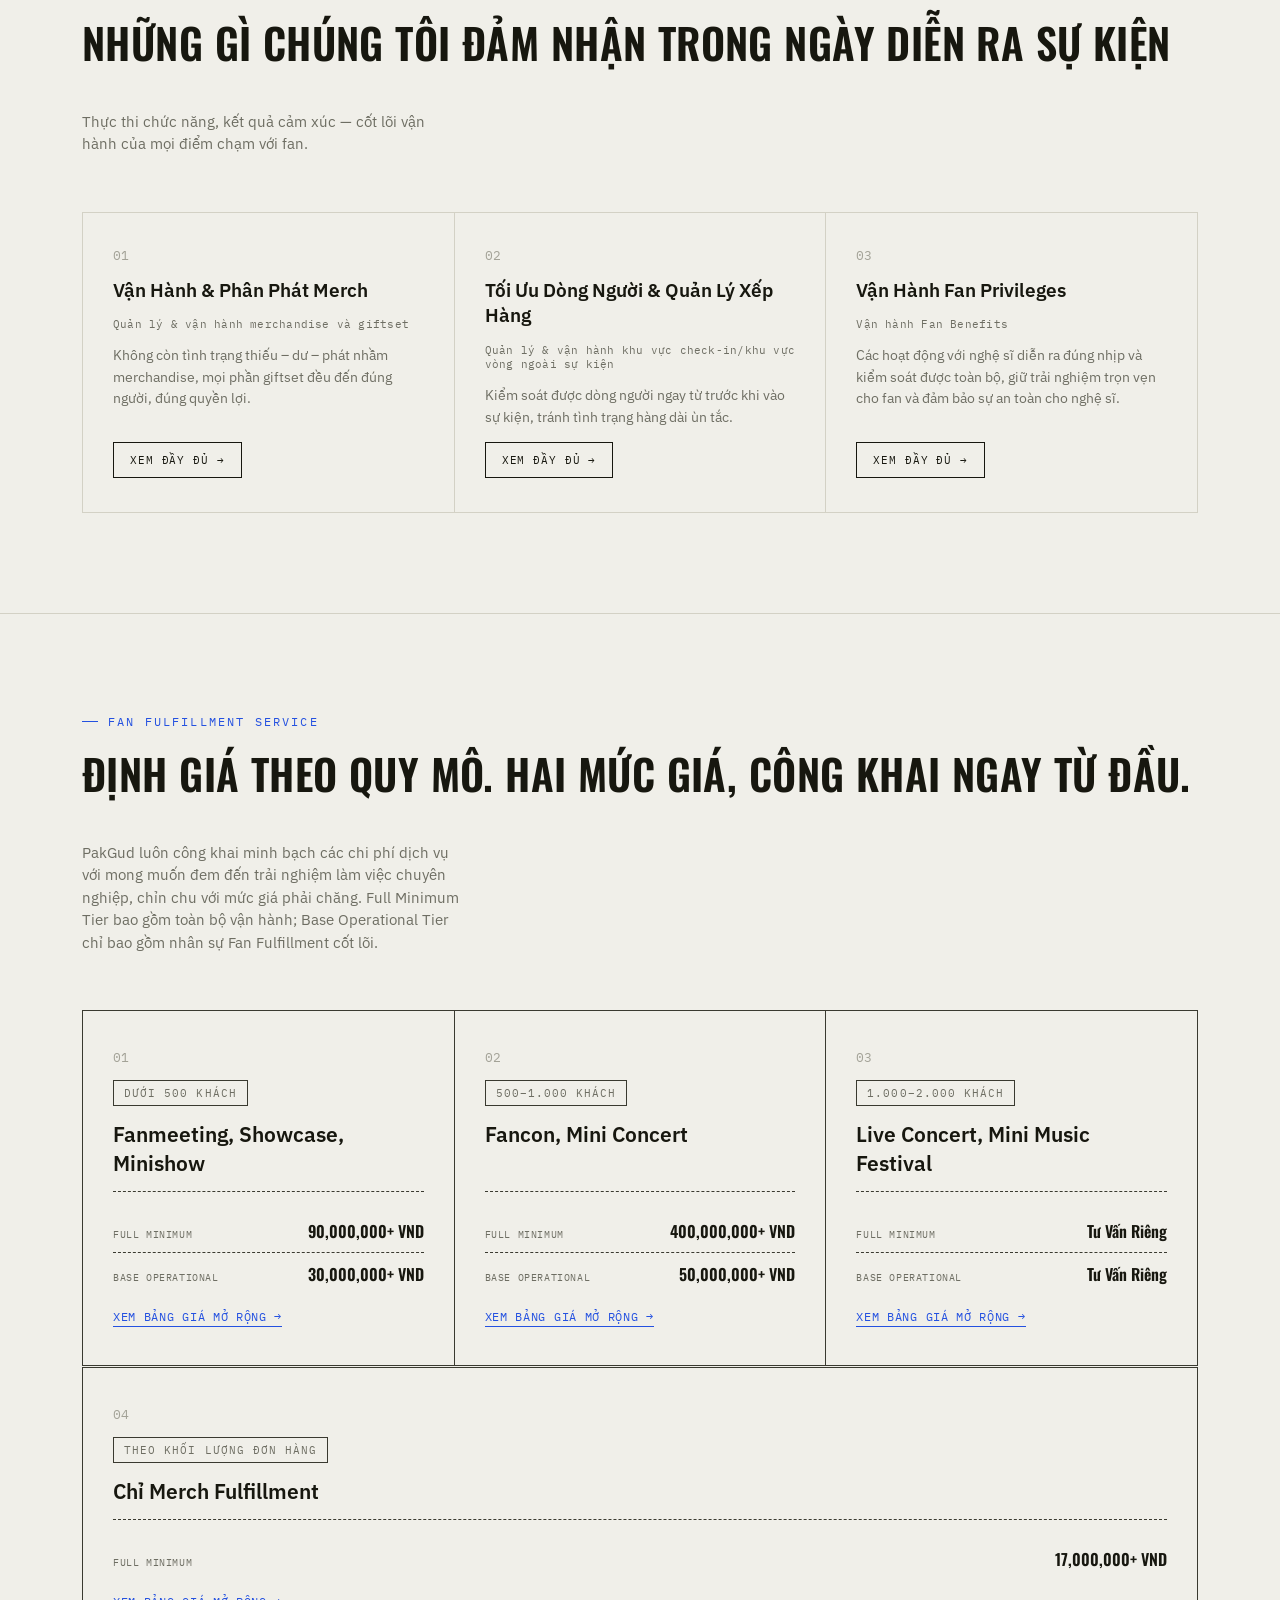
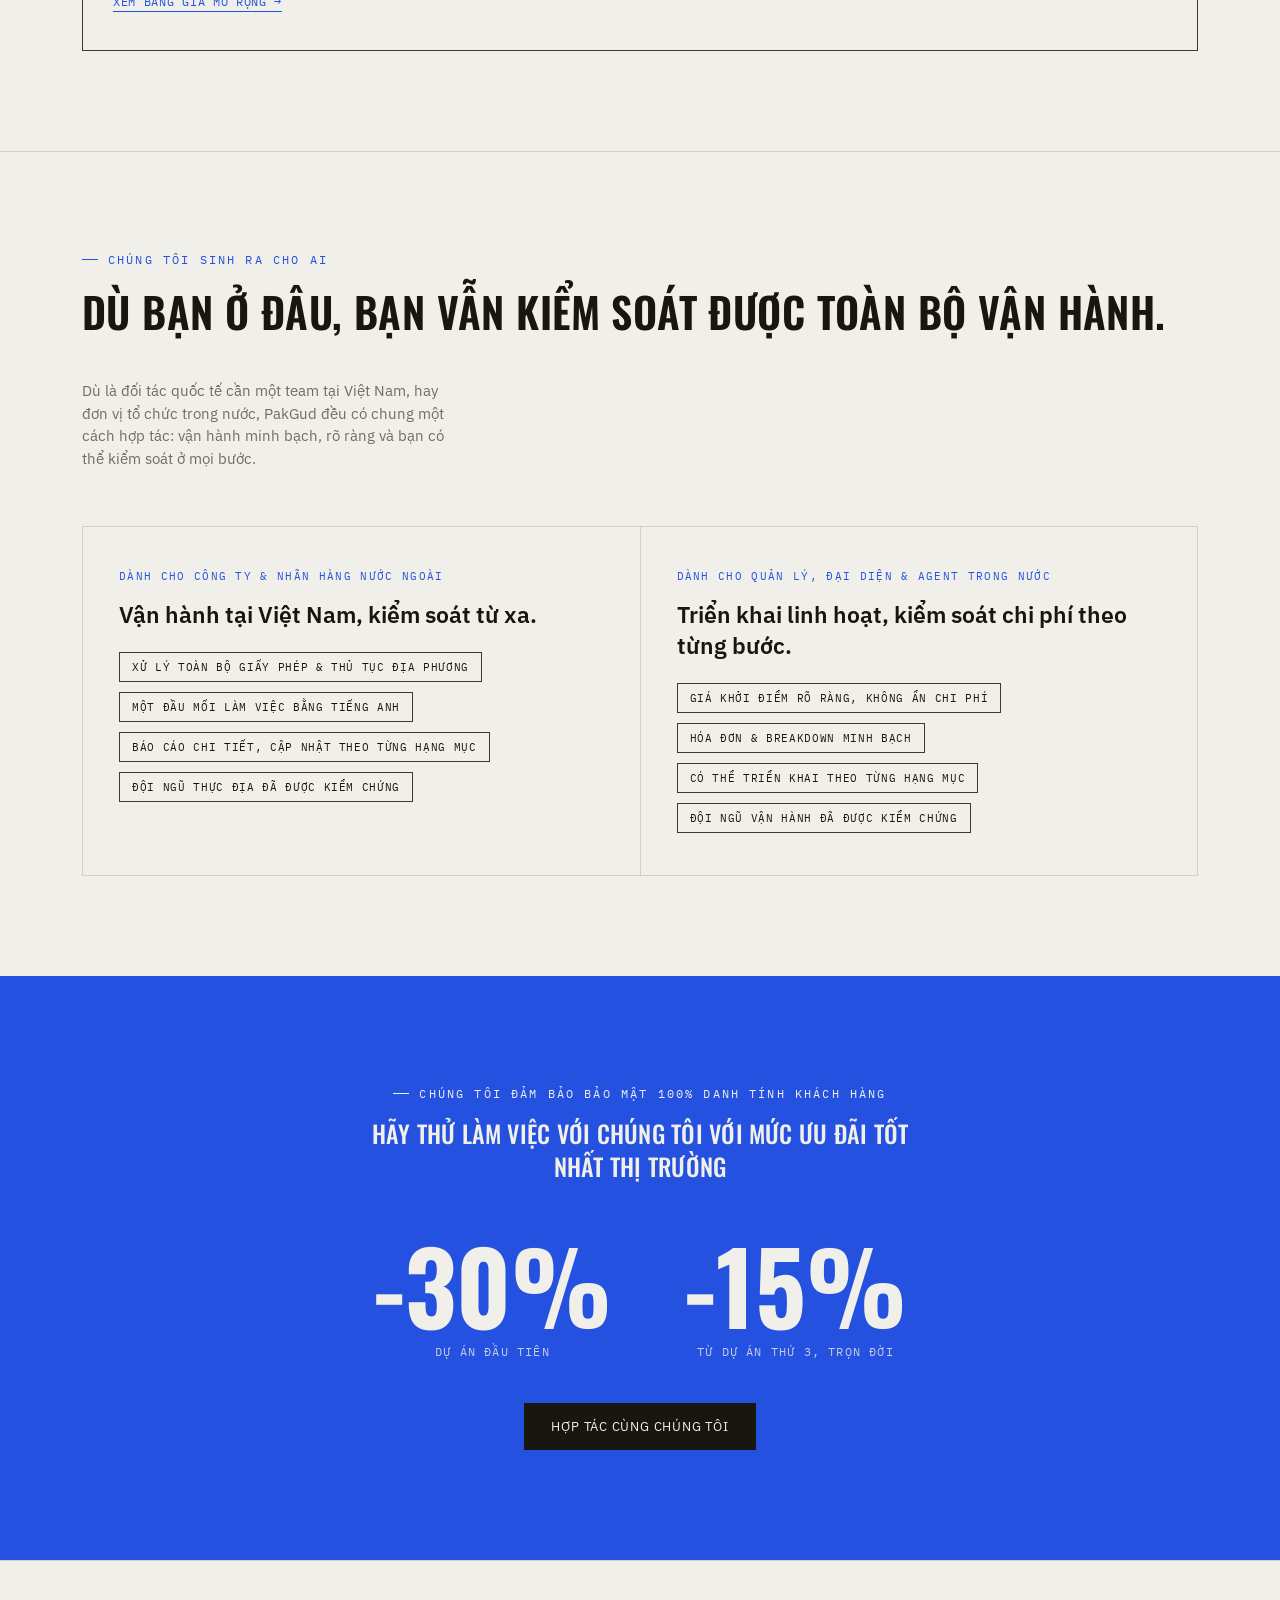
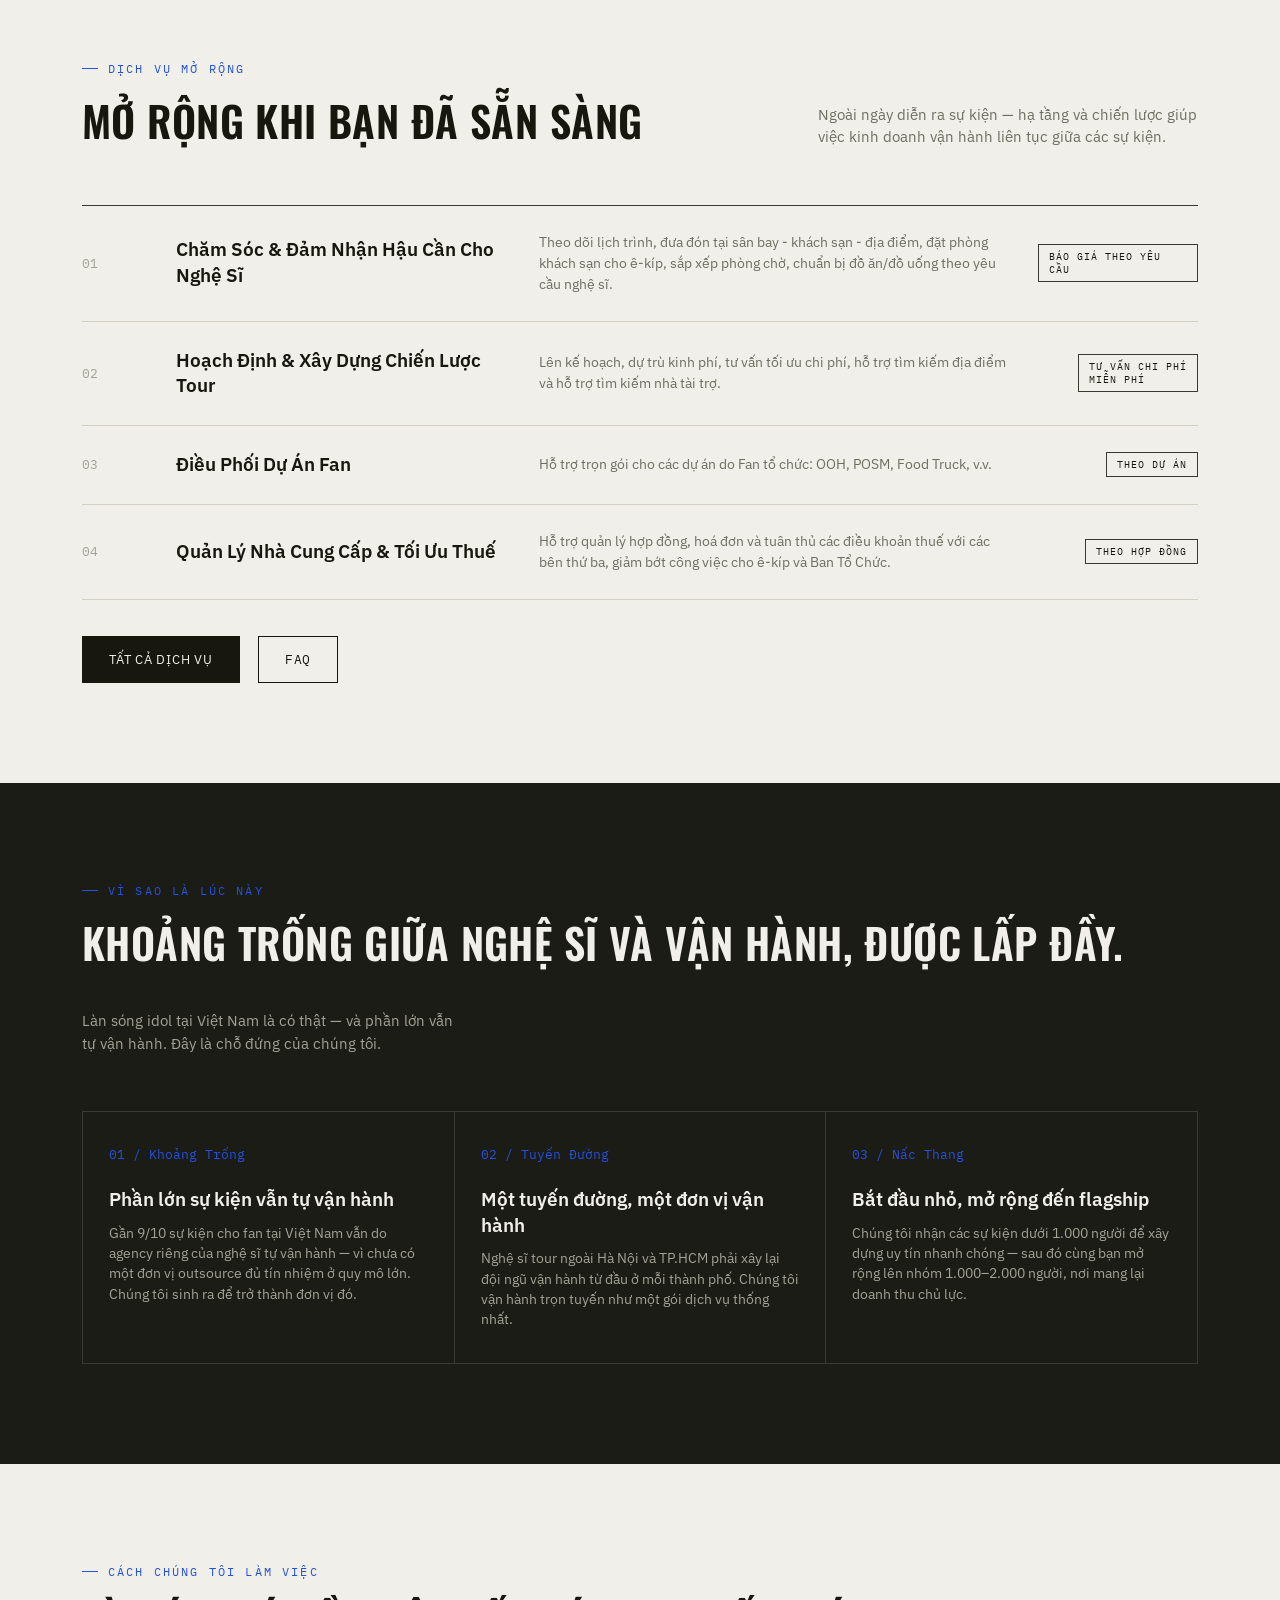
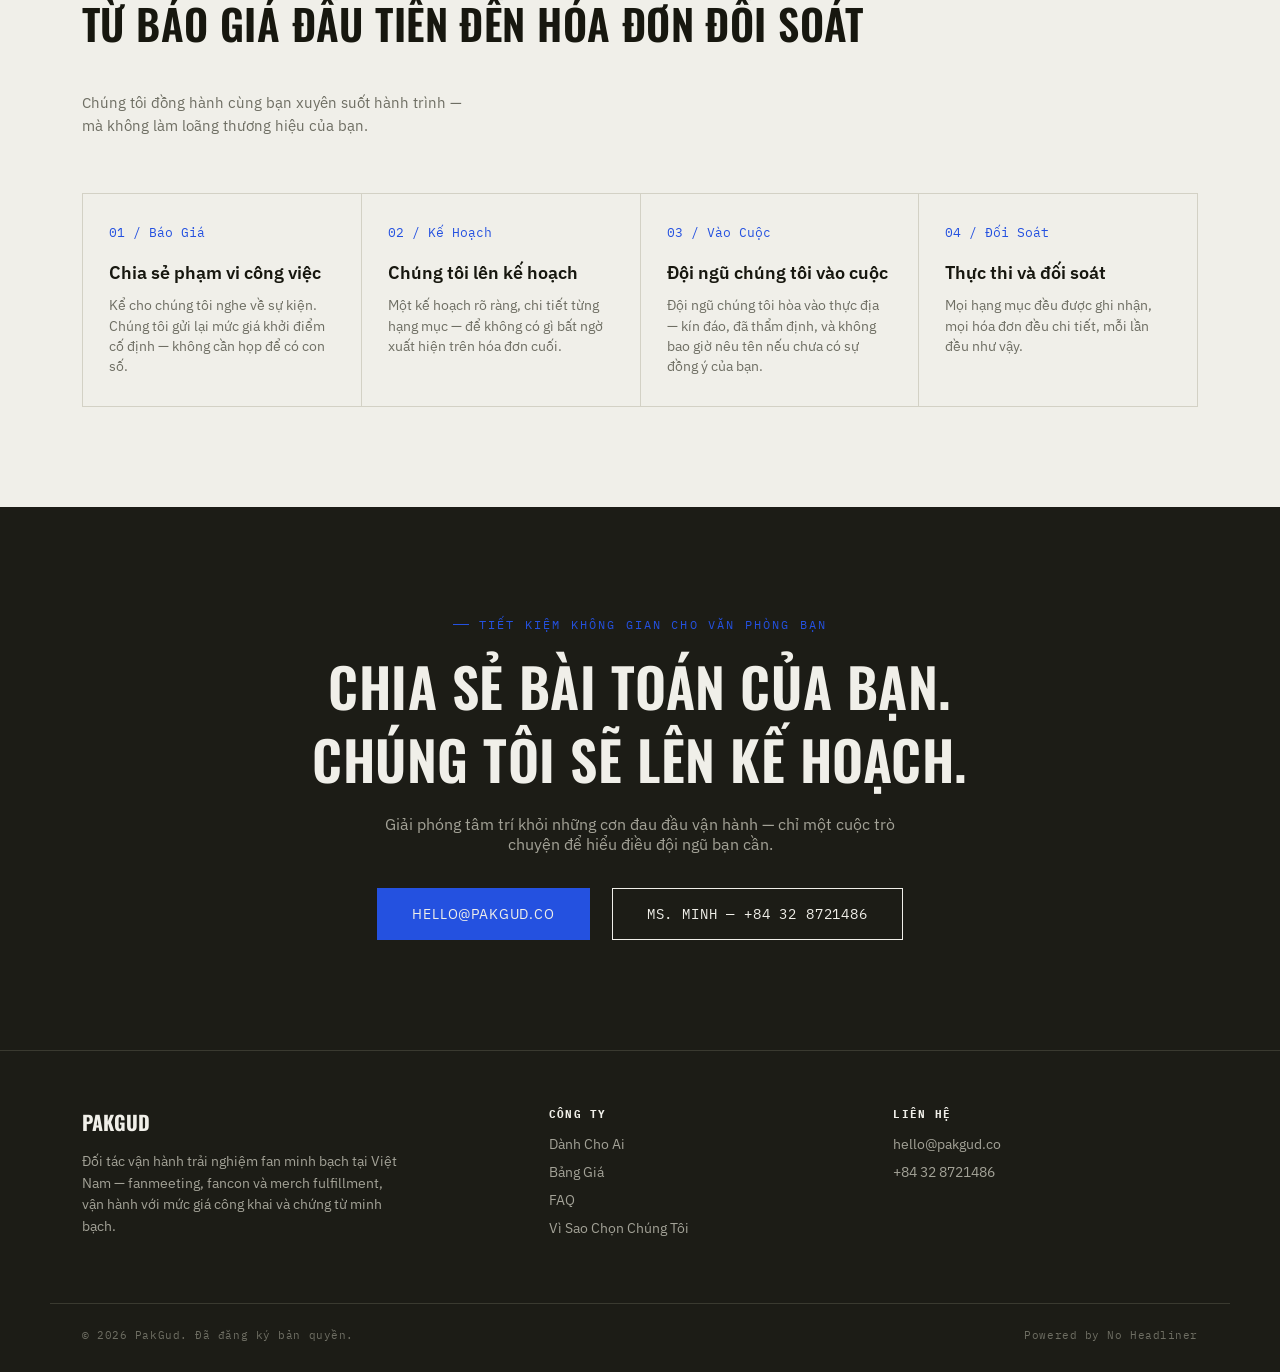
==== commit 729bf61d: "Rewrite Fan Fulfillment Service page copy and link it from homepage nav Replace the Services page he" ====
--- a/index.html
+++ b/index.html
@@ -383,6 +383,7 @@
     <div class="logo"><span class="dot"></span>PakGud</div>
     <div class="nav-links" id="navLinks">
       <a href="#audiences" data-i18n="navWho">Who It's For</a>
+      <a href="services.html" data-i18n="navServicesPage">Services</a>
       <a href="#services" data-i18n="navServices">Rate Card</a>
       <a href="faq.html" data-i18n="navFaq">FAQ</a>
       <a href="#why" data-i18n="navWhy">Why Us</a>
@@ -785,6 +786,7 @@
 <script>
 (function(){
   var dict = {
+    navServicesPage: { en: "Services", vi: "Dịch Vụ" },
     navServices: { en: "Rate Card", vi: "Bảng Giá" },
     navFaq:      { en: "FAQ", vi: "FAQ" },
     navWho:      { en: "Who It's For", vi: "Dành Cho Ai" },
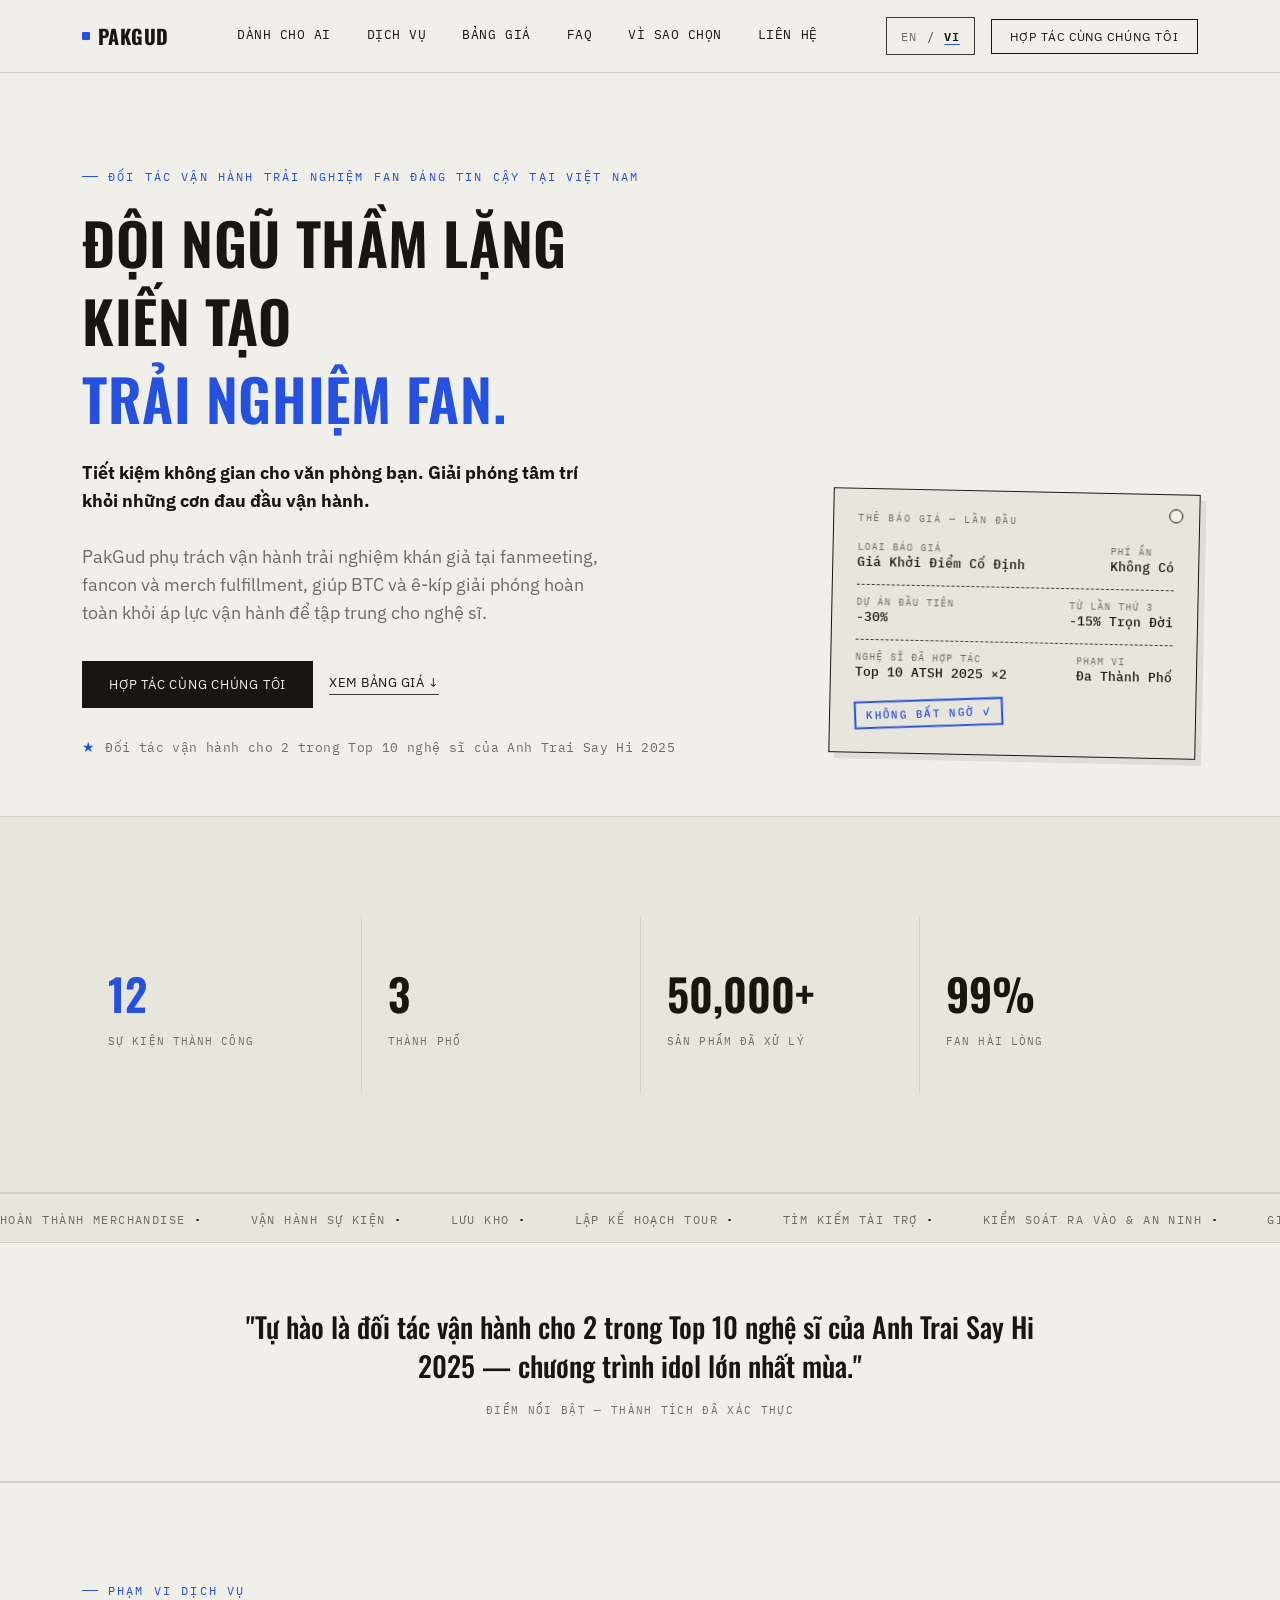
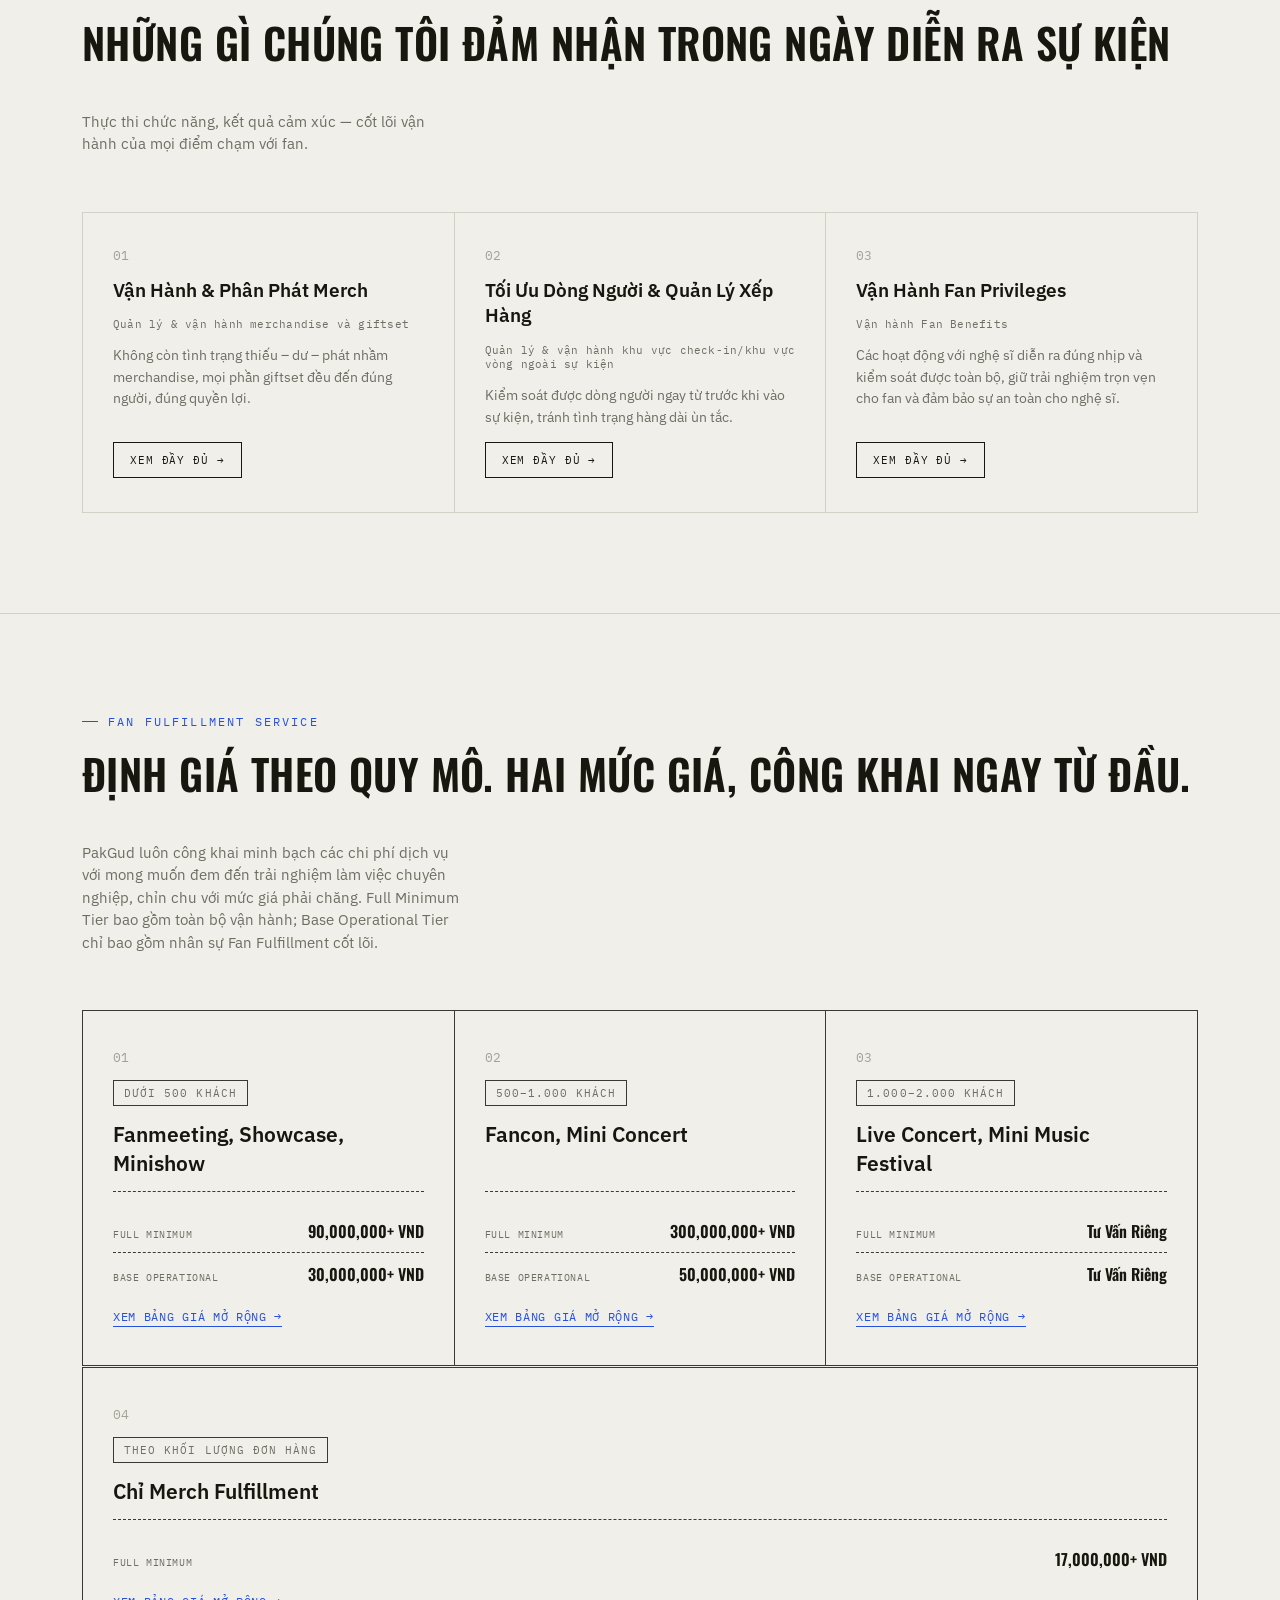
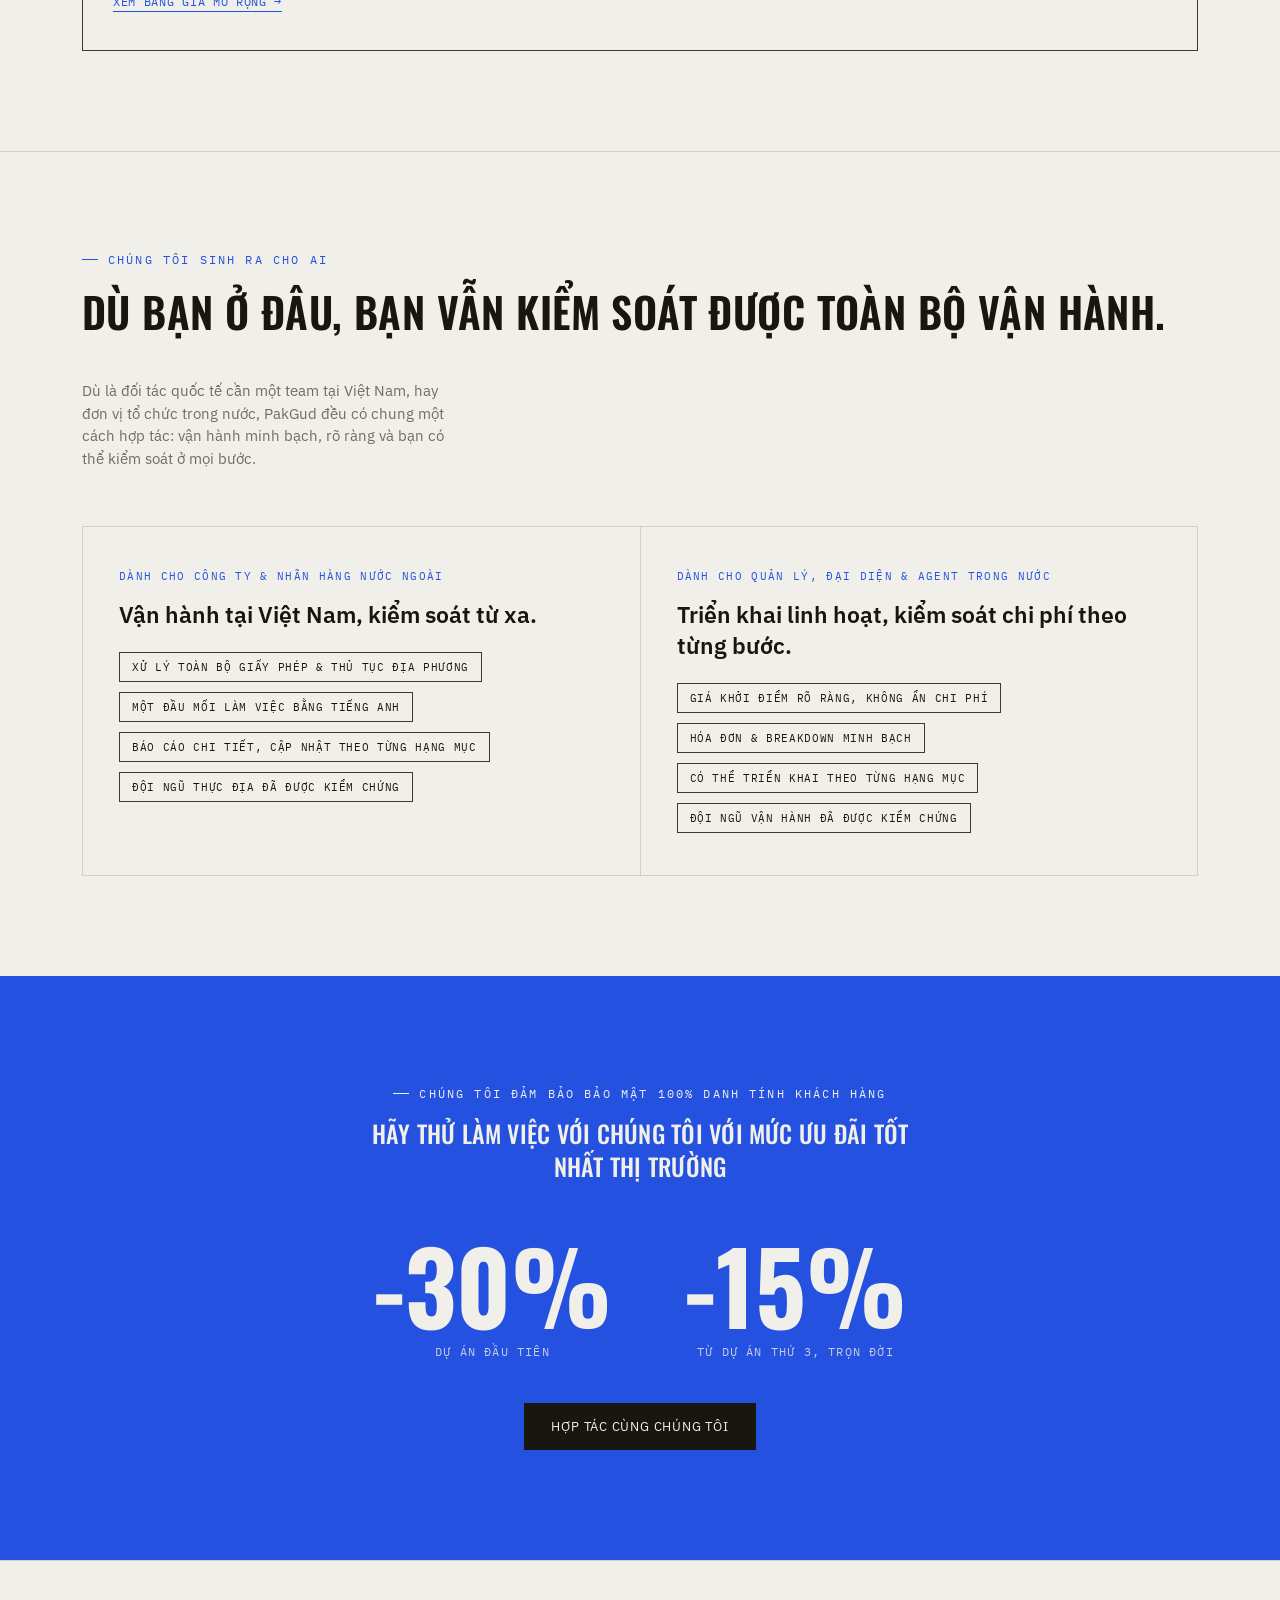
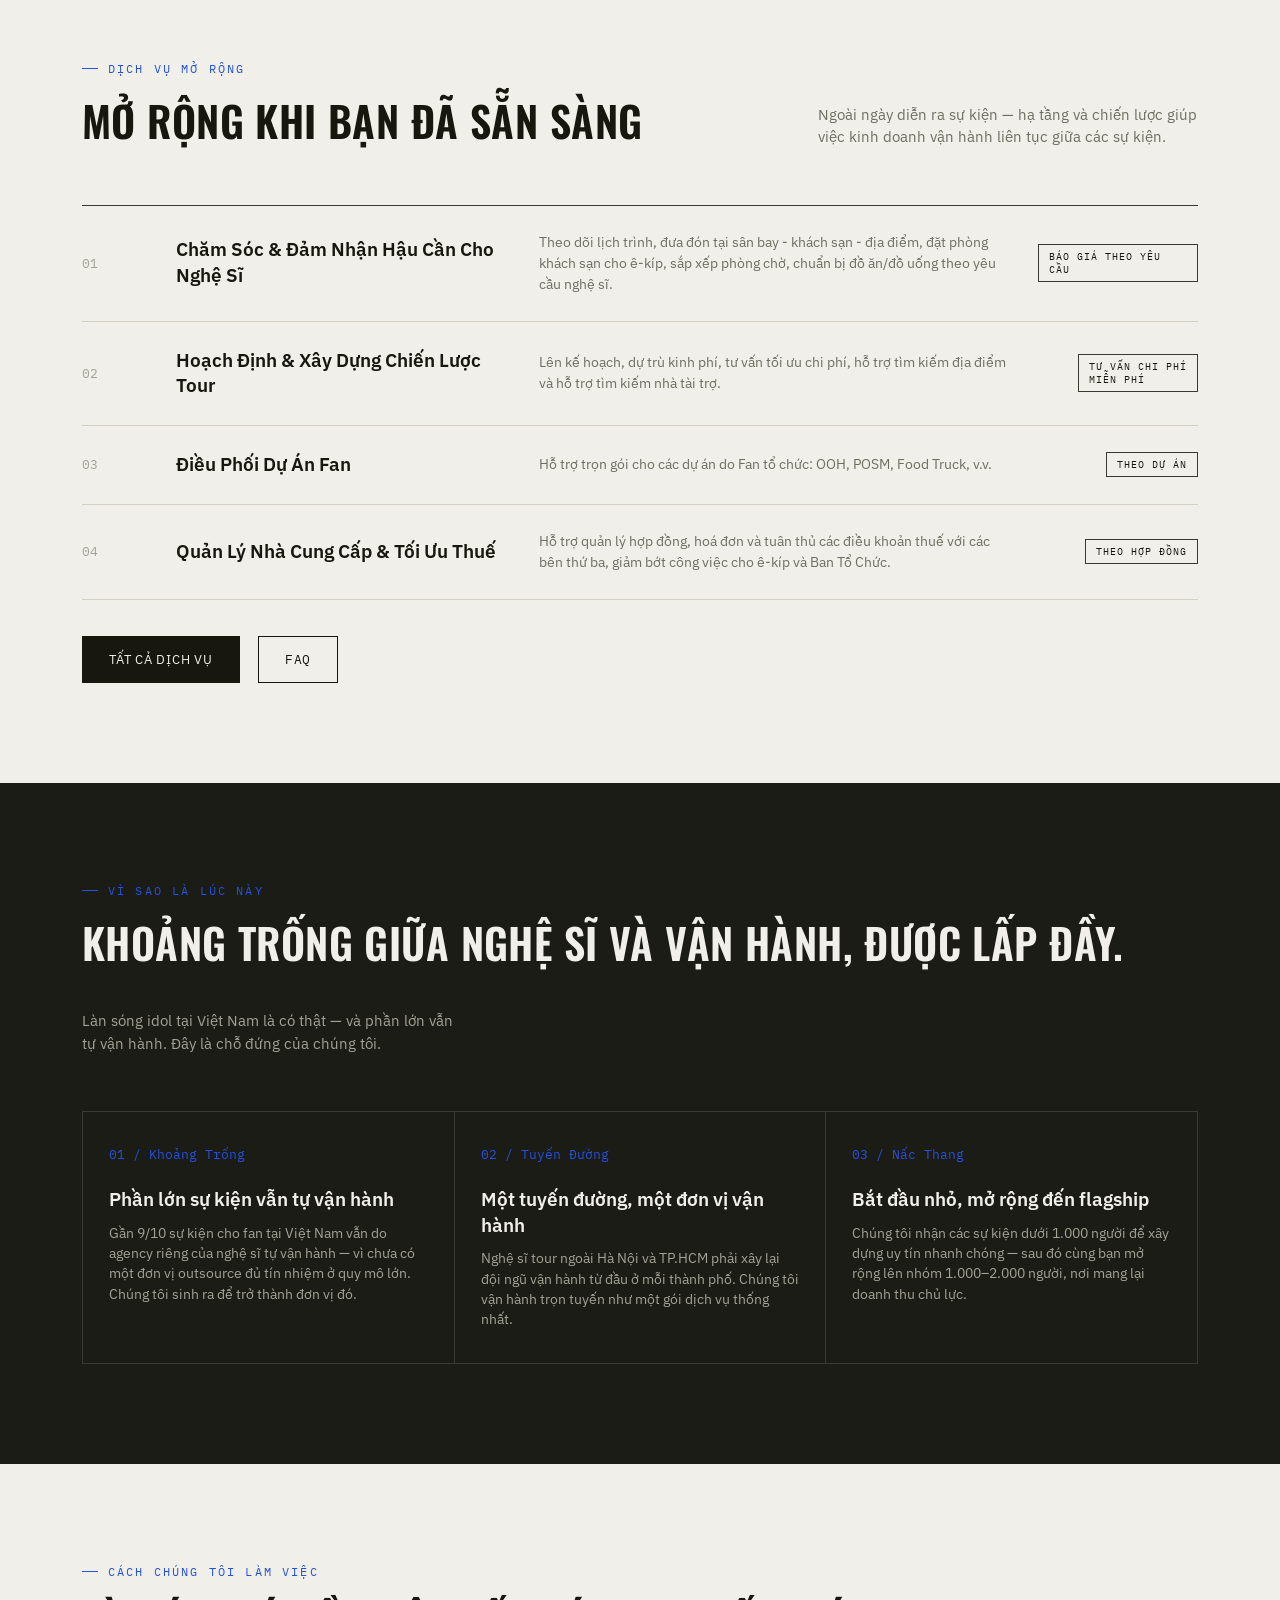
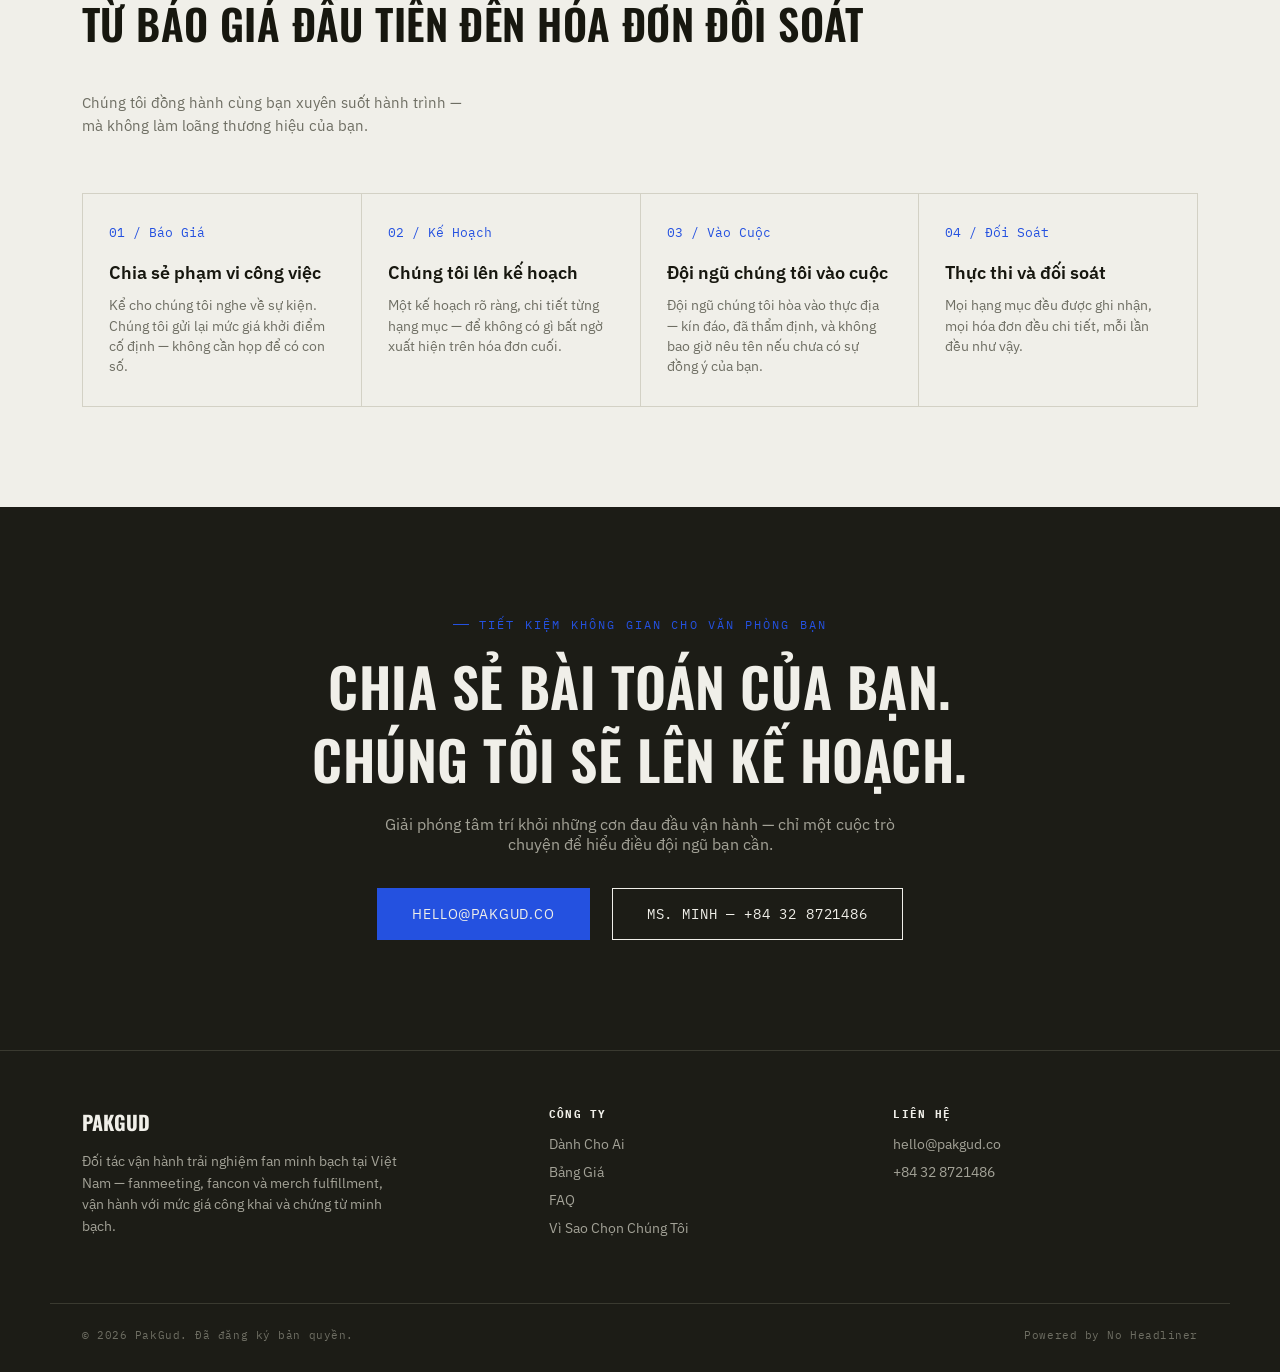
==== commit 19cb02c4: "Update Fancon/Mini Concert full-tier price to 300,000,000+ VND Aligns the homepage rate card with th" ====
--- a/index.html
+++ b/index.html
@@ -1,6 +1,14 @@
 <!DOCTYPE html>
 <html lang="vi">
 <head>
+<!-- Google tag (gtag.js) -->
+<script async src="https://www.googletagmanager.com/gtag/js?id=G-SDYRCN6R12"></script>
+<script>
+  window.dataLayer = window.dataLayer || [];
+  function gtag(){dataLayer.push(arguments);}
+  gtag('js', new Date());
+  gtag('config', 'G-SDYRCN6R12');
+</script>
 <meta charset="UTF-8">
 <meta name="viewport" content="width=device-width, initial-scale=1.0">
 <title>PakGud — The Hidden Team That Fulfills the Fan Experience</title>
@@ -538,7 +546,7 @@
         <div class="p-price-wrap">
           <div class="p-tier-row">
             <span class="p-tier-label" data-i18n="tierFullLabel">Full Minimum</span>
-            <span class="p-tier-value">400,000,000+ VND</span>
+            <span class="p-tier-value">300,000,000+ VND</span>
           </div>
           <div class="p-tier-row">
             <span class="p-tier-label" data-i18n="tierBaseLabel">Base Operational</span>
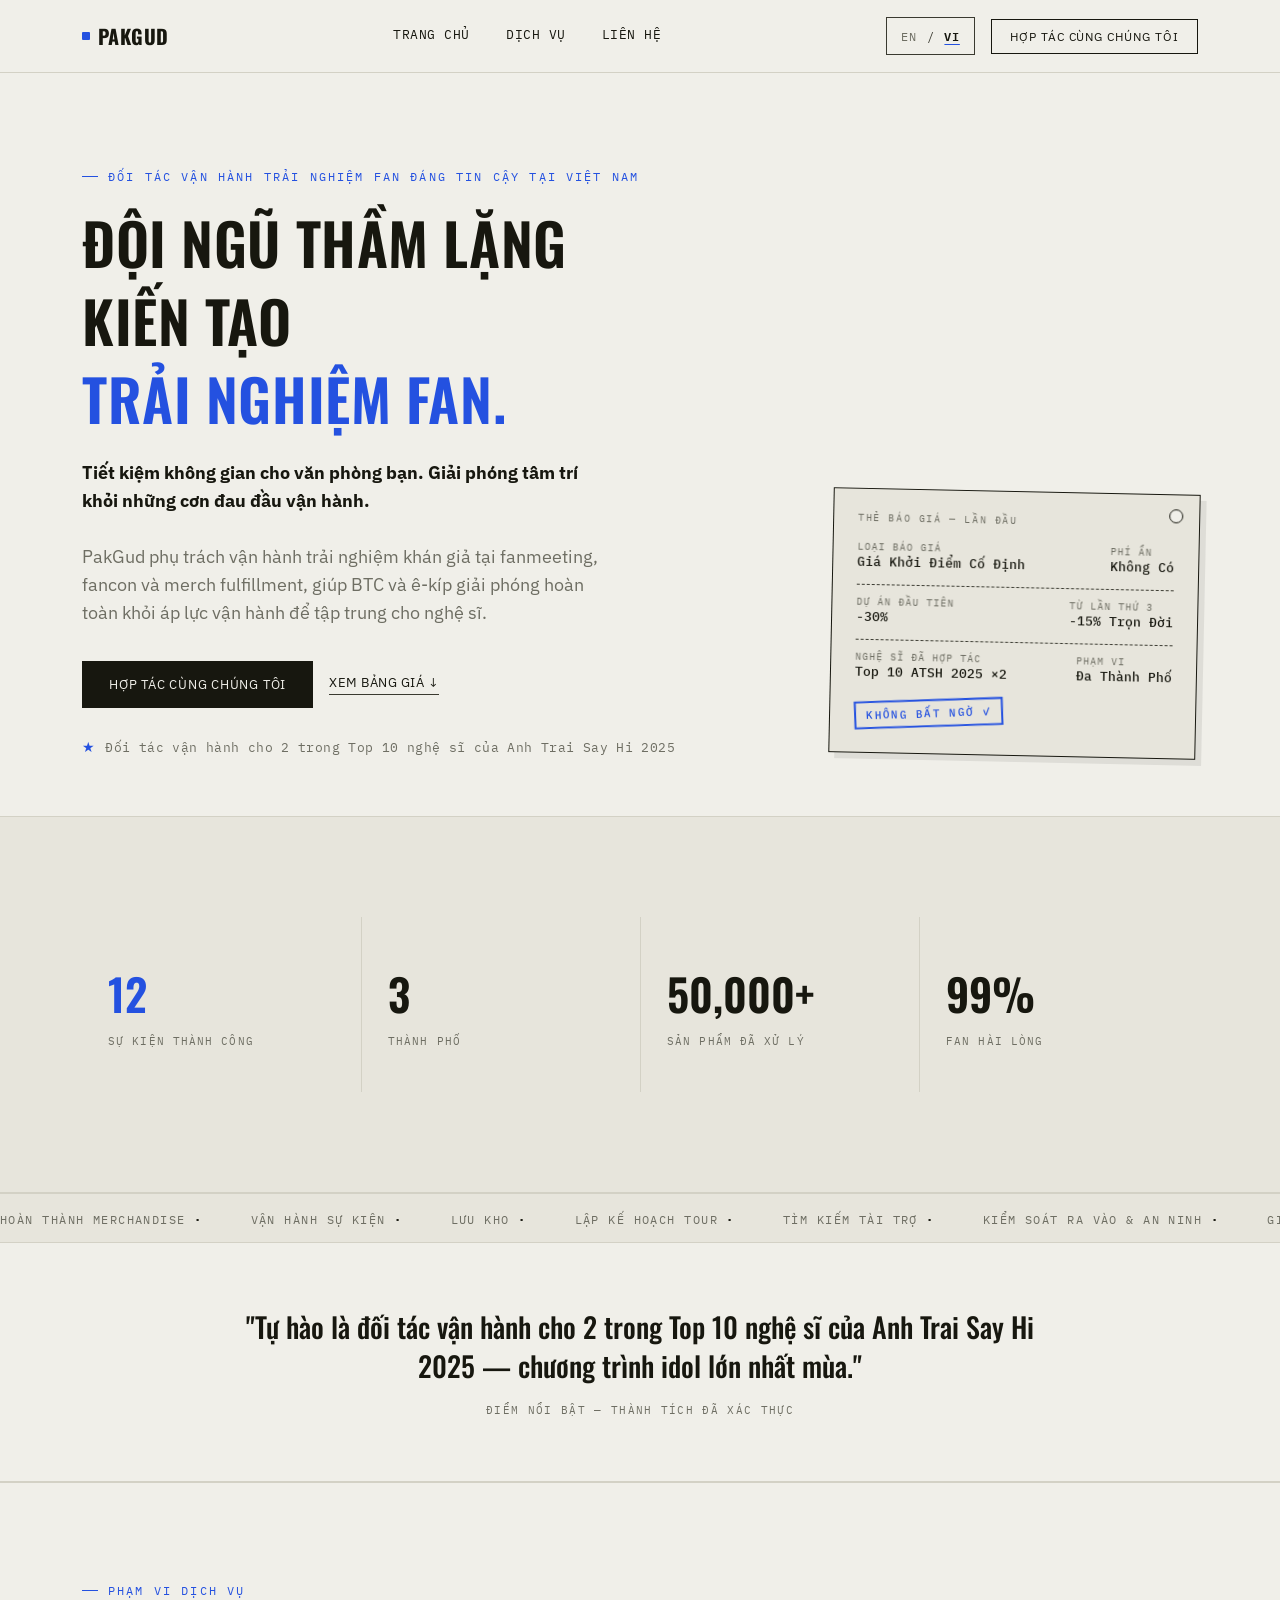
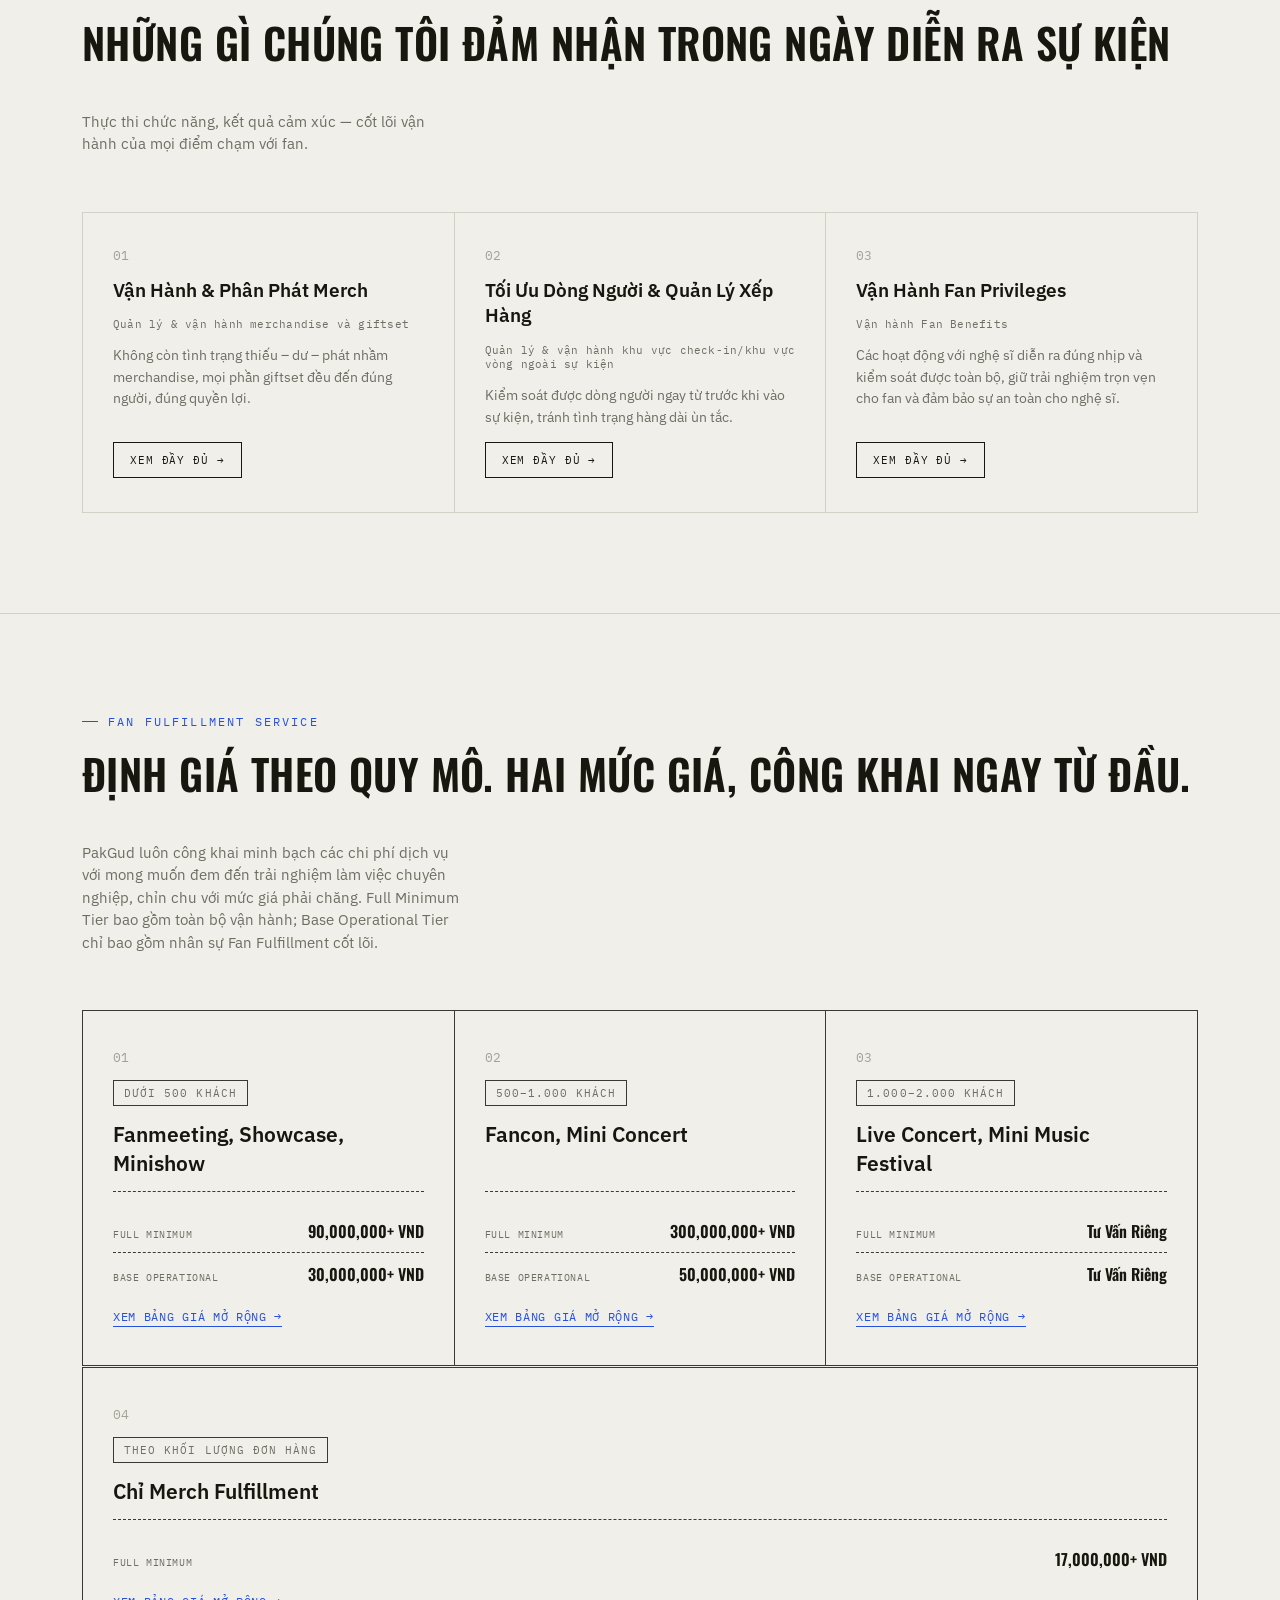
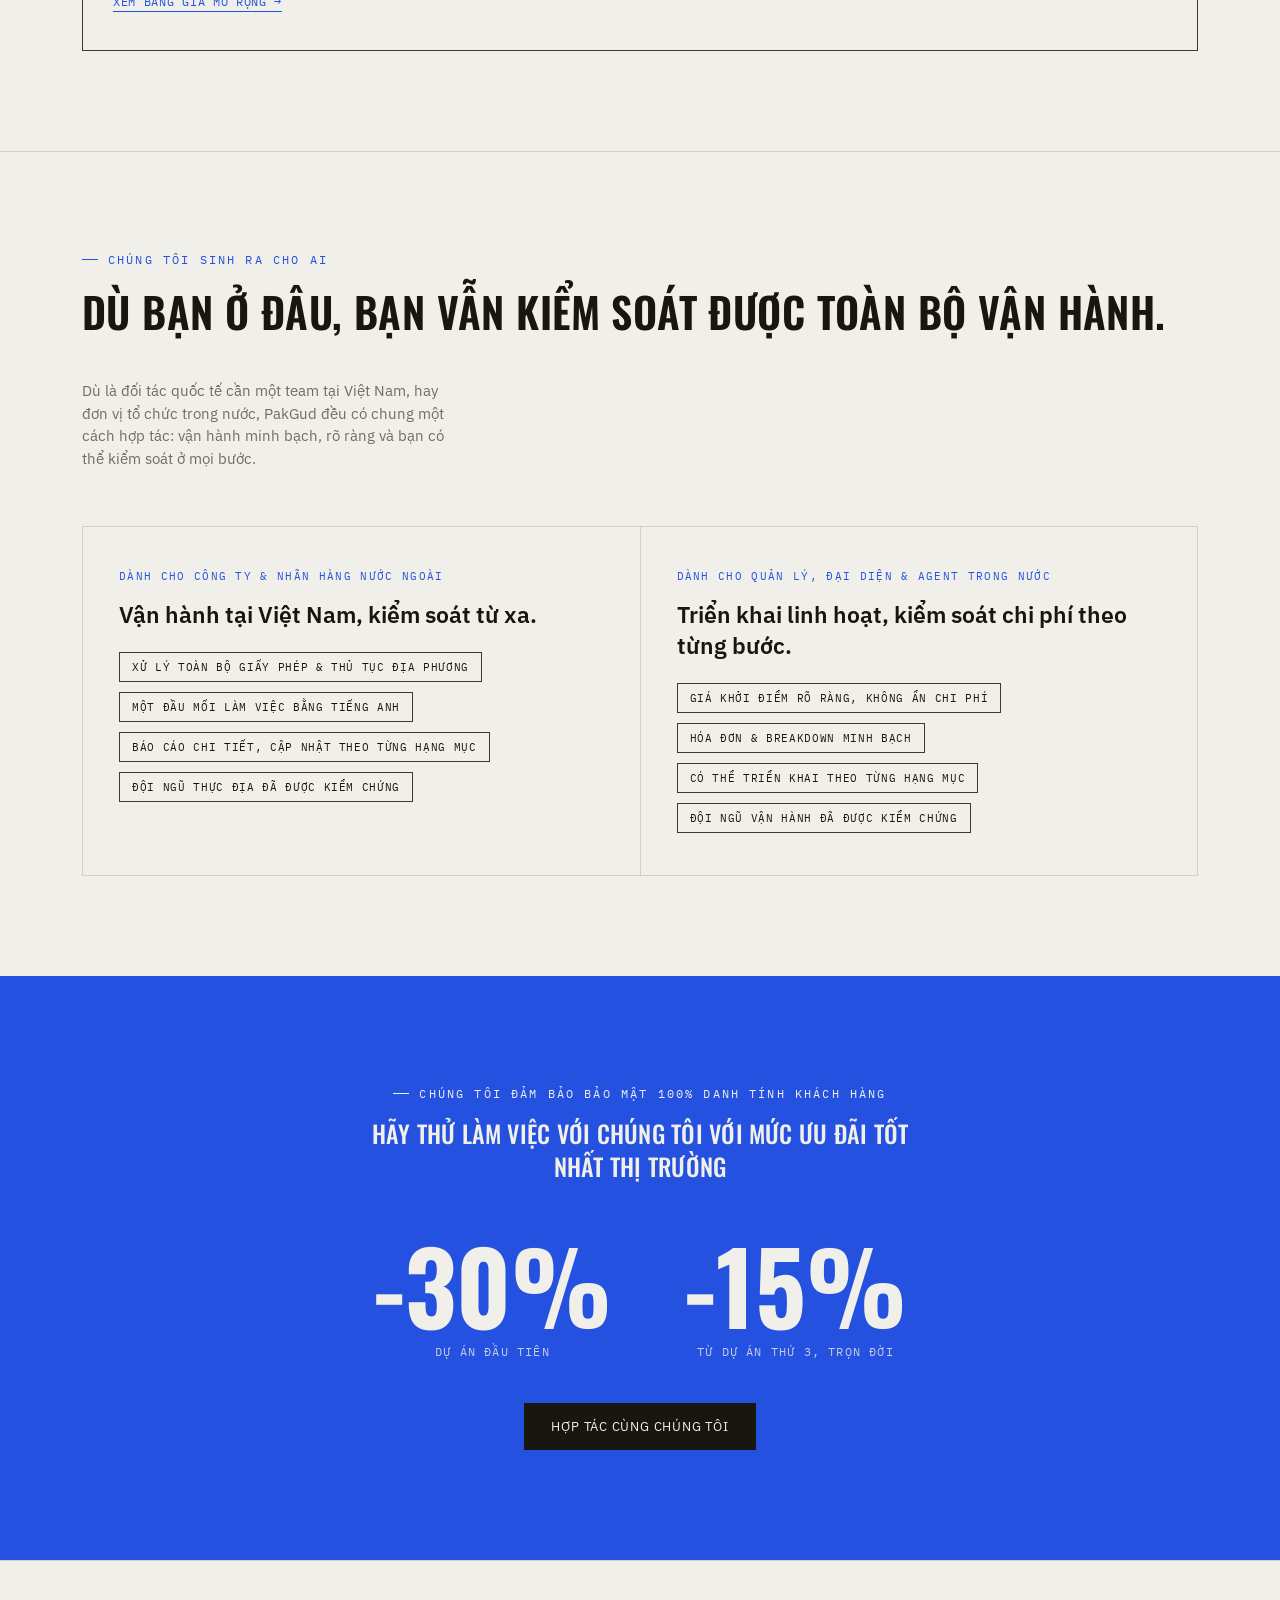
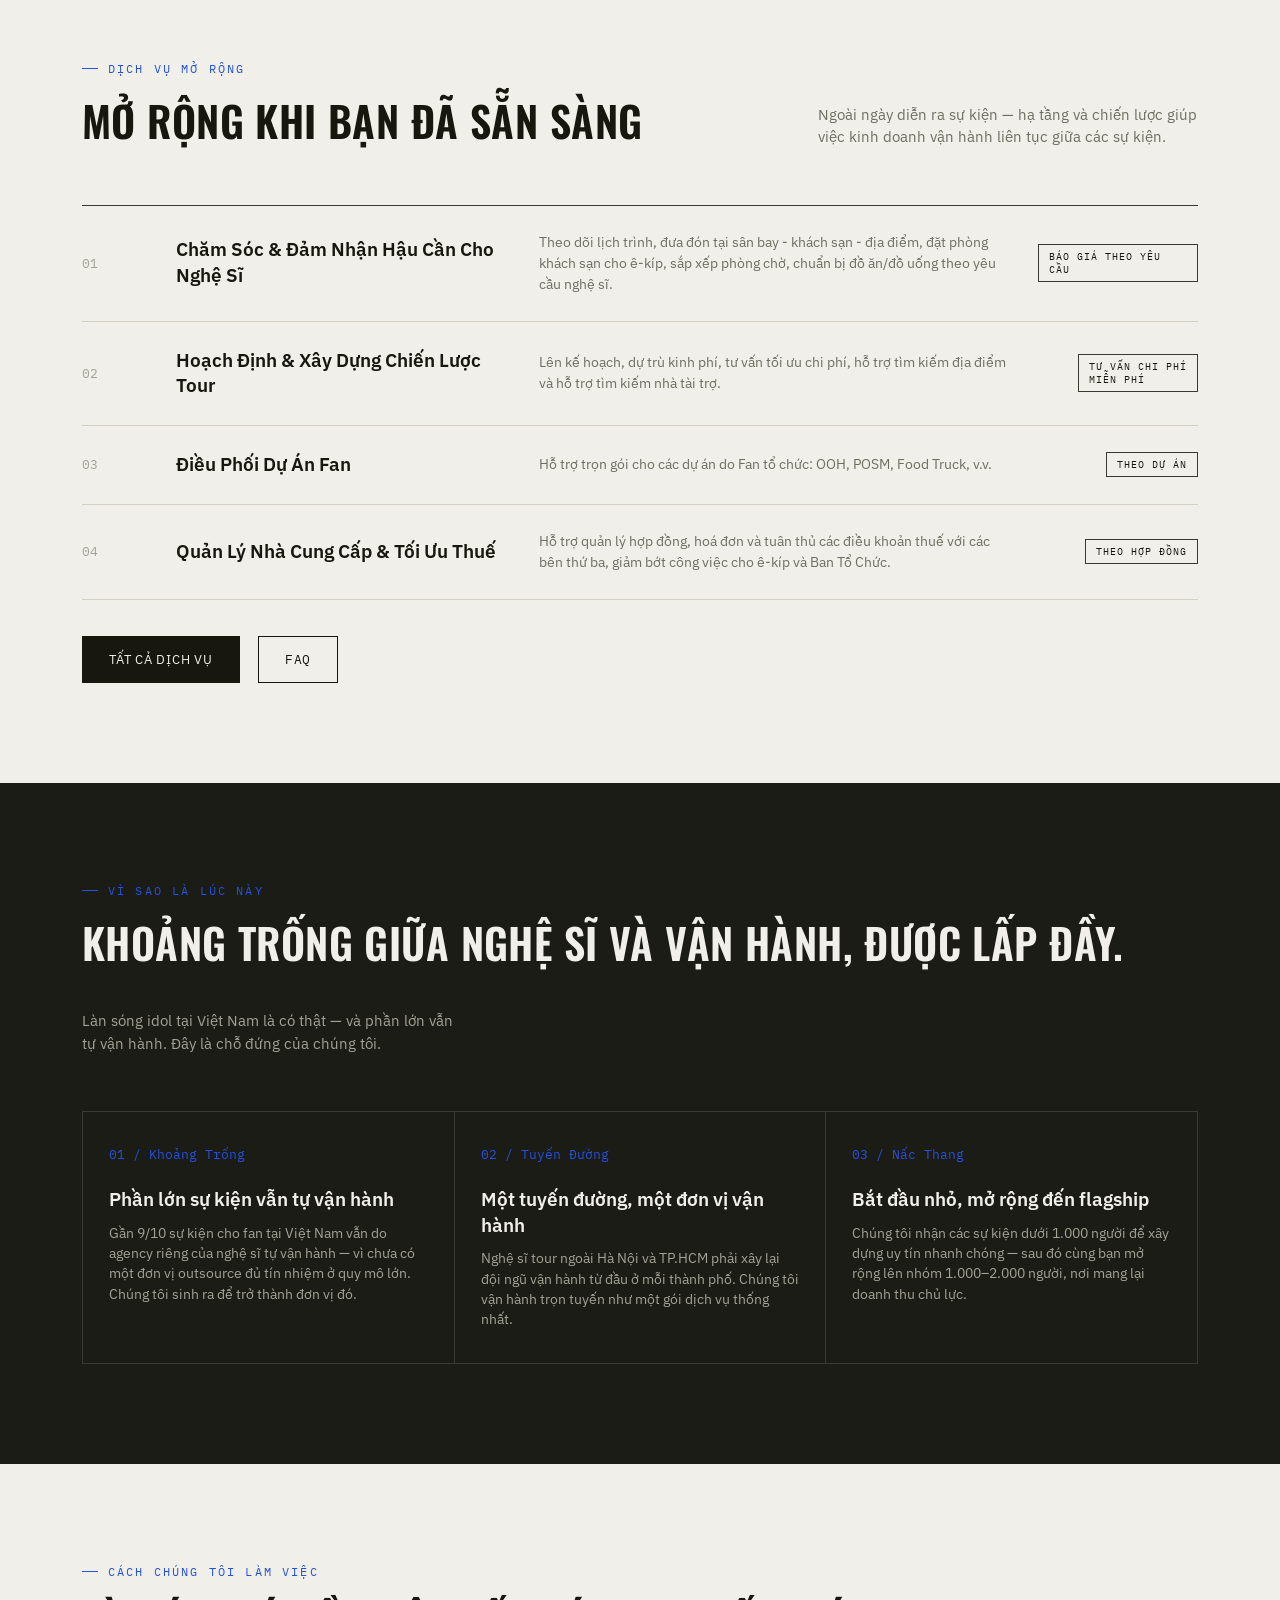
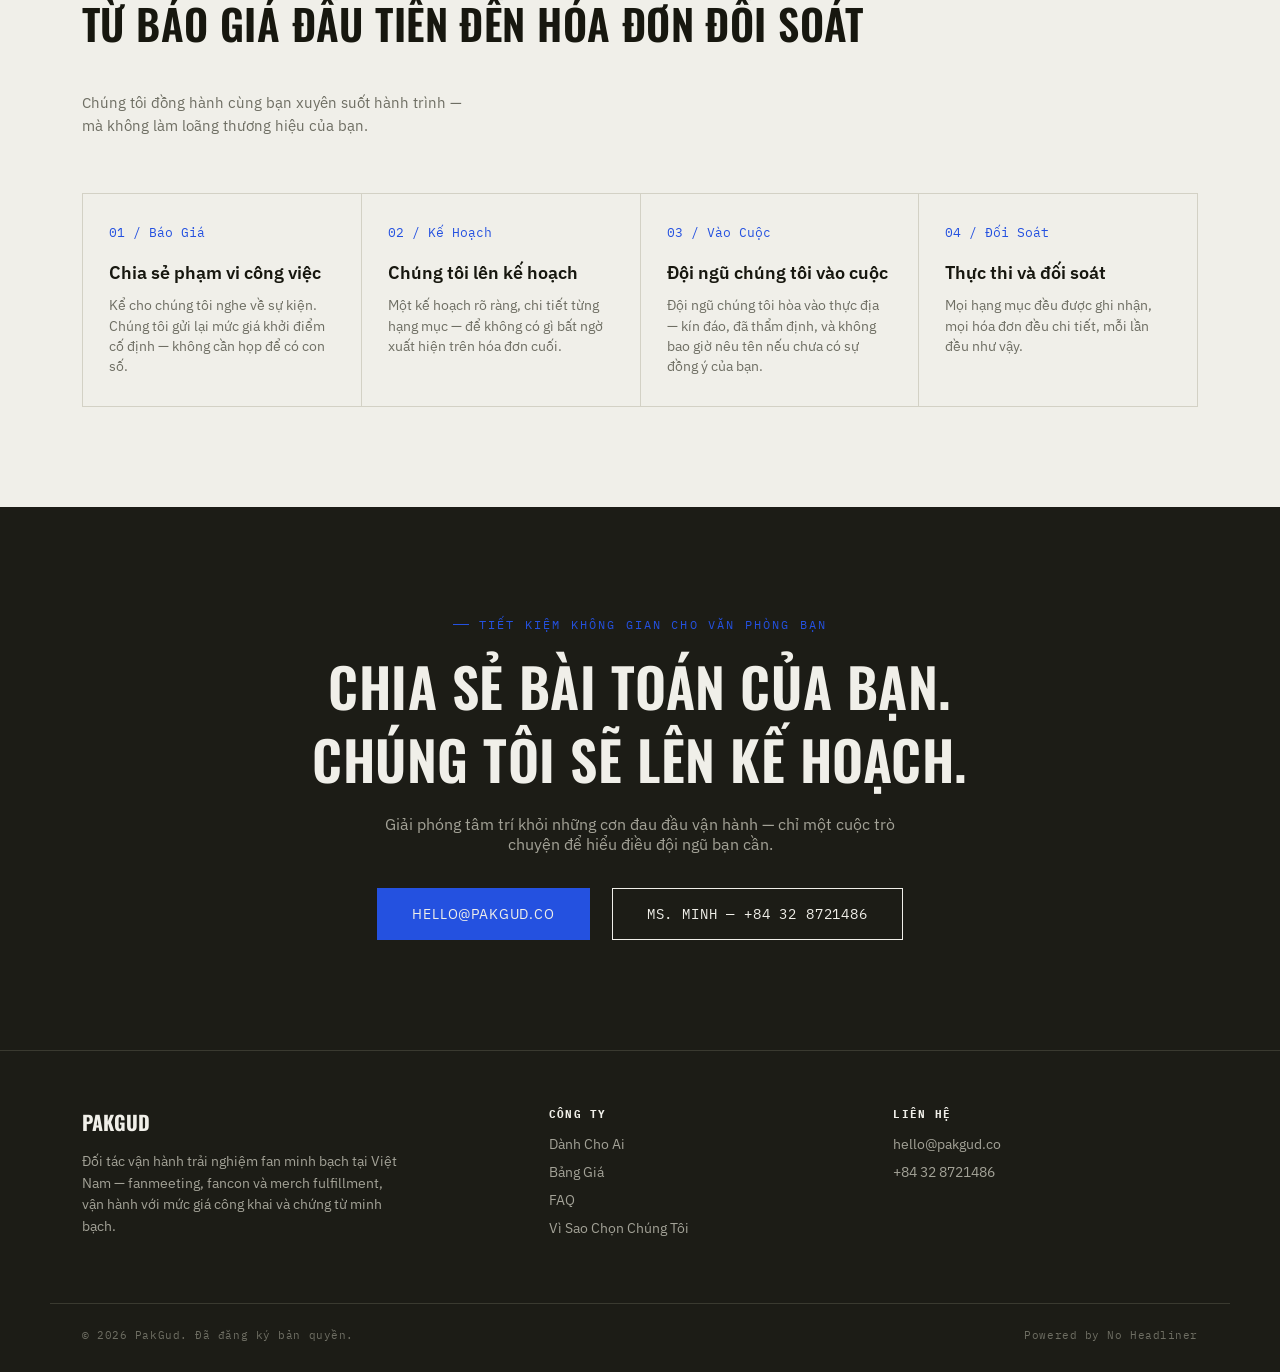
==== commit 1c0a8c53: "Trim nav menu to Home / Services / Contact across all pages Reduce the top nav on index.html, servic" ====
--- a/index.html
+++ b/index.html
@@ -390,11 +390,8 @@
   <nav class="wrap">
     <div class="logo"><span class="dot"></span>PakGud</div>
     <div class="nav-links" id="navLinks">
-      <a href="#audiences" data-i18n="navWho">Who It's For</a>
+      <a href="index.html" data-i18n="navHome">Home</a>
       <a href="services.html" data-i18n="navServicesPage">Services</a>
-      <a href="#services" data-i18n="navServices">Rate Card</a>
-      <a href="faq.html" data-i18n="navFaq">FAQ</a>
-      <a href="#why" data-i18n="navWhy">Why Us</a>
       <a href="#contact" data-i18n="navContact">Contact</a>
       <a href="#contact" class="nav-links-cta" data-i18n="navCta">Work With Us</a>
     </div>
@@ -794,11 +791,8 @@
 <script>
 (function(){
   var dict = {
+    navHome:     { en: "Home", vi: "Trang Chủ" },
     navServicesPage: { en: "Services", vi: "Dịch Vụ" },
-    navServices: { en: "Rate Card", vi: "Bảng Giá" },
-    navFaq:      { en: "FAQ", vi: "FAQ" },
-    navWho:      { en: "Who It's For", vi: "Dành Cho Ai" },
-    navWhy:      { en: "Why Us", vi: "Vì Sao Chọn" },
     navContact:  { en: "Contact", vi: "Liên Hệ" },
     navCta:      { en: "Work With Us", vi: "Hợp Tác Cùng Chúng Tôi" },
 
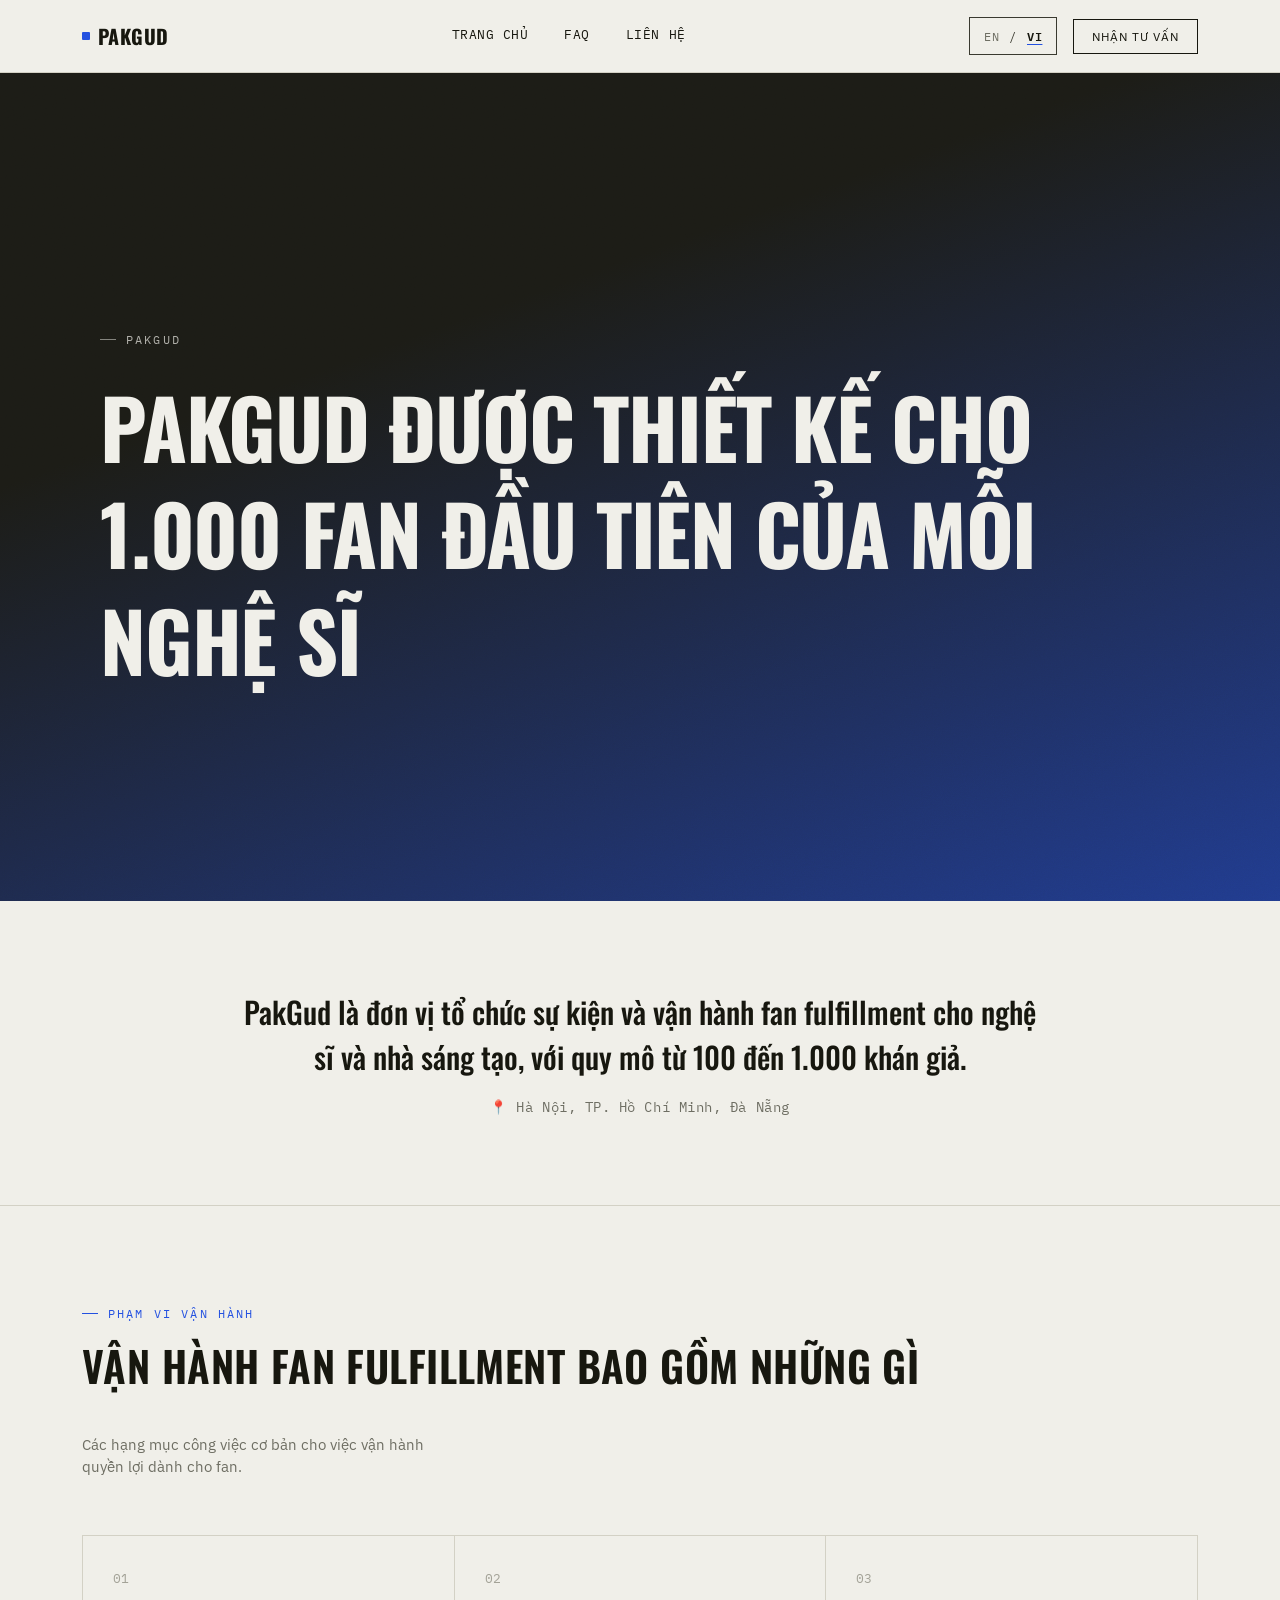
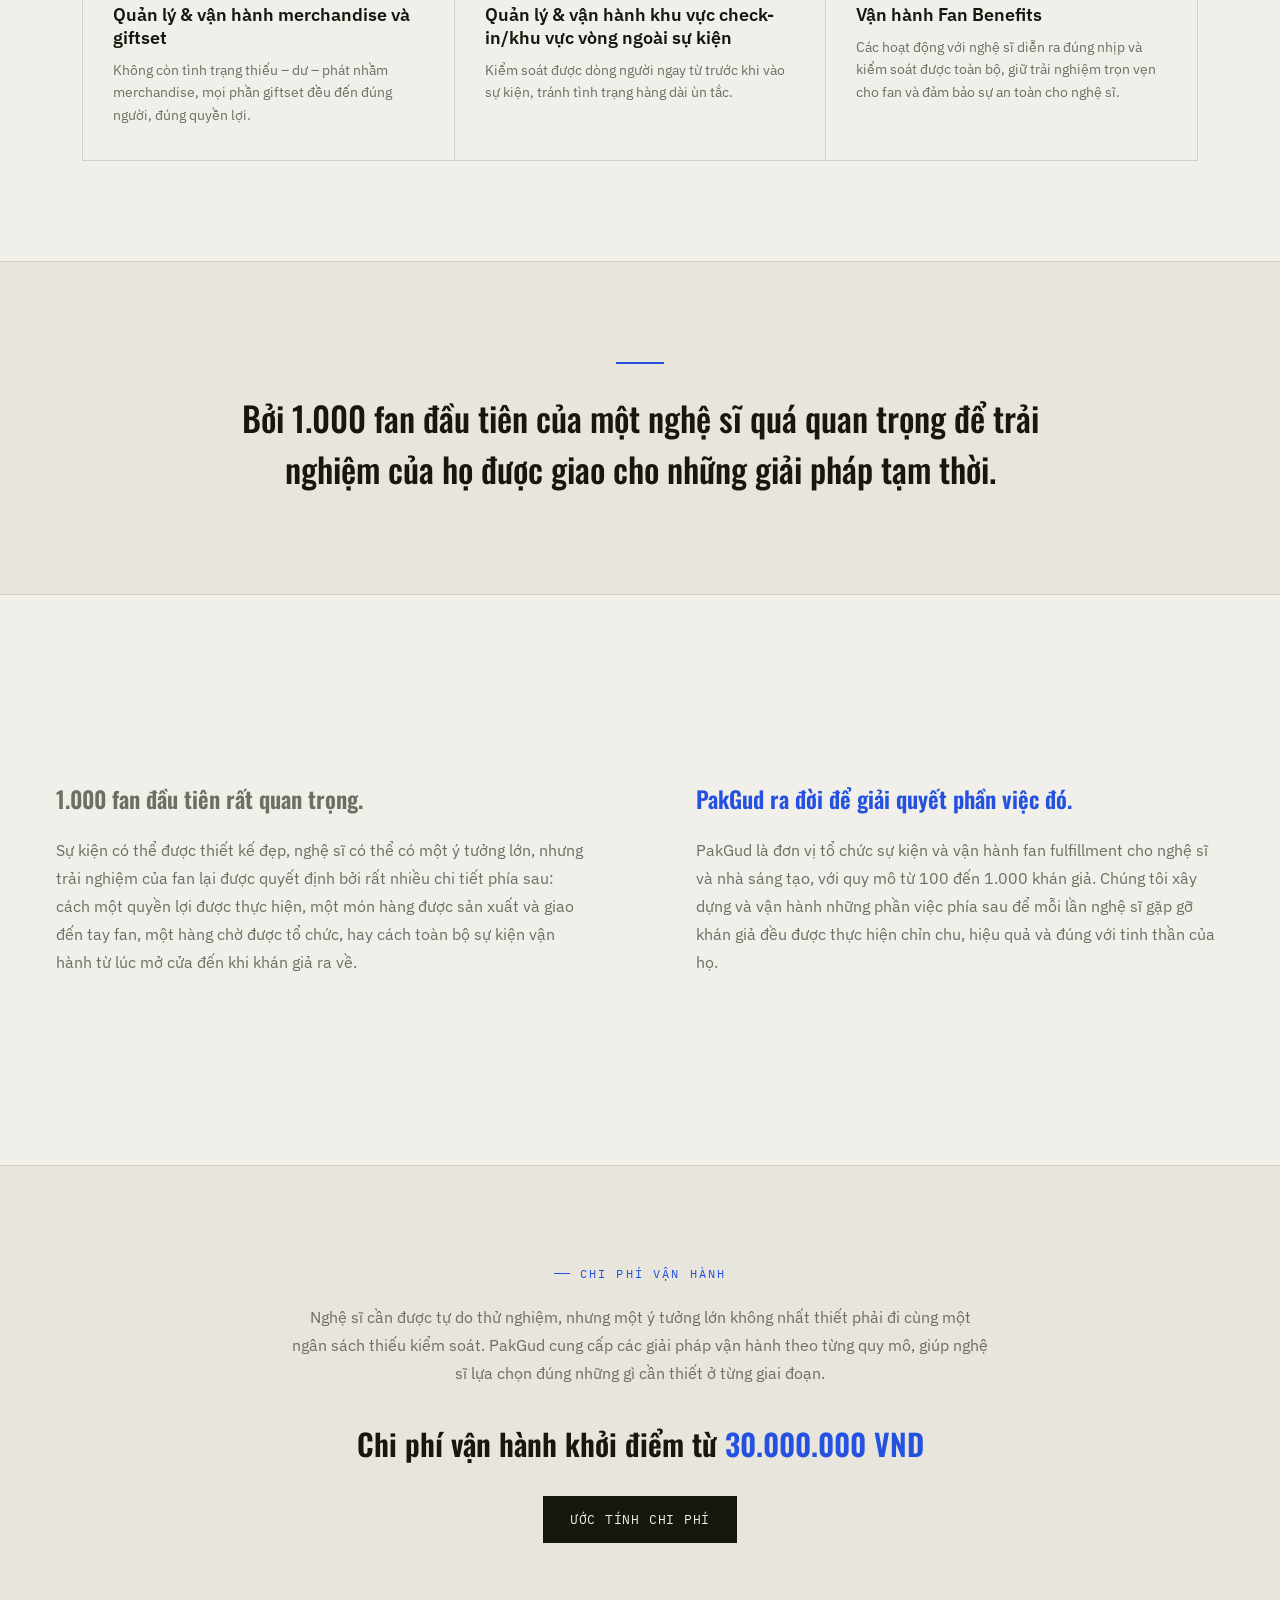
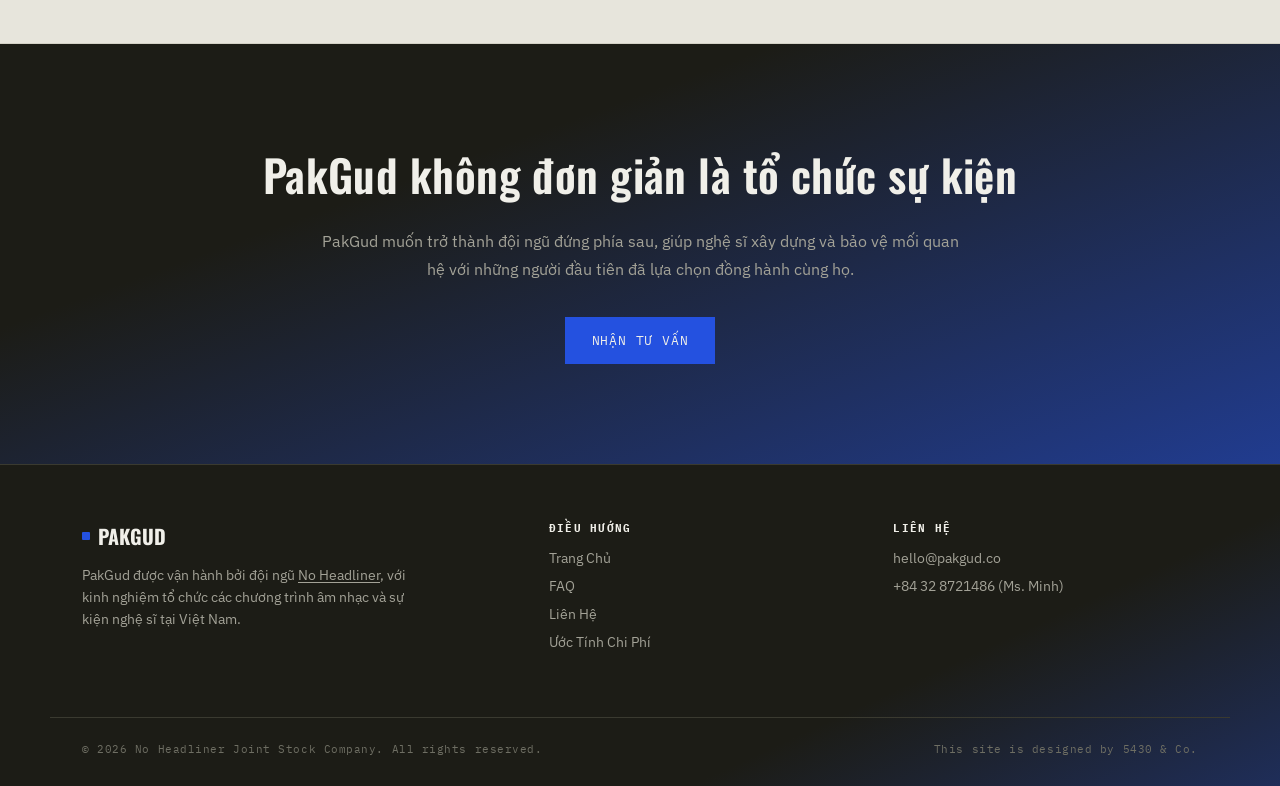
==== commit e2a41ef0: "Promote preview redesign to main site Move preview-452dd4/ (index, faq, lien-he, calculator, main.js" ====
--- a/index.html
+++ b/index.html
@@ -11,389 +11,126 @@
 </script>
 <meta charset="UTF-8">
 <meta name="viewport" content="width=device-width, initial-scale=1.0">
-<title>PakGud — The Hidden Team That Fulfills the Fan Experience</title>
+<meta name="robots" content="noindex,nofollow">
+<title>PakGud — Vận Hành Trải Nghiệm Cho 1.000 Fan Đầu Tiên</title>
 <link rel="icon" type="image/svg+xml" href="data:image/svg+xml,%3Csvg xmlns='http://www.w3.org/2000/svg' viewBox='0 0 32 32'%3E%3Crect width='32' height='32' rx='4' fill='%232451E0'/%3E%3C/svg%3E">
 <link rel="preconnect" href="https://fonts.googleapis.com">
 <link rel="preconnect" href="https://fonts.gstatic.com" crossorigin>
 <link href="https://fonts.googleapis.com/css2?family=Oswald:wght@400;500;600;700&family=IBM+Plex+Sans:wght@400;500;600&family=IBM+Plex+Mono:wght@400;500&display=swap" rel="stylesheet">
+<link rel="stylesheet" href="styles.css">
+<noscript><style>.reveal{opacity:1 !important; transform:none !important;}</style></noscript>
 <style>
-  :root{
-    --paper:#F0EFE9;
-    --paper-dim:#E7E5DC;
-    --ink:#17170F;
-    --steel:#6E6E63;
-    --steel-light:#a3a297;
-    --accent:#2451E0;
-    --case:#1C1C16;
-    --line:#D3D1C5;
-    --line-dark:#3A3A30;
-  }
-  *{box-sizing:border-box; margin:0; padding:0;}
-  html{scroll-behavior:smooth;}
-  body{
-    background:var(--paper);
-    color:var(--ink);
-    font-family:'IBM Plex Sans', sans-serif;
-    -webkit-font-smoothing:antialiased;
-    overflow-x:hidden;
-  }
-  @media (prefers-reduced-motion: reduce){
-    *{animation-duration:0.01ms !important; animation-iteration-count:1 !important; transition-duration:0.01ms !important;}
-  }
-  a{color:inherit; text-decoration:none;}
-  .wrap{max-width:1180px; margin:0 auto; padding:0 32px;}
-  h1,h2,h3{font-family:'Oswald', sans-serif; text-transform:uppercase; letter-spacing:0.01em; font-weight:600; line-height:1.35;}
-  .mono{font-family:'IBM Plex Mono', monospace;}
-  .eyebrow{
-    font-family:'IBM Plex Mono', monospace;
-    font-size:12px;
-    letter-spacing:0.18em;
-    text-transform:uppercase;
-    color:var(--accent);
-    display:flex; align-items:center; gap:10px;
-  }
-  .eyebrow::before{content:""; width:16px; height:1px; background:var(--accent); display:inline-block;}
-  button, .btn{cursor:pointer; font-family:'IBM Plex Mono', monospace;}
-
-  /* ---------- NAV ---------- */
-  header{
-    position:sticky; top:0; z-index:50;
-    background:rgba(240,239,233,0.92);
-    backdrop-filter:blur(6px);
-    border-bottom:1px solid var(--line);
-  }
-  nav{display:flex; align-items:center; justify-content:space-between; height:72px;}
-  .logo{
-    font-family:'Oswald', sans-serif; font-weight:700; font-size:20px;
-    letter-spacing:0.02em; text-transform:uppercase;
-    display:flex; align-items:center; gap:8px;
-  }
-  .logo .dot{width:8px; height:8px; background:var(--accent); display:inline-block; border-radius:1px;}
-  .nav-links{display:flex; gap:36px; font-size:13px; letter-spacing:0.04em; text-transform:uppercase; font-family:'IBM Plex Mono', monospace;}
-  .nav-links a{position:relative; padding-bottom:4px;}
-  .nav-links a::after{content:""; position:absolute; left:0; bottom:0; width:0; height:1px; background:var(--ink); transition:width .25s ease;}
-  .nav-links a:hover::after{width:100%;}
-  .nav-cta{
-    border:1px solid var(--ink); padding:9px 18px; font-size:12px;
-    letter-spacing:0.08em; text-transform:uppercase; background:transparent;
-    transition:background .2s ease, color .2s ease;
-  }
-  .nav-cta:hover{background:var(--ink); color:var(--paper);}
-  .nav-links-cta{display:none;}
-
-  .nav-toggle{
-    display:none; background:none; border:none; cursor:pointer;
-    font-family:'IBM Plex Mono', monospace; font-size:22px; color:var(--ink);
-    line-height:1; padding:4px 2px;
-  }
-
-  @media (max-width:900px){
-    .nav-toggle{display:block;}
-    .nav-cta{display:none;}
-    .nav-links{
-      display:none; flex-direction:column; gap:0;
-      position:absolute; top:73px; left:0; right:0;
-      background:var(--paper); border-bottom:1px solid var(--line);
-      padding:4px 20px 16px; box-shadow:0 14px 24px rgba(0,0,0,0.08);
-    }
-    .nav-links.open{display:flex;}
-    .nav-links a{padding:14px 0; border-bottom:1px solid var(--line); font-size:13.5px;}
-    .nav-links .nav-links-cta{display:block; color:var(--accent); font-weight:600;}
-    .nav-links a:last-child{border-bottom:none;}
-    .nav-links a::after{display:none;}
-  }
-
-  .lang-toggle{
-    display:flex; align-items:center; gap:6px;
-    font-family:'IBM Plex Mono', monospace; font-size:12px; letter-spacing:0.06em;
-    border:1px solid var(--line-dark); padding:6px 10px; background:transparent;
-  }
-  .lang-toggle button{
-    background:none; border:none; padding:2px 4px; font-family:'IBM Plex Mono', monospace;
-    font-size:12px; letter-spacing:0.06em; color:var(--steel); cursor:pointer;
-  }
-  .lang-toggle button.active{color:var(--ink); font-weight:600; text-decoration:underline; text-underline-offset:3px; text-decoration-color:var(--accent);}
-  .lang-toggle .sep{color:var(--line-dark);}
-
   /* ---------- HERO ---------- */
   .hero{
-    padding:96px 0 60px;
-    position:relative;
-  }
-  .hero-grid{display:grid; grid-template-columns:1.5fr 0.8fr; gap:60px; align-items:end;}
+    position:relative; min-height:92vh; display:flex; align-items:center;
+    background:linear-gradient(160deg, var(--case) 0%, var(--case) 32%, var(--accent) 145%);
+    overflow:hidden; padding:140px 0 90px;
+  }
+  .hero::before{
+    content:""; position:absolute; inset:0; pointer-events:none;
+    background-image:url("data:image/svg+xml,%3Csvg xmlns='http://www.w3.org/2000/svg' width='240' height='240'%3E%3Cfilter id='n'%3E%3CfeTurbulence type='fractalNoise' baseFrequency='0.9' numOctaves='2' stitchTiles='stitch'/%3E%3C/filter%3E%3Crect width='100%25' height='100%25' filter='url(%23n)'/%3E%3C/svg%3E");
+    opacity:0.07; mix-blend-mode:overlay;
+  }
+  .hero .wrap{position:relative; z-index:1;}
+  .hero .eyebrow{color:var(--paper); opacity:0.7;}
+  .hero .eyebrow::before{background:var(--paper); opacity:0.7;}
   .hero h1{
-    font-size:clamp(38px, 4.5vw, 64px);
-    margin-top:20px;
-  }
-  .hero h1 .accent{color:var(--accent);}
-  .hero p.lede{
-    font-size:18px; color:var(--steel); max-width:520px; margin-top:22px; line-height:1.55;
-  }
-  .hero-actions{display:flex; gap:16px; margin-top:34px; align-items:center; flex-wrap:wrap;}
-  .btn-primary{
-    display:inline-block;
-    background:var(--ink); color:var(--paper); border:1px solid var(--ink);
-    padding:14px 26px; font-size:13px; letter-spacing:0.06em; text-transform:uppercase;
-    transition:background .2s ease, transform .15s ease;
-  }
-  .btn-primary:hover{background:var(--accent); border-color:var(--accent); transform:translateY(-1px);}
-  .btn-text{font-size:13px; letter-spacing:0.04em; text-transform:uppercase; border-bottom:1px solid var(--line-dark); padding-bottom:3px;}
-  .btn-outline{
-    display:inline-block;
-    background:transparent; color:var(--ink); border:1px solid var(--ink);
-    padding:14px 26px; font-size:13px; letter-spacing:0.06em; text-transform:uppercase;
-    font-family:'IBM Plex Mono', monospace;
-    transition:background .2s ease, color .2s ease, transform .15s ease;
-  }
-  .btn-outline:hover{background:var(--ink); color:var(--paper); transform:translateY(-1px);}
-
-  .hero-proof{display:flex; align-items:center; gap:10px; margin-top:30px; font-family:'IBM Plex Mono', monospace; font-size:12.5px; letter-spacing:0.03em; color:var(--steel);}
-  .hero-proof .star{color:var(--accent); font-size:14px;}
-
-  /* routing tag — signature element, repurposed as rate/transparency tag */
-  .tag{
-    background:var(--paper-dim);
-    border:1px solid var(--ink);
-    position:relative;
-    padding:22px 24px 26px;
-    font-family:'IBM Plex Mono', monospace;
-    transform:rotate(1.2deg);
-    box-shadow:6px 6px 0 rgba(23,23,15,0.08);
-    opacity:0;
-    animation: tagDrop .7s cubic-bezier(.2,.8,.25,1) .25s forwards;
-  }
-  @keyframes tagDrop{
-    0%{opacity:0; transform:rotate(1.2deg) translateY(-14px) scale(.98);}
-    100%{opacity:1; transform:rotate(1.2deg) translateY(0) scale(1);}
-  }
-  .tag::before{
-    content:""; position:absolute; top:14px; right:16px;
-    width:12px; height:12px; border-radius:50%;
-    background:var(--paper); border:1px solid var(--ink);
-  }
-  .tag::after{
-    content:""; position:absolute; left:0; right:0; bottom:-1px; height:1px;
-    background-image:linear-gradient(to right, var(--ink) 60%, transparent 0%);
-    background-size:8px 1px; background-repeat:repeat-x;
-  }
-  .tag-label{font-size:10px; letter-spacing:0.16em; color:var(--steel); text-transform:uppercase;}
-  .tag-row{display:flex; justify-content:space-between; margin-top:14px; padding-top:10px; border-top:1px dashed var(--line-dark);}
-  .tag-row:first-of-type{border-top:none; padding-top:0; margin-top:16px;}
-  .tag-row .k{font-size:10px; color:var(--steel); letter-spacing:0.1em; text-transform:uppercase;}
-  .tag-row .v{font-size:13px; font-weight:500;}
-  .tag-stamp{
-    margin-top:18px; display:inline-block; border:2px solid var(--accent); color:var(--accent);
-    font-size:11px; letter-spacing:0.12em; padding:5px 10px; transform:rotate(-3deg);
-    text-transform:uppercase; font-weight:500;
-  }
-
-  @media (max-width:900px){
-    .hero-grid{grid-template-columns:1fr;}
-    .tag{margin-top:20px; transform:rotate(0.6deg);}
-  }
-
-  /* ---------- MARQUEE / STRIP ---------- */
-  .strip{
-    border-top:1px solid var(--line); border-bottom:1px solid var(--line);
-    background:var(--paper-dim);
-    padding:14px 0; overflow:hidden; white-space:nowrap;
-  }
-  .strip-inner{display:inline-flex; gap:48px; animation:scroll 30s linear infinite;}
-  .strip span{
-    font-family:'IBM Plex Mono', monospace; font-size:12px; letter-spacing:0.12em;
-    text-transform:uppercase; color:var(--steel);
-  }
-  .strip span b{color:var(--ink);}
-  @keyframes scroll{ from{transform:translateX(0);} to{transform:translateX(-50%);} }
-
-  /* ---------- CREDIBILITY QUOTE ---------- */
-  .credibility{padding:64px 0; text-align:center; border-bottom:1px solid var(--line);}
-  .credibility blockquote{font-family:'Oswald', sans-serif; font-size:clamp(20px,2.4vw,28px); text-transform:none; font-weight:500; max-width:800px; margin:0 auto; line-height:1.4;}
-  .credibility .cite{margin-top:18px; font-family:'IBM Plex Mono', monospace; font-size:11px; letter-spacing:0.12em; text-transform:uppercase; color:var(--steel);}
-
-  /* ---------- SCOPE (3-card outcome grid) ---------- */
-  .scope{border-top:1px solid var(--line);}
-  .scope-grid{display:grid; grid-template-columns:repeat(3,1fr); gap:1px; background:var(--line); border:1px solid var(--line);}
-  .scope-card{background:var(--paper); padding:34px 30px; display:flex; flex-direction:column; gap:14px;}
-  .scope-card .cat-num{font-family:'IBM Plex Mono', monospace; color:var(--steel-light); font-size:13px;}
-  .scope-card h3{font-size:19px; font-family:'IBM Plex Sans', sans-serif; font-weight:600; text-transform:none; letter-spacing:0;}
-  .scope-card .scope-vi{font-family:'IBM Plex Mono', monospace; font-size:11px; color:var(--steel); text-transform:none; letter-spacing:0.02em;}
-  .scope-card .scope-desc{color:var(--steel); font-size:13.5px; line-height:1.6; flex:1;}
-  .scope-card .scope-more{
-    margin-top:auto; align-self:flex-start;
-    border:1px solid var(--ink); padding:10px 16px;
-    font-family:'IBM Plex Mono', monospace; font-size:11px; letter-spacing:0.08em; text-transform:uppercase;
-    color:var(--ink); transition:background .2s ease, color .2s ease;
-  }
-  .scope-card .scope-more:hover{background:var(--ink); color:var(--paper);}
-  @media (max-width:900px){ .scope-grid{grid-template-columns:1fr;} }
-
-  /* ---------- SECTION HEADERS ---------- */
-  section{padding:100px 0;}
-  .sec-head{display:flex; justify-content:space-between; align-items:flex-end; gap:40px; margin-bottom:56px; flex-wrap:wrap;}
-  .sec-head h2{font-size:clamp(28px,3.4vw,42px);}
-  .sec-head p{color:var(--steel); max-width:380px; font-size:15px; line-height:1.5;}
-
-  /* ---------- AUDIENCES ---------- */
-  .audiences{border-top:1px solid var(--line);}
-  .audience-grid{display:grid; grid-template-columns:1fr 1fr; gap:1px; background:var(--line); border:1px solid var(--line);}
-  .audience-card{background:var(--paper); padding:42px 36px; display:flex; flex-direction:column;}
-  .audience-card .a-label{font-family:'IBM Plex Mono', monospace; font-size:11px; letter-spacing:0.12em; text-transform:uppercase; color:var(--accent);}
-  .audience-card h3{font-size:23px; margin-top:16px; font-family:'IBM Plex Sans', sans-serif; text-transform:none; font-weight:600; letter-spacing:0;}
-  .audience-card .cat-tags{margin-top:22px;}
-  @media (max-width:820px){ .audience-grid{grid-template-columns:1fr;} }
-
-  .chip{
-    font-family:'IBM Plex Mono', monospace; font-size:11px; letter-spacing:0.06em; text-transform:uppercase;
-    border:1px solid var(--line-dark); padding:7px 12px; color:var(--ink);
-  }
-  .cat-tags{display:flex; flex-wrap:wrap; gap:10px; align-content:flex-start;}
-
-  /* ---------- PRICING ---------- */
-  .pricing{border-top:1px solid var(--line);}
-  .price-grid{display:grid; grid-template-columns:repeat(3,1fr); gap:1px; background:var(--line-dark); border:1px solid var(--line-dark); margin-top:10px;}
-  .price-card{background:var(--paper); padding:38px 30px; display:flex; flex-direction:column; gap:14px;}
-  .price-card .cat-num{font-family:'IBM Plex Mono', monospace; color:var(--steel-light); font-size:13px;}
-  .price-card .p-scale{font-family:'IBM Plex Mono', monospace; font-size:10.5px; letter-spacing:0.1em; text-transform:uppercase; color:var(--steel); border:1px solid var(--line-dark); padding:5px 10px; align-self:flex-start;}
-  .price-card h3{font-size:21px; font-family:'IBM Plex Sans', sans-serif; font-weight:600; text-transform:none; letter-spacing:0;}
-  .price-card .p-desc{color:var(--steel); font-size:14px; line-height:1.55; flex:1;}
-  .price-card .p-price-wrap{border-top:1px dashed var(--line-dark); padding-top:18px; margin-top:auto;}
-  .price-card .p-label{font-family:'IBM Plex Mono', monospace; font-size:10px; letter-spacing:0.14em; text-transform:uppercase; color:var(--steel);}
-  .price-card .p-price{font-family:'Oswald', sans-serif; font-size:28px; font-weight:600; color:var(--ink); margin-top:6px;}
-  .price-card .p-note{font-family:'IBM Plex Mono', monospace; font-size:11px; color:var(--steel-light); margin-top:6px;}
-  .price-card .p-more{display:inline-block; margin-top:14px; font-family:'IBM Plex Mono', monospace; font-size:11.5px; letter-spacing:0.06em; text-transform:uppercase; color:var(--accent); border-bottom:1px solid var(--accent); padding-bottom:2px; width:fit-content;}
-  .p-tier-row{display:flex; justify-content:space-between; align-items:baseline; gap:10px; padding:9px 0; border-bottom:1px dashed var(--line-dark);}
-  .p-tier-row:last-of-type{border-bottom:none;}
-  .p-tier-row .p-tier-label{font-family:'IBM Plex Mono', monospace; font-size:10px; text-transform:uppercase; letter-spacing:0.06em; color:var(--steel);}
-  .p-tier-row .p-tier-value{font-family:'Oswald', sans-serif; font-weight:600; font-size:16px; text-align:right;}
-  @media (max-width:900px){ .price-grid{grid-template-columns:1fr;} }
-  /* ---------- OFFER SPOTLIGHT ---------- */
-  .offer-spotlight{background:var(--accent); color:var(--paper); padding:110px 0; text-align:center;}
-  .offer-spotlight .eyebrow{justify-content:center; color:var(--paper);}
-  .offer-spotlight .eyebrow::before{background:var(--paper);}
-  .offer-spotlight h2{color:var(--paper); font-size:clamp(18px,2vw,24px); max-width:560px; margin:16px auto 0; font-weight:500;}
-  .offer-spotlight .offer-nums{display:flex; gap:72px; justify-content:center; margin-top:52px; flex-wrap:wrap;}
-  .offer-spotlight .offer-num .num{font-family:'Oswald', sans-serif; font-size:clamp(56px,9vw,100px); font-weight:700; color:var(--paper); line-height:1;}
-  .offer-spotlight .offer-num .lbl{font-family:'IBM Plex Mono', monospace; font-size:12px; letter-spacing:0.1em; text-transform:uppercase; color:rgba(240,239,233,0.78); margin-top:10px;}
-  .offer-spotlight .btn-primary{margin-top:44px; background:var(--ink); border-color:var(--ink); display:inline-block;}
-  .offer-spotlight .btn-primary:hover{background:var(--paper); color:var(--ink); border-color:var(--paper);}
-  @media (max-width:600px){ .offer-spotlight{padding:80px 0;} .offer-spotlight .offer-nums{gap:32px;} }
-
-  /* ---------- ADD-ONS (service rows) ---------- */
-  .services{border-top:1px solid var(--line);}
-  .service-list{border-top:1px solid var(--line-dark); margin-top:10px;}
-  .service-row{
-    display:grid; grid-template-columns:70px 1fr 1.4fr 160px;
-    align-items:center; gap:24px;
-    padding:26px 0; border-bottom:1px solid var(--line);
-    transition:background .2s ease;
-  }
-  .service-row:hover{background:rgba(36,81,224,0.05);}
-  .service-num{font-family:'IBM Plex Mono', monospace; color:var(--steel-light); font-size:13px;}
-  .service-row h3{font-size:19px; text-transform:none; font-family:'IBM Plex Sans', sans-serif; font-weight:600; letter-spacing:0;}
-  .service-row p{color:var(--steel); font-size:14px; line-height:1.5;}
-  .service-tag{
-    justify-self:end; font-family:'IBM Plex Mono', monospace; font-size:10px;
-    letter-spacing:0.1em; text-transform:uppercase; color:var(--ink);
-    border:1px solid var(--line-dark); padding:5px 10px;
-  }
-  @media (max-width:760px){
-    .service-row{grid-template-columns:1fr; gap:8px; padding:22px 0;}
-    .service-tag{justify-self:start;}
-  }
-
-  /* ---------- WHY NOW (dark case section) ---------- */
-  .why{background:var(--case); color:var(--paper);}
-  .why .eyebrow{color:var(--accent);}
-  .why .sec-head h2{color:var(--paper);}
-  .why .sec-head p{color:var(--steel-light);}
-  .process-grid-3{display:grid; grid-template-columns:repeat(3,1fr); gap:1px; background:var(--line-dark); border:1px solid var(--line-dark);}
-  .process-step{background:var(--case); padding:34px 26px; min-height:230px; display:flex; flex-direction:column; align-items:flex-start;}
-  .process-step .step-num{font-family:'IBM Plex Mono', monospace; font-size:13px; color:var(--accent);}
-  .process-step h3{font-size:19px; color:var(--paper); margin-top:24px; font-family:'IBM Plex Sans', sans-serif; text-transform:none; font-weight:600; letter-spacing:0;}
-  .process-step p{font-size:13.5px; color:var(--steel-light); margin-top:10px; line-height:1.5;}
-  @media (max-width:900px){ .process-grid-3{grid-template-columns:1fr;} }
-
-  /* ---------- HOW WE WORK (light steps) ---------- */
-  .steps-grid{display:grid; grid-template-columns:repeat(4,1fr); gap:1px; background:var(--line); border:1px solid var(--line);}
-  .step-cell{background:var(--paper); padding:30px 26px; min-height:210px; display:flex; flex-direction:column;}
-  .step-cell .step-num{font-family:'IBM Plex Mono', monospace; font-size:13px; color:var(--accent);}
-  .step-cell h3{font-size:18px; margin-top:20px; font-family:'IBM Plex Sans', sans-serif; font-weight:600; text-transform:none; letter-spacing:0;}
-  .step-cell p{font-size:13.5px; color:var(--steel); margin-top:10px; line-height:1.5;}
-  @media (max-width:900px){ .steps-grid{grid-template-columns:1fr 1fr;} }
-  @media (max-width:560px){ .steps-grid{grid-template-columns:1fr;} }
-
-  /* ---------- STATS / TRUST CARD ---------- */
-  .stats{border-top:1px solid var(--line); border-bottom:1px solid var(--line); background:var(--paper-dim);}
-  .stats-grid{display:grid; grid-template-columns:repeat(4,1fr); text-align:left;}
-  .stat{padding:44px 26px; border-left:1px solid var(--line);}
-  .stat:first-child{border-left:none;}
-  .stat .num{font-family:'Oswald', sans-serif; font-size:clamp(28px,3.6vw,44px); font-weight:600;}
-  .stat .num .accent{color:var(--accent);}
-  .stat .lbl{font-family:'IBM Plex Mono', monospace; font-size:11px; letter-spacing:0.1em; text-transform:uppercase; color:var(--steel); margin-top:8px;}
-  @media (max-width:760px){ .stats-grid{grid-template-columns:1fr 1fr;} .stat{border-left:1px solid var(--line);} .stat:nth-child(2n+1){border-left:none;} }
+    color:var(--paper); margin-top:26px;
+    font-size:clamp(32px, 6.4vw, 82px); font-weight:700;
+    letter-spacing:-0.015em; line-height:1.3; max-width:1080px;
+  }
+
+  /* ---------- POSITIONING STATEMENT ---------- */
+  .positioning{padding:88px 0; text-align:center; border-bottom:1px solid var(--line);}
+  .positioning p{
+    font-family:'Oswald', sans-serif; text-transform:none; font-weight:500;
+    font-size:clamp(20px,2.6vw,30px); letter-spacing:0; line-height:1.5;
+    max-width:800px; margin:0 auto; color:var(--ink);
+  }
+  .positioning p.cities{
+    font-family:'IBM Plex Mono', monospace; font-weight:400;
+    font-size:13.5px; letter-spacing:0.04em; color:var(--steel); margin-top:18px;
+  }
+
+  /* ---------- BIO TWO-COLUMN ---------- */
+  .bio{border-bottom:1px solid var(--line);}
+  .bio-grid{display:grid; grid-template-columns:1fr 1fr;}
+  .bio-col{padding:88px 56px; background:var(--paper);}
+  .bio-col .lead{
+    font-family:'Oswald', sans-serif; text-transform:none; font-weight:600;
+    font-size:23px; letter-spacing:0; line-height:1.4; color:var(--ink);
+  }
+  .bio-col.col-muted .lead{color:var(--steel);}
+  .bio-col.col-accent .lead{color:var(--accent);}
+  .bio-col p.body{font-size:15.5px; line-height:1.8; color:var(--steel); margin-top:22px;}
+  @media (max-width:900px){ .bio-grid{grid-template-columns:1fr;} .bio-col{padding:56px 28px;} }
+
+  /* ---------- SECTION BREAK — CALLOUT ---------- */
+  .callout-break{padding:100px 0; text-align:center; border-bottom:1px solid var(--line); background:var(--paper-dim);}
+  .callout-break .bar{width:48px; height:2px; background:var(--accent); margin:0 auto 28px;}
+  .callout-break p{
+    font-family:'Oswald', sans-serif; text-transform:none; font-weight:500;
+    font-size:clamp(22px,3vw,34px); letter-spacing:0; line-height:1.5;
+    max-width:820px; margin:0 auto; color:var(--ink);
+  }
+
+  /* ---------- WHAT PAKGUD HANDLES ---------- */
+  .stages{border-bottom:1px solid var(--line);}
+  .stage-grid{display:grid; grid-template-columns:repeat(3,1fr); gap:1px; background:var(--line); border:1px solid var(--line); margin-top:10px;}
+  .stage-card{background:var(--paper); padding:34px 30px;}
+  .stage-card .stage-num{font-family:'IBM Plex Mono', monospace; color:var(--steel-light); font-size:13px;}
+  .stage-card .stage-sub{font-size:18px; margin-top:16px; font-family:'IBM Plex Sans', sans-serif; text-transform:none; font-weight:600; letter-spacing:0; color:var(--ink);}
+  .stage-card p{font-size:14px; line-height:1.6; color:var(--steel); margin-top:10px;}
+  .stage-card.reveal:nth-child(2){transition-delay:.08s;}
+  .stage-card.reveal:nth-child(3){transition-delay:.16s;}
+  @media (max-width:820px){ .stage-grid{grid-template-columns:1fr;} }
+
+  /* ---------- PRICING PHILOSOPHY ---------- */
+  .pricing-phil{background:var(--paper-dim); border-bottom:1px solid var(--line); text-align:center;}
+  .pricing-phil .wrap{max-width:760px;}
+  .pricing-phil p.body{font-size:16px; line-height:1.75; color:var(--steel); margin-top:18px;}
+  .pricing-phil .price-line{
+    font-family:'Oswald', sans-serif; text-transform:none; font-weight:600;
+    font-size:clamp(21px,2.8vw,30px); color:var(--ink); margin:34px 0 8px;
+  }
+  .pricing-phil .price-line .accent{color:var(--accent);}
+  .pricing-phil .btn-primary{margin-top:22px;}
 
   /* ---------- CTA ---------- */
-  .cta{
-    padding:110px 0; text-align:center; position:relative;
-    background:var(--case); color:var(--paper);
-  }
-  .cta h2{font-size:clamp(32px,4.6vw,54px); max-width:820px; margin:0 auto; color:var(--paper);}
-  .cta p{color:var(--steel-light); margin-top:18px; font-size:16px; max-width:560px; margin-left:auto; margin-right:auto;}
-  .cta .btn-primary{margin-top:34px; padding:16px 34px; font-size:14px; background:var(--accent); border-color:var(--accent);}
-  .cta .btn-primary:hover{background:var(--paper); color:var(--ink); border-color:var(--paper);}
-  .cta-actions{display:flex; gap:22px; margin-top:34px; align-items:center; justify-content:center; flex-wrap:wrap;}
-  .cta-actions .btn-primary{margin-top:0; padding:16px 34px; font-size:14px;}
-  .cta-actions .btn-outline{padding:16px 34px; font-size:14px; border-color:var(--paper); color:var(--paper);}
-  .cta-actions .btn-outline:hover{background:var(--paper); color:var(--ink);}
-  .cta-actions .btn-text{font-size:13px;}
-
-  /* ---------- FOOTER ---------- */
-  footer{border-top:1px solid var(--line-dark); background:var(--case); color:var(--steel-light); padding:56px 0 30px;}
-  .foot-grid{display:grid; grid-template-columns:1.4fr 1fr 1fr; gap:40px;}
-  .foot-logo{font-family:'Oswald', sans-serif; color:var(--paper); font-size:20px; text-transform:uppercase; font-weight:700;}
-  .foot-grid p{font-size:13.5px; line-height:1.6; margin-top:14px; max-width:320px;}
-  .foot-col h4{font-family:'IBM Plex Mono', monospace; font-size:11px; letter-spacing:0.12em; text-transform:uppercase; color:var(--paper); margin-bottom:14px;}
-  .foot-col a{display:block; font-size:13.5px; margin-bottom:10px; color:var(--steel-light); transition:color .2s ease;}
-  .foot-col a:hover{color:var(--accent);}
-  .foot-bottom{
-    margin-top:56px; padding-top:24px; border-top:1px solid var(--line-dark);
-    display:flex; justify-content:space-between; font-size:11px; font-family:'IBM Plex Mono', monospace;
-    color:var(--steel); letter-spacing:0.05em; flex-wrap:wrap; gap:10px;
-  }
-  @media (max-width:760px){ .foot-grid{grid-template-columns:1fr;} }
-
-  /* ---------- MOBILE TUNING ---------- */
-  @media (max-width:760px){
-    .wrap{padding:0 20px;}
-    section{padding:64px 0;}
-    .hero{padding:56px 0 40px;}
-    .hero h1{font-size:clamp(26px, 8vw, 38px);}
-    .cta{padding:72px 0;}
-    .sec-head{margin-bottom:36px;}
-    .sec-head p{max-width:none;}
-  }
-  @media (max-width:420px){
-    .wrap{padding:0 16px;}
-    nav{height:64px;}
-    .hero{padding:48px 0 32px;}
-    .hero h1{font-size:clamp(23px, 7.5vw, 30px);}
-  }
-
-  ::selection{background:var(--accent); color:var(--paper);}
-  a:focus-visible, button:focus-visible{outline:2px solid var(--accent); outline-offset:2px;}
+  .cta-final{
+    position:relative; overflow:hidden; text-align:center;
+    background:linear-gradient(160deg, var(--case) 0%, var(--case) 32%, var(--accent) 145%);
+    color:var(--paper);
+  }
+  .cta-final .wrap{position:relative; z-index:1;}
+  .cta-final h2{color:var(--paper); font-size:clamp(26px,3.6vw,44px); font-weight:600; max-width:840px; margin:0 auto; line-height:1.4; font-family:'Oswald', sans-serif; text-transform:none;}
+  .cta-final p{margin-top:22px; color:var(--steel-light); font-size:16px; line-height:1.75; max-width:640px; margin-left:auto; margin-right:auto;}
+  .cta-final .btn-primary{margin-top:34px; background:var(--accent); border-color:var(--accent);}
+  .cta-final .btn-primary:hover{background:var(--paper); color:var(--ink); border-color:var(--paper);}
+
+  /* ---------- CURSOR SPOTLIGHT (desktop only, clipped to the text glyphs) ---------- */
+  .glow-text{position:relative;}
+  .glow-text::after{
+    content:attr(data-text);
+    position:absolute; inset:0;
+    color:var(--accent);
+    clip-path:circle(150px at var(--mx, -9999px) var(--my, -9999px));
+    pointer-events:none;
+  }
+
+  @media (max-width:760px){ .hero{min-height:auto; padding:120px 0 64px;} }
 </style>
 </head>
 <body>
 
 <header>
   <nav class="wrap">
-    <div class="logo"><span class="dot"></span>PakGud</div>
+    <a href="index.html" class="logo"><span class="dot"></span>PakGud</a>
     <div class="nav-links" id="navLinks">
-      <a href="index.html" data-i18n="navHome">Home</a>
-      <a href="services.html" data-i18n="navServicesPage">Services</a>
-      <a href="#contact" data-i18n="navContact">Contact</a>
-      <a href="#contact" class="nav-links-cta" data-i18n="navCta">Work With Us</a>
+      <a href="index.html" data-i18n="navHome">Trang Chủ</a>
+      <a href="faq.html" data-i18n="navFaq">FAQ</a>
+      <a href="lien-he.html" data-i18n="navContact">Liên Hệ</a>
+      <a href="lien-he.html" class="nav-links-cta" data-i18n="navCta">Nhận tư vấn</a>
     </div>
     <div style="display:flex; align-items:center; gap:16px;">
       <div class="lang-toggle" role="group" aria-label="Language">
@@ -401,605 +138,149 @@
         <span class="sep">/</span>
         <button type="button" data-set-lang="vi" class="active">VI</button>
       </div>
-      <a href="#contact" class="nav-cta" data-i18n="navCta">Work With Us</a>
+      <a href="lien-he.html" class="nav-cta" data-i18n="navCta">Nhận tư vấn</a>
       <button type="button" class="nav-toggle" id="navToggle" aria-label="Toggle menu" aria-expanded="false" aria-controls="navLinks">☰</button>
     </div>
   </nav>
 </header>
 
-<section class="hero">
-  <div class="wrap hero-grid">
-    <div>
-      <div class="eyebrow" data-i18n="heroEyebrow">Vietnam's Trusted Local Fan-Experience Operator</div>
-      <h1 data-i18n="heroH1">The hidden team<br>that fulfills the<br><span class="accent">fan experience.</span></h1>
-      <p class="lede" data-i18n="heroLede"><strong style="color:var(--ink);">Save a seat in your office. Free your mind from operational chaos.</strong><br><br>PakGud handles the operations — fanmeetings, fancons, and merch fulfillment — with published starting rates and an itemized paper trail, so your team can stay focused on the artist.</p>
-      <div class="hero-actions">
-        <a href="#contact" class="btn-primary" data-i18n="navCta">Work With Us</a>
-        <a href="#services" class="btn-text" data-i18n="heroSecondary">See the rate card ↓</a>
-      </div>
-      <div class="hero-proof"><span class="star">★</span><span data-i18n="heroProof">Operations partner for 2 of the Top 10 artists in Anh Trai Say Hi 2025</span></div>
-    </div>
-    <div class="tag">
-      <div class="tag-label" data-i18n="tagLabel">Rate Tag — First Quote</div>
-      <div class="tag-row" style="border-top:none; margin-top:16px; padding-top:0;">
-        <div><div class="k" data-i18n="tagQuoteK">Quote Type</div><div class="v" data-i18n="tagQuoteV">Fixed Starting Rate</div></div>
-        <div><div class="k" data-i18n="tagHiddenK">Hidden Fees</div><div class="v" data-i18n="tagHiddenV">None</div></div>
-      </div>
-      <div class="tag-row">
-        <div><div class="k" data-i18n="tagFirstK">First Project</div><div class="v" data-i18n="tagFirstV">-30%</div></div>
-        <div><div class="k" data-i18n="tagReturnK">3rd+ Return</div><div class="v" data-i18n="tagReturnV">-15% Lifetime</div></div>
-      </div>
-      <div class="tag-row">
-        <div><div class="k" data-i18n="tagShowsK">Artists Delivered</div><div class="v" data-i18n="tagShowsV">Top 10 ATSH 2025 ×2</div></div>
-        <div><div class="k" data-i18n="tagCitiesK">Coverage</div><div class="v" data-i18n="tagCitiesV">Multi-City</div></div>
-      </div>
-      <div class="tag-stamp" data-i18n="tagStamp">No Surprises ✓</div>
-    </div>
-  </div>
-</section>
-
-<section class="stats">
-  <div class="wrap">
-    <div class="stats-grid">
-      <div class="stat"><div class="num"><span class="accent">12</span></div><div class="lbl" data-i18n="statLbl1">Successful Events</div></div>
-      <div class="stat"><div class="num">3</div><div class="lbl" data-i18n="statLbl2">Cities</div></div>
-      <div class="stat"><div class="num">50,000+</div><div class="lbl" data-i18n="statLbl3">Items Fulfilled</div></div>
-      <div class="stat"><div class="num">99%</div><div class="lbl" data-i18n="statLbl4">Satisfied Fans</div></div>
-    </div>
-  </div>
-</section>
-
-<div class="strip">
-  <div class="strip-inner">
-    <span data-i18n="strip1">MERCH FULFILLMENT <b>·</b></span>
-    <span data-i18n="strip2">EVENT OPERATIONS <b>·</b></span>
-    <span data-i18n="strip3">WAREHOUSING <b>·</b></span>
-    <span data-i18n="strip4">TOUR PLANNING <b>·</b></span>
-    <span data-i18n="strip5">SPONSOR SOURCING <b>·</b></span>
-    <span data-i18n="strip6">ACCESS CONTROL &amp; SECURITY <b>·</b></span>
-    <span data-i18n="strip7">FIXED STARTING RATES <b>·</b></span>
-    <span data-i18n="strip1">MERCH FULFILLMENT <b>·</b></span>
-    <span data-i18n="strip2">EVENT OPERATIONS <b>·</b></span>
-    <span data-i18n="strip3">WAREHOUSING <b>·</b></span>
-    <span data-i18n="strip4">TOUR PLANNING <b>·</b></span>
-    <span data-i18n="strip5">SPONSOR SOURCING <b>·</b></span>
-    <span data-i18n="strip6">ACCESS CONTROL &amp; SECURITY <b>·</b></span>
-    <span data-i18n="strip7">FIXED STARTING RATES <b>·</b></span>
-  </div>
-</div>
-
-<section class="credibility">
-  <div class="wrap">
-    <blockquote data-i18n="credQuote">"Proud operations partner for 2 of the Top 10 artists in Anh Trai Say Hi 2025 — the season's biggest idol franchise."</blockquote>
-    <div class="cite" data-i18n="credCite">Selling Point — Verified Track Record</div>
-  </div>
-</section>
-
-<section class="scope" id="scope">
+<!-- (1) HERO -->
+<section class="hero glow-section">
+  <div class="wrap">
+    <div class="eyebrow">PakGud</div>
+    <h1 class="glow-text" data-i18n="heroHeadline" data-text="PAKGUD ĐƯỢC THIẾT KẾ CHO 1.000 FAN ĐẦU TIÊN CỦA MỖI NGHỆ SĨ">PAKGUD ĐƯỢC THIẾT KẾ CHO 1.000 FAN ĐẦU TIÊN CỦA MỖI NGHỆ SĨ</h1>
+  </div>
+</section>
+
+<!-- (2) POSITIONING STATEMENT -->
+<section class="positioning">
+  <div class="wrap">
+    <p class="reveal" data-i18n="positioningP">PakGud là đơn vị tổ chức sự kiện và vận hành fan fulfillment cho nghệ sĩ và nhà sáng tạo, với quy mô từ 100 đến 1.000 khán giả.</p>
+    <p class="cities reveal" data-i18n="positioningCities">📍 Hà Nội, TP. Hồ Chí Minh, Đà Nẵng</p>
+  </div>
+</section>
+
+<!-- (3) WHAT PAKGUD HANDLES -->
+<section class="stages">
   <div class="wrap">
     <div class="sec-head">
-      <div>
-        <div class="eyebrow" data-i18n="scopeEyebrow">Service Scope</div>
-        <h2 style="margin-top:16px;" data-i18n="scopeH2">What We Handle On Show Day</h2>
-      </div>
-      <p data-i18n="scopeP">Functional execution, emotional outcomes — the operational core of every fan touchpoint.</p>
-    </div>
-    <div class="scope-grid">
-      <div class="scope-card">
-        <div class="cat-num">01</div>
-        <h3 data-i18n="scope1H3">Merch Fulfillment</h3>
-        <div class="scope-vi">Quản lý &amp; vận hành merchandise và giftset</div>
-        <p class="scope-desc" data-i18n="scope1Desc">Không còn tình trạng thiếu – dư – phát nhầm merchandise, mọi phần giftset đều đến đúng người, đúng quyền lợi.</p>
-        <a href="services.html#merch-fulfillment" class="scope-more" data-i18n="scopeMoreLink">Xem đầy đủ →</a>
-      </div>
-      <div class="scope-card">
-        <div class="cat-num">02</div>
-        <h3 data-i18n="scope2H3">Crowd &amp; Queue Management</h3>
-        <div class="scope-vi">Quản lý &amp; vận hành khu vực check-in/khu vực vòng ngoài sự kiện</div>
-        <p class="scope-desc" data-i18n="scope2Desc">Kiểm soát được dòng người ngay từ trước khi vào sự kiện, tránh tình trạng hàng dài ùn tắc.</p>
-        <a href="services.html#crowd-queue" class="scope-more" data-i18n="scopeMoreLink">Xem đầy đủ →</a>
-      </div>
-      <div class="scope-card">
-        <div class="cat-num">03</div>
-        <h3 data-i18n="scope3H3">Fan Benefit Execution</h3>
-        <div class="scope-vi">Vận hành Fan Benefits</div>
-        <p class="scope-desc" data-i18n="scope3Desc">Các hoạt động với nghệ sĩ diễn ra đúng nhịp và kiểm soát được toàn bộ, giữ trải nghiệm trọn vẹn cho fan và đảm bảo sự an toàn cho nghệ sĩ.</p>
-        <a href="services.html#benefit-execution" class="scope-more" data-i18n="scopeMoreLink">Xem đầy đủ →</a>
-      </div>
-    </div>
-  </div>
-</section>
-
-<section class="pricing" id="services">
-  <div class="wrap">
-    <div class="sec-head">
-      <div>
-        <div class="eyebrow" data-i18n="priceEyebrow">Fan Fulfillment Service</div>
-        <h2 style="margin-top:16px;" data-i18n="priceH2">Priced by scale. Two tiers, published up front.</h2>
-      </div>
-      <p data-i18n="priceP">Full Minimum Tier covers the complete operation; Base Operational Tier covers core Fan Fulfillment staffing only.</p>
-    </div>
-    <div class="price-grid">
-      <div class="price-card">
-        <div class="cat-num">01</div>
-        <div class="p-scale" data-i18n="price1Scale">Under 500 Guests</div>
-        <h3 data-i18n="price1Title">Fanmeeting, Showcase, Minishow</h3>
-        <div class="p-price-wrap">
-          <div class="p-tier-row">
-            <span class="p-tier-label" data-i18n="tierFullLabel">Full Minimum</span>
-            <span class="p-tier-value">90,000,000+ VND</span>
-          </div>
-          <div class="p-tier-row">
-            <span class="p-tier-label" data-i18n="tierBaseLabel">Base Operational</span>
-            <span class="p-tier-value">30,000,000+ VND</span>
-          </div>
-          <a href="services.html#pricing" class="p-more" data-i18n="priceCardLink">Xem bảng giá mở rộng →</a>
-        </div>
-      </div>
-      <div class="price-card">
-        <div class="cat-num">02</div>
-        <div class="p-scale" data-i18n="price2Scale">500–1,000 Guests</div>
-        <h3 data-i18n="price2Title">Fancon, Mini Concert</h3>
-        <div class="p-price-wrap">
-          <div class="p-tier-row">
-            <span class="p-tier-label" data-i18n="tierFullLabel">Full Minimum</span>
-            <span class="p-tier-value">300,000,000+ VND</span>
-          </div>
-          <div class="p-tier-row">
-            <span class="p-tier-label" data-i18n="tierBaseLabel">Base Operational</span>
-            <span class="p-tier-value">50,000,000+ VND</span>
-          </div>
-          <a href="services.html#pricing" class="p-more" data-i18n="priceCardLink">Xem bảng giá mở rộng →</a>
-        </div>
-      </div>
-      <div class="price-card">
-        <div class="cat-num">03</div>
-        <div class="p-scale" data-i18n="price3Scale">1,000–2,000 Guests</div>
-        <h3 data-i18n="price3Title">Live Concert, Mini Music Festival</h3>
-        <div class="p-price-wrap">
-          <div class="p-tier-row">
-            <span class="p-tier-label" data-i18n="tierFullLabel">Full Minimum</span>
-            <span class="p-tier-value" data-i18n="ptCustom">Custom Consultation</span>
-          </div>
-          <div class="p-tier-row">
-            <span class="p-tier-label" data-i18n="tierBaseLabel">Base Operational</span>
-            <span class="p-tier-value" data-i18n="ptCustom">Custom Consultation</span>
-          </div>
-          <a href="services.html#pricing" class="p-more" data-i18n="priceCardLink">Xem bảng giá mở rộng →</a>
-        </div>
-      </div>
-    </div>
-    <div class="price-grid" style="grid-template-columns:1fr; margin-top:1px;">
-      <div class="price-card">
-        <div class="cat-num">04</div>
-        <div class="p-scale" data-i18n="price4Scale">Order-Volume Based</div>
-        <h3 data-i18n="price4Title">Merch Fulfillment Only</h3>
-        <div class="p-price-wrap">
-          <div class="p-tier-row">
-            <span class="p-tier-label" data-i18n="tierFullLabel">Full Minimum</span>
-            <span class="p-tier-value">17,000,000+ VND</span>
-          </div>
-          <a href="services.html#pricing" class="p-more" data-i18n="priceCardLink">Xem bảng giá mở rộng →</a>
-        </div>
-      </div>
-    </div>
-  </div>
-</section>
-
-<section class="audiences" id="audiences">
-  <div class="wrap">
-    <div class="sec-head">
-      <div>
-        <div class="eyebrow" data-i18n="audEyebrow">Who We're Built For</div>
-        <h2 style="margin-top:16px;" data-i18n="audH2">Two kinds of partners. One transparent standard.</h2>
-      </div>
-      <p data-i18n="audP">Whether you're flying in from abroad or you've been burned by a vendor before, you get the same published rates and the same paper trail.</p>
-    </div>
-    <div class="audience-grid">
-      <div class="audience-card">
-        <div class="a-label" data-i18n="aud1Label">For International Labels &amp; Companies</div>
-        <h3 data-i18n="aud1Title">A local operator you can vet from a distance.</h3>
-        <div class="cat-tags">
-          <span class="chip" data-i18n="aud1chip1">Local Licensing &amp; Permits</span>
-          <span class="chip" data-i18n="aud1chip2">English-Speaking Contact</span>
-          <span class="chip" data-i18n="aud1chip3">Itemized Reporting</span>
-          <span class="chip" data-i18n="aud1chip4">Vetted Ground Crew</span>
-        </div>
-      </div>
-      <div class="audience-card">
-        <div class="a-label" data-i18n="aud2Label">For Local Managers, Executives &amp; Agents</div>
-        <h3 data-i18n="aud2Title">Start small. See the invoice. Decide for yourself.</h3>
-        <div class="cat-tags">
-          <span class="chip" data-i18n="aud2chip1">Published Starting Rates</span>
-          <span class="chip" data-i18n="aud2chip2">Itemized Invoicing</span>
-          <span class="chip" data-i18n="aud2chip3">Low-Commitment Entry</span>
-          <span class="chip" data-i18n="aud2chip4">Discreet &amp; Vetted Crew</span>
-        </div>
-      </div>
-    </div>
-  </div>
-</section>
-
-<section class="offer-spotlight" id="offer">
-  <div class="wrap">
-    <div class="eyebrow" data-i18n="offerEyebrow">100% Client Confidentiality Guaranteed</div>
-    <h2 data-i18n="offerTitle">Try working with us — at the best rate in the market.</h2>
-    <div class="offer-nums">
-      <div class="offer-num"><div class="num">-30%</div><div class="lbl" data-i18n="offerLbl1">First Project</div></div>
-      <div class="offer-num"><div class="num">-15%</div><div class="lbl" data-i18n="offerLbl2">3rd+ Project, For Life</div></div>
-    </div>
-    <a href="#contact" class="btn-primary" data-i18n="navCta">Work With Us</a>
-  </div>
-</section>
-
-<section class="services" id="addons">
-  <div class="wrap">
-    <div class="sec-head">
-      <div>
-        <div class="eyebrow" data-i18n="addEyebrow">Add-On Services</div>
-        <h2 style="margin-top:16px;" data-i18n="addH2">Scale up when you're ready</h2>
-      </div>
-      <p data-i18n="addP">Beyond the show day — the infrastructure and strategy that keep the business running between events.</p>
-    </div>
-    <div class="service-list">
-      <div class="service-row">
-        <div class="service-num">01</div>
-        <h3 data-i18n="add1Title">Artist Care &amp; Hospitality Management</h3>
-        <p data-i18n="add1Desc">Schedule tracking, airport-hotel-venue transport, hotel booking for the crew, green room setup, and food/drinks per the artist's rider.</p>
-        <div class="service-tag" data-i18n="add1Tag">Custom Quote</div>
-      </div>
-      <div class="service-row">
-        <div class="service-num">02</div>
-        <h3 data-i18n="add2Title">Tour Planning &amp; Strategy</h3>
-        <p data-i18n="add2Desc">Planning, budget projection, cost optimization consulting, venue sourcing, and sponsor sourcing.</p>
-        <div class="service-tag" data-i18n="add2Tag">Free Pricing Consultation</div>
-      </div>
-      <div class="service-row">
-        <div class="service-num">03</div>
-        <h3 data-i18n="add3Title">Fan-Project Coordinating</h3>
-        <p data-i18n="add3Desc">End-to-end support for fan-organized projects: OOH, POSM, food trucks, and more.</p>
-        <div class="service-tag" data-i18n="add3Tag">Per Project</div>
-      </div>
-      <div class="service-row">
-        <div class="service-num">04</div>
-        <h3 data-i18n="add4Title">Vendor Management &amp; Tax Optimization</h3>
-        <p data-i18n="add4Desc">Contract, invoice, and third-party tax compliance management — taking the load off your crew and organizing team.</p>
-        <div class="service-tag" data-i18n="add4Tag">Per Contract</div>
-      </div>
-    </div>
-    <div style="margin-top:36px; display:flex; gap:18px; flex-wrap:wrap;">
-      <a href="services.html#addons" class="btn-primary" data-i18n="addFullLink">All Services</a>
-      <a href="faq.html" class="btn-outline" data-i18n="addFaqLink">FAQ</a>
-    </div>
-  </div>
-</section>
-
-<section class="why" id="why">
-  <div class="wrap">
-    <div class="sec-head">
-      <div>
-        <div class="eyebrow" data-i18n="whyEyebrow">Why Now</div>
-        <h2 style="margin-top:16px;" data-i18n="whyH2">The gap between artist and operations, closed.</h2>
-      </div>
-      <p data-i18n="whyP">Vietnam's idol boom is real — and still mostly self-run. Here's where we fit.</p>
-    </div>
-    <div class="process-grid-3">
-      <div class="process-step">
-        <div class="step-num" data-i18n="why1Num">01 / The Gap</div>
-        <div>
-          <h3 data-i18n="why1Title">Most shows still self-run</h3>
-          <p data-i18n="why1Desc">Nearly 9 in 10 fan engagement events in Vietnam are still run by the artist's own agency — because a trusted outsourced operator hasn't existed at scale. We're built to be that operator.</p>
-        </div>
-      </div>
-      <div class="process-step">
-        <div class="step-num" data-i18n="why2Num">02 / The Route</div>
-        <div>
-          <h3 data-i18n="why2Title">One route, one operator</h3>
-          <p data-i18n="why2Desc">Artists touring beyond Hà Nội and TP.HCM rebuild their ops team from scratch in every city. We run the full route as one coordinated package.</p>
-        </div>
-      </div>
-      <div class="process-step">
-        <div class="step-num" data-i18n="why3Num">03 / The Ladder</div>
-        <div>
-          <h3 data-i18n="why3Title">Start small, scale to flagship</h3>
-          <p data-i18n="why3Desc">We take on shows under 1,000 fans to build trust fast — then scale with you into the 1,000–2,000-fan band, where the real revenue lives.</p>
-        </div>
-      </div>
-    </div>
-  </div>
-</section>
-
-<section class="process" id="process">
-  <div class="wrap">
-    <div class="sec-head">
-      <div>
-        <div class="eyebrow" data-i18n="procEyebrow">How We Work</div>
-        <h2 style="margin-top:16px;" data-i18n="procH2">From first quote to reconciled invoice</h2>
-      </div>
-      <p data-i18n="procP">We're there with you through it all — without ever diluting your brand.</p>
-    </div>
-    <div class="steps-grid">
-      <div class="step-cell">
-        <div class="step-num" data-i18n="step1Num">01 / The Quote</div>
-        <div>
-          <h3 data-i18n="step1Title">Tell us the scope</h3>
-          <p data-i18n="step1Desc">Walk us through the show. We hand back a fixed starting rate — no meetings required to get a number.</p>
-        </div>
-      </div>
-      <div class="step-cell">
-        <div class="step-num" data-i18n="step2Num">02 / The Plan</div>
-        <div>
-          <h3 data-i18n="step2Title">We map it out</h3>
-          <p data-i18n="step2Desc">A clear, itemized plan for every line item — so nothing shows up on the final invoice unannounced.</p>
-        </div>
-      </div>
-      <div class="step-cell">
-        <div class="step-num" data-i18n="step3Num">03 / The Step-In</div>
-        <div>
-          <h3 data-i18n="step3Title">We step in</h3>
-          <p data-i18n="step3Desc">Our crew embeds on the ground — discreet, vetted, and never named without your consent.</p>
-        </div>
-      </div>
-      <div class="step-cell">
-        <div class="step-num" data-i18n="step4Num">04 / The Reconciliation</div>
-        <div>
-          <h3 data-i18n="step4Title">We deliver and reconcile</h3>
-          <p data-i18n="step4Desc">Every item accounted for, every invoice itemized, every time.</p>
-        </div>
-      </div>
-    </div>
-  </div>
-</section>
-
-<section class="cta" id="contact">
-  <div class="wrap">
-    <div class="eyebrow" style="justify-content:center;" data-i18n="ctaEyebrow">Save a Seat in Your Office</div>
-    <h2 style="margin-top:18px;" data-i18n="ctaH2">Tell us the tangle.<br>We'll build the plan.</h2>
-    <p data-i18n="ctaP">Free your mind from operational chaos — one conversation to walk through what your team needs.</p>
-    <div class="cta-actions">
-      <a href="mailto:hello@pakgud.co" class="btn-primary">hello@pakgud.co</a>
-      <a href="tel:+84328721486" class="btn-outline">Ms. Minh — +84 32 8721486</a>
-    </div>
+      <div class="reveal">
+        <div class="eyebrow" data-i18n="stagesEyebrow">Phạm Vi Vận Hành</div>
+        <h2 style="margin-top:16px;" data-i18n="stagesH2">Vận Hành Fan Fulfillment Bao Gồm Những Gì</h2>
+      </div>
+      <p class="reveal" data-i18n="stagesP">Các hạng mục công việc cơ bản cho việc vận hành quyền lợi dành cho fan.</p>
+    </div>
+    <div class="stage-grid">
+      <div class="stage-card reveal">
+        <div class="stage-num">01</div>
+        <div class="stage-sub" data-i18n="stage1H">Quản lý &amp; vận hành merchandise và giftset</div>
+        <p data-i18n="stage1P">Không còn tình trạng thiếu – dư – phát nhầm merchandise, mọi phần giftset đều đến đúng người, đúng quyền lợi.</p>
+      </div>
+      <div class="stage-card reveal">
+        <div class="stage-num">02</div>
+        <div class="stage-sub" data-i18n="stage2H">Quản lý &amp; vận hành khu vực check-in/khu vực vòng ngoài sự kiện</div>
+        <p data-i18n="stage2P">Kiểm soát được dòng người ngay từ trước khi vào sự kiện, tránh tình trạng hàng dài ùn tắc.</p>
+      </div>
+      <div class="stage-card reveal">
+        <div class="stage-num">03</div>
+        <div class="stage-sub" data-i18n="stage3H">Vận hành Fan Benefits</div>
+        <p data-i18n="stage3P">Các hoạt động với nghệ sĩ diễn ra đúng nhịp và kiểm soát được toàn bộ, giữ trải nghiệm trọn vẹn cho fan và đảm bảo sự an toàn cho nghệ sĩ.</p>
+      </div>
+    </div>
+  </div>
+</section>
+
+<!-- (4) SECTION BREAK — CALLOUT -->
+<section class="callout-break">
+  <div class="wrap">
+    <div class="bar"></div>
+    <p class="reveal" data-i18n="calloutP">Bởi 1.000 fan đầu tiên của một nghệ sĩ quá quan trọng để trải nghiệm của họ được giao cho những giải pháp tạm thời.</p>
+  </div>
+</section>
+
+<!-- (5) FULL BIO — TWO COLUMNS -->
+<section class="bio">
+  <div class="bio-grid">
+    <div class="bio-col col-muted">
+      <p class="lead reveal" data-i18n="bioLead1">1.000 fan đầu tiên rất quan trọng.</p>
+      <p class="body reveal" data-i18n="bioBody1">Sự kiện có thể được thiết kế đẹp, nghệ sĩ có thể có một ý tưởng lớn, nhưng trải nghiệm của fan lại được quyết định bởi rất nhiều chi tiết phía sau: cách một quyền lợi được thực hiện, một món hàng được sản xuất và giao đến tay fan, một hàng chờ được tổ chức, hay cách toàn bộ sự kiện vận hành từ lúc mở cửa đến khi khán giả ra về.</p>
+    </div>
+    <div class="bio-col col-accent">
+      <p class="lead reveal" data-i18n="bioLead2">PakGud ra đời để giải quyết phần việc đó.</p>
+      <p class="body reveal" data-i18n="bioBody2">PakGud là đơn vị tổ chức sự kiện và vận hành fan fulfillment cho nghệ sĩ và nhà sáng tạo, với quy mô từ 100 đến 1.000 khán giả. Chúng tôi xây dựng và vận hành những phần việc phía sau để mỗi lần nghệ sĩ gặp gỡ khán giả đều được thực hiện chỉn chu, hiệu quả và đúng với tinh thần của họ.</p>
+    </div>
+  </div>
+</section>
+
+<!-- (6) PRICING PHILOSOPHY -->
+<section class="pricing-phil">
+  <div class="wrap">
+    <div class="eyebrow reveal" style="justify-content:center;" data-i18n="pricingH2">Chi Phí Vận Hành</div>
+    <p class="body reveal" style="margin-top:22px;" data-i18n="pricingP">Nghệ sĩ cần được tự do thử nghiệm, nhưng một ý tưởng lớn không nhất thiết phải đi cùng một ngân sách thiếu kiểm soát. PakGud cung cấp các giải pháp vận hành theo từng quy mô, giúp nghệ sĩ lựa chọn đúng những gì cần thiết ở từng giai đoạn.</p>
+    <div class="price-line reveal" data-i18n="pricingLine">Chi phí vận hành khởi điểm từ <span class="accent">30.000.000 VND</span></div>
+    <a href="calculator.html" class="btn-primary reveal" data-i18n="pricingBtn">Ước tính chi phí</a>
+  </div>
+</section>
+
+<!-- (7) CTA -->
+<section class="cta-final glow-section">
+  <div class="wrap">
+    <h2 class="glow-text reveal" data-i18n="ctaHeading" data-text="PakGud không đơn giản là tổ chức sự kiện">PakGud không đơn giản là tổ chức sự kiện</h2>
+    <p class="reveal" data-i18n="ctaBody">PakGud muốn trở thành đội ngũ đứng phía sau, giúp nghệ sĩ xây dựng và bảo vệ mối quan hệ với những người đầu tiên đã lựa chọn đồng hành cùng họ.</p>
+    <a href="lien-he.html" class="btn-primary reveal" data-i18n="navCta">Nhận tư vấn</a>
   </div>
 </section>
 
 <footer>
   <div class="wrap foot-grid">
     <div>
-      <div class="foot-logo">PakGud</div>
-      <p data-i18n="footDesc">Vietnam's transparent fan-experience operator — fanmeetings, fancons, and merch fulfillment, run with published rates and an itemized paper trail.</p>
+      <div class="foot-logo"><span class="dot"></span>PakGud</div>
+      <p data-i18n="footTagline">PakGud được vận hành bởi đội ngũ <a href="https://www.noheadliner.co/" target="_blank" rel="noopener noreferrer">No Headliner</a>, với kinh nghiệm tổ chức các chương trình âm nhạc và sự kiện nghệ sĩ tại Việt Nam.</p>
     </div>
     <div class="foot-col">
-      <h4 data-i18n="footCompanyH4">Company</h4>
-      <a href="#audiences" data-i18n="footWho">Who It's For</a>
-      <a href="services.html" data-i18n="footServices">Rate Card</a>
-      <a href="faq.html" data-i18n="footFaq">FAQ</a>
-      <a href="#why" data-i18n="footWhy">Why Us</a>
+      <h4 data-i18n="footNavHeading">Điều Hướng</h4>
+      <a href="index.html" data-i18n="navHome">Trang Chủ</a>
+      <a href="faq.html" data-i18n="navFaq">FAQ</a>
+      <a href="lien-he.html" data-i18n="navContact">Liên Hệ</a>
+      <a href="calculator.html" class="foot-calc" data-i18n="footCalc">Ước Tính Chi Phí</a>
     </div>
     <div class="foot-col">
-      <h4 data-i18n="footContactH4">Contact</h4>
+      <h4 data-i18n="navContact">Liên Hệ</h4>
       <a href="mailto:hello@pakgud.co">hello@pakgud.co</a>
-      <a href="tel:+84328721486">+84 32 8721486</a>
+      <a href="tel:+84328721486">+84 32 8721486 (Ms. Minh)</a>
     </div>
   </div>
   <div class="wrap foot-bottom">
-    <span data-i18n="footCopyright">© 2026 PakGud. All rights reserved.</span>
-    <span data-i18n="footManifest">Powered by No Headliner</span>
+    <span>© 2026 No Headliner Joint Stock Company. All rights reserved.</span>
+    <span>This site is designed by 5430 & Co.</span>
   </div>
 </footer>
 
 <script>
-(function(){
-  var dict = {
-    navHome:     { en: "Home", vi: "Trang Chủ" },
-    navServicesPage: { en: "Services", vi: "Dịch Vụ" },
-    navContact:  { en: "Contact", vi: "Liên Hệ" },
-    navCta:      { en: "Work With Us", vi: "Hợp Tác Cùng Chúng Tôi" },
-
-    heroEyebrow: { en: "Vietnam's Trusted Local Fan-Experience Operator", vi: "Đối Tác Vận Hành Trải Nghiệm Fan Đáng Tin Cậy Tại Việt Nam" },
-    heroH1:      { en: "The hidden team<br>that fulfills the<br><span class='accent'>fan experience.</span>", vi: "Đội ngũ thầm lặng<br>kiến tạo<br><span class='accent'>trải nghiệm fan.</span>" },
-    heroLede:    { en: "<strong style='color:var(--ink);'>Save a seat in your office. Free your mind from operational chaos.</strong><br><br>PakGud handles the operations — fanmeetings, fancons, and merch fulfillment — with published starting rates and an itemized paper trail, so your team can stay focused on the artist.", vi: "<strong style='color:var(--ink);'>Tiết kiệm không gian cho văn phòng bạn. Giải phóng tâm trí khỏi những cơn đau đầu vận hành.</strong><br><br>PakGud phụ trách vận hành trải nghiệm khán giả tại fanmeeting, fancon và merch fulfillment, giúp BTC và ê-kíp giải phóng hoàn toàn khỏi áp lực vận hành để tập trung cho nghệ sĩ." },
-    heroSecondary: { en: "See the rate card ↓", vi: "Xem bảng giá ↓" },
-    heroProof: { en: "Operations partner for 2 of the Top 10 artists in Anh Trai Say Hi 2025", vi: "Đối tác vận hành cho 2 trong Top 10 nghệ sĩ của Anh Trai Say Hi 2025" },
-
-    tagLabel:   { en: "Rate Tag — First Quote", vi: "Thẻ Báo Giá — Lần Đầu" },
-    tagQuoteK:  { en: "Quote Type", vi: "Loại Báo Giá" },
-    tagQuoteV:  { en: "Fixed Starting Rate", vi: "Giá Khởi Điểm Cố Định" },
-    tagHiddenK: { en: "Hidden Fees", vi: "Phí Ẩn" },
-    tagHiddenV: { en: "None", vi: "Không Có" },
-    tagFirstK:  { en: "First Project", vi: "Dự Án Đầu Tiên" },
-    tagFirstV:  { en: "-30%", vi: "-30%" },
-    tagReturnK: { en: "3rd+ Return", vi: "Từ Lần Thứ 3" },
-    tagReturnV: { en: "-15% Lifetime", vi: "-15% Trọn Đời" },
-    tagShowsK:  { en: "Artists Delivered", vi: "Nghệ Sĩ Đã Hợp Tác" },
-    tagShowsV:  { en: "Top 10 ATSH 2025 ×2", vi: "Top 10 ATSH 2025 ×2" },
-    tagCitiesK: { en: "Coverage", vi: "Phạm Vi" },
-    tagCitiesV: { en: "Multi-City", vi: "Đa Thành Phố" },
-    tagStamp:   { en: "No Surprises ✓", vi: "Không Bất Ngờ ✓" },
-
-    strip1: { en: "MERCH FULFILLMENT <b>·</b>", vi: "HOÀN THÀNH MERCHANDISE <b>·</b>" },
-    strip2: { en: "EVENT OPERATIONS <b>·</b>", vi: "VẬN HÀNH SỰ KIỆN <b>·</b>" },
-    strip3: { en: "WAREHOUSING <b>·</b>", vi: "LƯU KHO <b>·</b>" },
-    strip4: { en: "TOUR PLANNING <b>·</b>", vi: "LẬP KẾ HOẠCH TOUR <b>·</b>" },
-    strip5: { en: "SPONSOR SOURCING <b>·</b>", vi: "TÌM KIẾM TÀI TRỢ <b>·</b>" },
-    strip6: { en: "ACCESS CONTROL &amp; SECURITY <b>·</b>", vi: "KIỂM SOÁT RA VÀO &amp; AN NINH <b>·</b>" },
-    strip7: { en: "FIXED STARTING RATES <b>·</b>", vi: "GIÁ KHỞI ĐIỂM CỐ ĐỊNH <b>·</b>" },
-
-    credQuote: { en: "\"Proud operations partner for 2 of the Top 10 artists in Anh Trai Say Hi 2025 — the season's biggest idol franchise.\"", vi: "\"Tự hào là đối tác vận hành cho 2 trong Top 10 nghệ sĩ của Anh Trai Say Hi 2025 — chương trình idol lớn nhất mùa.\"" },
-    credCite: { en: "Selling Point — Verified Track Record", vi: "Điểm Nổi Bật — Thành Tích Đã Xác Thực" },
-
-    scopeEyebrow: { en: "Service Scope", vi: "Phạm Vi Dịch Vụ" },
-    scopeH2: { en: "What We Handle On Show Day", vi: "Những Gì Chúng Tôi Đảm Nhận Trong Ngày Diễn Ra Sự Kiện" },
-    scopeP: { en: "Functional execution, emotional outcomes — the operational core of every fan touchpoint.", vi: "Thực thi chức năng, kết quả cảm xúc — cốt lõi vận hành của mọi điểm chạm với fan." },
-    scopeMoreLink: { en: "View Full Details →", vi: "Xem đầy đủ →" },
-
-    scope1H3: { en: "Merch Fulfillment", vi: "Vận Hành &amp; Phân Phát Merch" },
-    scope1Desc: { en: "No more shortages, overages, or misdelivered merch — every giftset reaches the right fan, with the right entitlement.", vi: "Không còn tình trạng thiếu – dư – phát nhầm merchandise, mọi phần giftset đều đến đúng người, đúng quyền lợi." },
-
-    scope2H3: { en: "Crowd &amp; Queue Management", vi: "Tối Ưu Dòng Người &amp; Quản Lý Xếp Hàng" },
-    scope2Desc: { en: "Crowd flow is controlled before fans even reach the venue, eliminating long queues and bottlenecks.", vi: "Kiểm soát được dòng người ngay từ trước khi vào sự kiện, tránh tình trạng hàng dài ùn tắc." },
-
-    scope3H3: { en: "Fan Benefit Execution", vi: "Vận Hành Fan Privileges" },
-    scope3Desc: { en: "Every artist-fan interaction runs on pace and fully controlled — keeping the experience complete for fans and protecting the artist's safety.", vi: "Các hoạt động với nghệ sĩ diễn ra đúng nhịp và kiểm soát được toàn bộ, giữ trải nghiệm trọn vẹn cho fan và đảm bảo sự an toàn cho nghệ sĩ." },
-
-    audEyebrow: { en: "Who We're Built For", vi: "Chúng Tôi Sinh Ra Cho Ai" },
-    audH2:      { en: "Two kinds of partners. One transparent standard.", vi: "Dù bạn ở đâu, bạn vẫn kiểm soát được toàn bộ vận hành." },
-    audP:       { en: "Whether you're flying in from abroad or you've been burned by a vendor before, you get the same published rates and the same paper trail.", vi: "Dù là đối tác quốc tế cần một team tại Việt Nam, hay đơn vị tổ chức trong nước, PakGud đều có chung một cách hợp tác: vận hành minh bạch, rõ ràng và bạn có thể kiểm soát ở mọi bước." },
-
-    aud1Label: { en: "For International Labels &amp; Companies", vi: "Dành Cho Công Ty &amp; Nhãn Hàng Nước Ngoài" },
-    aud1Title: { en: "A local operator you can vet from a distance.", vi: "Vận hành tại Việt Nam, kiểm soát từ xa." },
-    aud1chip1: { en: "Local Licensing &amp; Permits", vi: "Xử Lý Toàn Bộ Giấy Phép &amp; Thủ Tục Địa Phương" },
-    aud1chip2: { en: "English-Speaking Contact", vi: "Một Đầu Mối Làm Việc Bằng Tiếng Anh" },
-    aud1chip3: { en: "Itemized Reporting", vi: "Báo Cáo Chi Tiết, Cập Nhật Theo Từng Hạng Mục" },
-    aud1chip4: { en: "Vetted Ground Crew", vi: "Đội Ngũ Thực Địa Đã Được Kiểm Chứng" },
-
-    aud2Label: { en: "For Local Managers, Executives &amp; Agents", vi: "Dành Cho Quản Lý, Đại Diện &amp; Agent Trong Nước" },
-    aud2Title: { en: "Start small. See the invoice. Decide for yourself.", vi: "Triển khai linh hoạt, kiểm soát chi phí theo từng bước." },
-    aud2chip1: { en: "Published Starting Rates", vi: "Giá Khởi Điểm Rõ Ràng, Không Ẩn Chi Phí" },
-    aud2chip2: { en: "Itemized Invoicing", vi: "Hóa Đơn &amp; Breakdown Minh Bạch" },
-    aud2chip3: { en: "Low-Commitment Entry", vi: "Có Thể Triển Khai Theo Từng Hạng Mục" },
-    aud2chip4: { en: "Discreet &amp; Vetted Crew", vi: "Đội Ngũ Vận Hành Đã Được Kiểm Chứng" },
-
-    priceEyebrow: { en: "Fan Fulfillment Service", vi: "Fan Fulfillment Service" },
-    priceH2:      { en: "Priced by scale. Two tiers, published up front.", vi: "Định giá theo quy mô. Hai mức giá, công khai ngay từ đầu." },
-    priceP:       { en: "Full Minimum Tier covers the complete operation; Base Operational Tier covers core Fan Fulfillment staffing only.", vi: "PakGud luôn công khai minh bạch các chi phí dịch vụ với mong muốn đem đến trải nghiệm làm việc chuyên nghiệp, chỉn chu với mức giá phải chăng. Full Minimum Tier bao gồm toàn bộ vận hành; Base Operational Tier chỉ bao gồm nhân sự Fan Fulfillment cốt lõi." },
-    tierFullLabel: { en: "Full Minimum", vi: "Full Minimum" },
-    tierBaseLabel: { en: "Base Operational", vi: "Base Operational" },
-    ptCustom:     { en: "Custom Consultation", vi: "Tư Vấn Riêng" },
-    priceCardLink: { en: "View Full Pricing →", vi: "Xem Bảng Giá Mở Rộng →" },
-    offerEyebrow: { en: "100% Client Confidentiality Guaranteed", vi: "Chúng tôi đảm bảo bảo mật 100% danh tính khách hàng" },
-    offerTitle:   { en: "Try working with us — at the best rate in the market.", vi: "Hãy thử làm việc với chúng tôi với mức ưu đãi tốt nhất thị trường" },
-    offerLbl1:    { en: "First Project", vi: "Dự Án Đầu Tiên" },
-    offerLbl2:    { en: "3rd+ Project, For Life", vi: "Từ Dự Án Thứ 3, Trọn Đời" },
-
-    price1Scale: { en: "Under 500 Guests", vi: "Dưới 500 Khách" },
-    price1Title: { en: "Fanmeeting, Showcase, Minishow", vi: "Fanmeeting, Showcase, Minishow" },
-
-    price2Scale: { en: "500–1,000 Guests", vi: "500–1.000 Khách" },
-    price2Title: { en: "Fancon, Mini Concert", vi: "Fancon, Mini Concert" },
-
-    price3Scale: { en: "1,000–2,000 Guests", vi: "1.000–2.000 Khách" },
-    price3Title: { en: "Live Concert, Mini Music Festival", vi: "Live Concert, Mini Music Festival" },
-
-    price4Scale: { en: "Order-Volume Based", vi: "Theo Khối Lượng Đơn Hàng" },
-    price4Title: { en: "Merch Fulfillment Only", vi: "Chỉ Merch Fulfillment" },
-
-    addEyebrow: { en: "Add-On Services", vi: "Dịch Vụ Mở Rộng" },
-    addH2:      { en: "Scale up when you're ready", vi: "Mở rộng khi bạn đã sẵn sàng" },
-    addP:       { en: "Beyond the show day — the infrastructure and strategy that keep the business running between events.", vi: "Ngoài ngày diễn ra sự kiện — hạ tầng và chiến lược giúp việc kinh doanh vận hành liên tục giữa các sự kiện." },
-
-    add1Title: { en: "Artist Care &amp; Hospitality Management", vi: "Chăm Sóc &amp; Đảm Nhận Hậu Cần Cho Nghệ Sĩ" },
-    add1Desc:  { en: "Schedule tracking, airport-hotel-venue transport, hotel booking for the crew, green room setup, and food/drinks per the artist's rider.", vi: "Theo dõi lịch trình, đưa đón tại sân bay - khách sạn - địa điểm, đặt phòng khách sạn cho ê-kíp, sắp xếp phòng chờ, chuẩn bị đồ ăn/đồ uống theo yêu cầu nghệ sĩ." },
-    add1Tag:   { en: "Custom Quote", vi: "Báo Giá Theo Yêu Cầu" },
-
-    add2Title: { en: "Tour Planning &amp; Strategy", vi: "Hoạch Định &amp; Xây Dựng Chiến Lược Tour" },
-    add2Desc:  { en: "Planning, budget projection, cost optimization consulting, venue sourcing, and sponsor sourcing.", vi: "Lên kế hoạch, dự trù kinh phí, tư vấn tối ưu chi phí, hỗ trợ tìm kiếm địa điểm và hỗ trợ tìm kiếm nhà tài trợ." },
-    add2Tag:   { en: "Free Pricing Consultation", vi: "Tư Vấn Chi Phí<br>Miễn Phí" },
-
-    add3Title: { en: "Fan-Project Coordinating", vi: "Điều Phối Dự Án Fan" },
-    add3Desc:  { en: "End-to-end support for fan-organized projects: OOH, POSM, food trucks, and more.", vi: "Hỗ trợ trọn gói cho các dự án do Fan tổ chức: OOH, POSM, Food Truck, v.v." },
-    add3Tag:   { en: "Per Project", vi: "Theo Dự Án" },
-
-    add4Title: { en: "Vendor Management &amp; Tax Optimization", vi: "Quản Lý Nhà Cung Cấp &amp; Tối Ưu Thuế" },
-    add4Desc:  { en: "Contract, invoice, and third-party tax compliance management — taking the load off your crew and organizing team.", vi: "Hỗ trợ quản lý hợp đồng, hoá đơn và tuân thủ các điều khoản thuế với các bên thứ ba, giảm bớt công việc cho ê-kíp và Ban Tổ Chức." },
-    add4Tag:   { en: "Per Contract", vi: "Theo Hợp Đồng" },
-    addFullLink: { en: "All Services", vi: "Tất Cả Dịch Vụ" },
-    addFaqLink: { en: "FAQ", vi: "FAQ" },
-
-    whyEyebrow: { en: "Why Now", vi: "Vì Sao Là Lúc Này" },
-    whyH2:      { en: "The gap between artist and operations, closed.", vi: "Khoảng trống giữa nghệ sĩ và vận hành, được lấp đầy." },
-    whyP:       { en: "Vietnam's idol boom is real — and still mostly self-run. Here's where we fit.", vi: "Làn sóng idol tại Việt Nam là có thật — và phần lớn vẫn tự vận hành. Đây là chỗ đứng của chúng tôi." },
-
-    why1Num:   { en: "01 / The Gap", vi: "01 / Khoảng Trống" },
-    why1Title: { en: "Most shows still self-run", vi: "Phần lớn sự kiện vẫn tự vận hành" },
-    why1Desc:  { en: "Nearly 9 in 10 fan engagement events in Vietnam are still run by the artist's own agency — because a trusted outsourced operator hasn't existed at scale. We're built to be that operator.", vi: "Gần 9/10 sự kiện cho fan tại Việt Nam vẫn do agency riêng của nghệ sĩ tự vận hành — vì chưa có một đơn vị outsource đủ tín nhiệm ở quy mô lớn. Chúng tôi sinh ra để trở thành đơn vị đó." },
-
-    why2Num:   { en: "02 / The Route", vi: "02 / Tuyến Đường" },
-    why2Title: { en: "One route, one operator", vi: "Một tuyến đường, một đơn vị vận hành" },
-    why2Desc:  { en: "Artists touring beyond Hà Nội and TP.HCM rebuild their ops team from scratch in every city. We run the full route as one coordinated package.", vi: "Nghệ sĩ tour ngoài Hà Nội và TP.HCM phải xây lại đội ngũ vận hành từ đầu ở mỗi thành phố. Chúng tôi vận hành trọn tuyến như một gói dịch vụ thống nhất." },
-
-    why3Num:   { en: "03 / The Ladder", vi: "03 / Nấc Thang" },
-    why3Title: { en: "Start small, scale to flagship", vi: "Bắt đầu nhỏ, mở rộng đến flagship" },
-    why3Desc:  { en: "We take on shows under 1,000 fans to build trust fast — then scale with you into the 1,000–2,000-fan band, where the real revenue lives.", vi: "Chúng tôi nhận các sự kiện dưới 1.000 người để xây dựng uy tín nhanh chóng — sau đó cùng bạn mở rộng lên nhóm 1.000–2.000 người, nơi mang lại doanh thu chủ lực." },
-
-    procEyebrow: { en: "How We Work", vi: "Cách Chúng Tôi Làm Việc" },
-    procH2:      { en: "From first quote to reconciled invoice", vi: "Từ báo giá đầu tiên đến hóa đơn đối soát" },
-    procP:       { en: "We're there with you through it all — without ever diluting your brand.", vi: "Chúng tôi đồng hành cùng bạn xuyên suốt hành trình — mà không làm loãng thương hiệu của bạn." },
-
-    step1Num:   { en: "01 / The Quote", vi: "01 / Báo Giá" },
-    step1Title: { en: "Tell us the scope", vi: "Chia sẻ phạm vi công việc" },
-    step1Desc:  { en: "Walk us through the show. We hand back a fixed starting rate — no meetings required to get a number.", vi: "Kể cho chúng tôi nghe về sự kiện. Chúng tôi gửi lại mức giá khởi điểm cố định — không cần họp để có con số." },
-
-    step2Num:   { en: "02 / The Plan", vi: "02 / Kế Hoạch" },
-    step2Title: { en: "We map it out", vi: "Chúng tôi lên kế hoạch" },
-    step2Desc:  { en: "A clear, itemized plan for every line item — so nothing shows up on the final invoice unannounced.", vi: "Một kế hoạch rõ ràng, chi tiết từng hạng mục — để không có gì bất ngờ xuất hiện trên hóa đơn cuối." },
-
-    step3Num:   { en: "03 / The Step-In", vi: "03 / Vào Cuộc" },
-    step3Title: { en: "We step in", vi: "Đội ngũ chúng tôi vào cuộc" },
-    step3Desc:  { en: "Our crew embeds on the ground — discreet, vetted, and never named without your consent.", vi: "Đội ngũ chúng tôi hòa vào thực địa — kín đáo, đã thẩm định, và không bao giờ nêu tên nếu chưa có sự đồng ý của bạn." },
-
-    step4Num:   { en: "04 / The Reconciliation", vi: "04 / Đối Soát" },
-    step4Title: { en: "We deliver and reconcile", vi: "Thực thi và đối soát" },
-    step4Desc:  { en: "Every item accounted for, every invoice itemized, every time.", vi: "Mọi hạng mục đều được ghi nhận, mọi hóa đơn đều chi tiết, mỗi lần đều như vậy." },
-
-    statLbl1: { en: "Successful Events", vi: "Sự Kiện Thành Công" },
-    statLbl2: { en: "Cities", vi: "Thành Phố" },
-    statLbl3: { en: "Items Fulfilled", vi: "Sản Phẩm Đã Xử Lý" },
-    statLbl4: { en: "Satisfied Fans", vi: "Fan Hài Lòng" },
-
-    ctaEyebrow: { en: "Save a Seat in Your Office", vi: "Tiết Kiệm Không Gian Cho Văn Phòng Bạn" },
-    ctaH2:      { en: "Tell us the tangle.<br>We'll build the plan.", vi: "Chia sẻ bài toán của bạn.<br>Chúng tôi sẽ lên kế hoạch." },
-    ctaP:       { en: "Free your mind from operational chaos — one conversation to walk through what your team needs.", vi: "Giải phóng tâm trí khỏi những cơn đau đầu vận hành — chỉ một cuộc trò chuyện để hiểu điều đội ngũ bạn cần." },
-
-    footDesc:      { en: "Vietnam's transparent fan-experience operator — fanmeetings, fancons, and merch fulfillment, run with published rates and an itemized paper trail.", vi: "Đối tác vận hành trải nghiệm fan minh bạch tại Việt Nam — fanmeeting, fancon và merch fulfillment, vận hành với mức giá công khai và chứng từ minh bạch." },
-    footCompanyH4: { en: "Company", vi: "Công Ty" },
-    footWho:       { en: "Who It's For", vi: "Dành Cho Ai" },
-    footServices:  { en: "Rate Card", vi: "Bảng Giá" },
-    footFaq:       { en: "FAQ", vi: "FAQ" },
-    footWhy:       { en: "Why Us", vi: "Vì Sao Chọn Chúng Tôi" },
-    footContactH4: { en: "Contact", vi: "Liên Hệ" },
-    footCopyright: { en: "© 2026 PakGud. All rights reserved.", vi: "© 2026 PakGud. Đã đăng ký bản quyền." },
-    footManifest:  { en: "Powered by No Headliner", vi: "Powered by No Headliner" }
+  window.PAGE_DICT = {
+    heroHeadline: { vi: "PAKGUD ĐƯỢC THIẾT KẾ CHO 1.000 FAN ĐẦU TIÊN CỦA MỖI NGHỆ SĨ", en: "PAKGUD IS BUILT FOR EVERY ARTIST’S FIRST 1,000 FANS" },
+    positioningP: { vi: "PakGud là đơn vị tổ chức sự kiện và vận hành fan fulfillment cho nghệ sĩ và nhà sáng tạo, với quy mô từ 100 đến 1.000 khán giả.", en: "PakGud organizes events and operates fan fulfillment for artists and creators, for audiences of 100 to 1,000." },
+    positioningCities: { vi: "📍 Hà Nội, TP. Hồ Chí Minh, Đà Nẵng", en: "📍 Hanoi, Ho Chi Minh City, Da Nang" },
+    stagesEyebrow: { vi: "Phạm Vi Vận Hành", en: "What We Handle" },
+    stagesH2: { vi: "Vận Hành Fan Fulfillment Bao Gồm Những Gì", en: "What Does Fan Fulfillment Include?" },
+    stagesP: { vi: "Các hạng mục công việc cơ bản cho việc vận hành quyền lợi dành cho fan.", en: "The core work involved in delivering fan benefits." },
+    stage1H: { vi: "Quản lý &amp; vận hành merchandise và giftset", en: "Merchandise &amp; Giftset Management" },
+    stage1P: { vi: "Không còn tình trạng thiếu – dư – phát nhầm merchandise, mọi phần giftset đều đến đúng người, đúng quyền lợi.", en: "No more missing, excess, or misallocated merchandise. Every giftset reaches the right person with the right benefits." },
+    stage2H: { vi: "Quản lý &amp; vận hành khu vực check-in/khu vực vòng ngoài sự kiện", en: "Check-in &amp; Event Perimeter Operations" },
+    stage2P: { vi: "Kiểm soát được dòng người ngay từ trước khi vào sự kiện, tránh tình trạng hàng dài ùn tắc.", en: "Control the flow of people before they enter the event and avoid long, congested queues." },
+    stage3H: { vi: "Vận hành Fan Benefits", en: "Fan Benefits Operations" },
+    stage3P: { vi: "Các hoạt động với nghệ sĩ diễn ra đúng nhịp và kiểm soát được toàn bộ, giữ trải nghiệm trọn vẹn cho fan và đảm bảo sự an toàn cho nghệ sĩ.", en: "Artist interactions run on schedule and stay fully controlled, preserving the fan experience while keeping the artist safe." },
+    calloutP: { vi: "Bởi 1.000 fan đầu tiên của một nghệ sĩ quá quan trọng để trải nghiệm của họ được giao cho những giải pháp tạm thời.", en: "Because an artist’s first 1,000 fans are too important to leave their experience to temporary solutions." },
+    bioLead1: { vi: "1.000 fan đầu tiên rất quan trọng.", en: "The First 1,000 Fans Matter." },
+    bioBody1: { vi: "Sự kiện có thể được thiết kế đẹp, nghệ sĩ có thể có một ý tưởng lớn, nhưng trải nghiệm của fan lại được quyết định bởi rất nhiều chi tiết phía sau: cách một quyền lợi được thực hiện, một món hàng được sản xuất và giao đến tay fan, một hàng chờ được tổ chức, hay cách toàn bộ sự kiện vận hành từ lúc mở cửa đến khi khán giả ra về.", en: "An event can look great and an artist can have a big idea, but the fan experience is ultimately shaped by the details behind it: how a benefit is delivered, how merchandise is produced and reaches the fan, how a queue is organized, or how the entire event operates from doors open to the moment the audience leaves." },
+    bioLead2: { vi: "PakGud ra đời để giải quyết phần việc đó.", en: "PakGud exists to handle that work." },
+    bioBody2: { vi: "PakGud là đơn vị tổ chức sự kiện và vận hành fan fulfillment cho nghệ sĩ và nhà sáng tạo, với quy mô từ 100 đến 1.000 khán giả. Chúng tôi xây dựng và vận hành những phần việc phía sau để mỗi lần nghệ sĩ gặp gỡ khán giả đều được thực hiện chỉn chu, hiệu quả và đúng với tinh thần của họ.", en: "PakGud organizes events and operates fan fulfillment for artists and creators, for audiences of 100 to 1,000. We build and operate the work behind the scenes so every artist-audience interaction is delivered with care, efficiency, and in the spirit of the artist." },
+    pricingH2: { vi: "Chi Phí Vận Hành", en: "Operational Costs" },
+    pricingP: { vi: "Nghệ sĩ cần được tự do thử nghiệm, nhưng một ý tưởng lớn không nhất thiết phải đi cùng một ngân sách thiếu kiểm soát. PakGud cung cấp các giải pháp vận hành theo từng quy mô, giúp nghệ sĩ lựa chọn đúng những gì cần thiết ở từng giai đoạn.", en: "Artists need the freedom to experiment, but a big idea does not have to come with an uncontrolled budget. PakGud provides operational solutions by scale, helping artists choose exactly what they need at each stage." },
+    pricingLine: { vi: "Chi phí vận hành khởi điểm từ <span class=\"accent\">30.000.000 VND</span>", en: "Operational costs start from <span class=\"accent\">30,000,000 VND</span>" },
+    pricingBtn: { vi: "Ước tính chi phí", en: "Estimate Costs" }
   };
-
-  var nodes = document.querySelectorAll('[data-i18n]');
-
-  function setLang(lang){
-    nodes.forEach(function(el){
-      var key = el.getAttribute('data-i18n');
-      var entry = dict[key];
-      if(entry && entry[lang] !== undefined){
-        el.innerHTML = entry[lang];
-      }
-    });
-    document.documentElement.setAttribute('lang', lang);
-    document.querySelectorAll('.lang-toggle button').forEach(function(btn){
-      btn.classList.toggle('active', btn.getAttribute('data-set-lang') === lang);
-    });
-  }
-
-  document.querySelectorAll('.lang-toggle button').forEach(function(btn){
-    btn.addEventListener('click', function(){
-      setLang(btn.getAttribute('data-set-lang'));
-    });
-  });
-
-  var navToggle = document.getElementById('navToggle');
-  var navLinks = document.getElementById('navLinks');
-  navToggle.addEventListener('click', function(){
-    var isOpen = navLinks.classList.toggle('open');
-    navToggle.setAttribute('aria-expanded', isOpen);
-  });
-  navLinks.querySelectorAll('a').forEach(function(link){
-    link.addEventListener('click', function(){
-      navLinks.classList.remove('open');
-      navToggle.setAttribute('aria-expanded', 'false');
-    });
-  });
-
-  setLang('vi');
-})();
 </script>
-
+<script src="main.js"></script>
 </body>
 </html>
--- a/styles.css
+++ b/styles.css
@@ -0,0 +1,169 @@
+/* =========================================================
+   PakGud — Redesign shared stylesheet
+   Tokens (colors/fonts) reused verbatim from the live site's
+   index.html / services.html / faq.html inline <style> blocks.
+   ========================================================= */
+
+:root{
+  --paper:#F0EFE9;
+  --paper-dim:#E7E5DC;
+  --ink:#17170F;
+  --steel:#6E6E63;
+  --steel-light:#a3a297;
+  --accent:#2451E0;
+  --case:#1C1C16;
+  --line:#D3D1C5;
+  --line-dark:#3A3A30;
+}
+
+*{box-sizing:border-box; margin:0; padding:0;}
+html{scroll-behavior:smooth;}
+body{
+  background:var(--paper);
+  color:var(--ink);
+  font-family:'IBM Plex Sans', sans-serif;
+  -webkit-font-smoothing:antialiased;
+  overflow-x:hidden;
+}
+@media (prefers-reduced-motion: reduce){
+  *{animation-duration:0.01ms !important; animation-iteration-count:1 !important; transition-duration:0.01ms !important;}
+}
+a{color:inherit; text-decoration:none;}
+img{max-width:100%; display:block;}
+
+/* ---------- SCROLL REVEAL (fly up + fade in) ---------- */
+.reveal{
+  opacity:0; transform:translateY(22px);
+  transition:opacity .7s cubic-bezier(.22,.61,.36,1), transform .7s cubic-bezier(.22,.61,.36,1);
+}
+.reveal.in-view{opacity:1; transform:translateY(0);}
+.wrap{max-width:1180px; margin:0 auto; padding:0 32px;}
+h1,h2,h3{font-family:'Oswald', sans-serif; text-transform:uppercase; letter-spacing:0.01em; font-weight:600; line-height:1.35;}
+.mono{font-family:'IBM Plex Mono', monospace;}
+.eyebrow{
+  font-family:'IBM Plex Mono', monospace;
+  font-size:12px;
+  letter-spacing:0.18em;
+  text-transform:uppercase;
+  color:var(--accent);
+  display:flex; align-items:center; gap:10px;
+}
+.eyebrow::before{content:""; width:16px; height:1px; background:var(--accent); display:inline-block;}
+button, .btn{cursor:pointer; font-family:'IBM Plex Mono', monospace;}
+section{padding:100px 0;}
+::selection{background:var(--accent); color:var(--paper);}
+a:focus-visible, button:focus-visible, input:focus-visible, select:focus-visible{outline:2px solid var(--accent); outline-offset:2px;}
+
+/* ---------- BUTTONS ---------- */
+.btn-primary{
+  display:inline-block;
+  background:var(--ink); color:var(--paper); border:1px solid var(--ink);
+  padding:14px 26px; font-size:13px; letter-spacing:0.06em; text-transform:uppercase;
+  font-family:'IBM Plex Mono', monospace;
+  transition:background .2s ease, transform .15s ease;
+}
+.btn-primary:hover{background:var(--accent); border-color:var(--accent); transform:translateY(-1px);}
+.btn-outline{
+  display:inline-block;
+  background:transparent; color:var(--ink); border:1px solid var(--ink);
+  padding:14px 26px; font-size:13px; letter-spacing:0.06em; text-transform:uppercase;
+  font-family:'IBM Plex Mono', monospace;
+  transition:background .2s ease, color .2s ease, transform .15s ease;
+}
+.btn-outline:hover{background:var(--ink); color:var(--paper); transform:translateY(-1px);}
+.btn-text{font-size:13px; letter-spacing:0.04em; text-transform:uppercase; border-bottom:1px solid var(--line-dark); padding-bottom:3px;}
+
+/* ---------- NAV ---------- */
+header{
+  position:sticky; top:0; z-index:50;
+  background:rgba(240,239,233,0.92);
+  backdrop-filter:blur(6px);
+  border-bottom:1px solid var(--line);
+}
+nav{display:flex; align-items:center; justify-content:space-between; height:72px;}
+.logo{
+  font-family:'Oswald', sans-serif; font-weight:700; font-size:20px;
+  letter-spacing:0.02em; text-transform:uppercase;
+  display:flex; align-items:center; gap:8px;
+}
+.logo .dot{width:8px; height:8px; background:var(--accent); display:inline-block; border-radius:1px;}
+.nav-links{display:flex; align-items:center; gap:36px; font-size:13px; letter-spacing:0.04em; text-transform:uppercase; font-family:'IBM Plex Mono', monospace;}
+.nav-links a{position:relative; padding-bottom:4px;}
+.nav-links a::after{content:""; position:absolute; left:0; bottom:0; width:0; height:1px; background:var(--ink); transition:width .25s ease;}
+.nav-links a:hover::after{width:100%;}
+.nav-cta{
+  border:1px solid var(--ink); padding:9px 18px; font-size:12px;
+  letter-spacing:0.08em; text-transform:uppercase; background:transparent;
+  transition:background .2s ease, color .2s ease;
+}
+.nav-cta:hover{background:var(--ink); color:var(--paper);}
+.nav-links-cta{display:none;}
+.nav-toggle{
+  display:none; background:none; border:none; cursor:pointer;
+  font-family:'IBM Plex Mono', monospace; font-size:22px; color:var(--ink);
+  line-height:1; padding:4px 2px;
+}
+
+.lang-toggle{
+  display:flex; align-items:center; gap:6px;
+  font-family:'IBM Plex Mono', monospace; font-size:12px; letter-spacing:0.06em;
+  border:1px solid var(--line-dark); padding:6px 10px; background:transparent;
+}
+.lang-toggle button{
+  background:none; border:none; padding:2px 4px; font-family:'IBM Plex Mono', monospace;
+  font-size:12px; letter-spacing:0.06em; color:var(--steel); cursor:pointer;
+}
+.lang-toggle button.active{color:var(--ink); font-weight:600; text-decoration:underline; text-underline-offset:3px; text-decoration-color:var(--accent);}
+.lang-toggle .sep{color:var(--line-dark);}
+@media (max-width:900px){
+  .nav-toggle{display:block;}
+  .nav-cta{display:none;}
+  .nav-links{
+    display:none; flex-direction:column; align-items:flex-start; gap:0;
+    position:absolute; top:73px; left:0; right:0;
+    background:var(--paper); border-bottom:1px solid var(--line);
+    padding:4px 20px 16px; box-shadow:0 14px 24px rgba(0,0,0,0.08);
+  }
+  .nav-links.open{display:flex;}
+  .nav-links a{padding:14px 0; border-bottom:1px solid var(--line); font-size:13.5px; width:100%;}
+  .nav-links .nav-links-cta{display:block; color:var(--accent); font-weight:600;}
+  .nav-links a:last-child{border-bottom:none;}
+  .nav-links a::after{display:none;}
+}
+
+/* ---------- SECTION HEADERS ---------- */
+.sec-head{display:flex; justify-content:space-between; align-items:flex-end; gap:40px; margin-bottom:56px; flex-wrap:wrap;}
+.sec-head h2{font-size:clamp(28px,3.4vw,42px);}
+.sec-head p{color:var(--steel); max-width:380px; font-size:15px; line-height:1.5;}
+
+/* ---------- FOOTER ---------- */
+footer{
+  border-top:1px solid var(--line-dark); color:var(--steel-light); padding:56px 0 30px;
+  background:linear-gradient(155deg, var(--case) 0%, var(--case) 70%, var(--accent) 160%);
+}
+.foot-grid{display:grid; grid-template-columns:1.4fr 1fr 1fr; gap:40px;}
+.foot-logo{font-family:'Oswald', sans-serif; color:var(--paper); font-size:20px; text-transform:uppercase; font-weight:700; display:flex; align-items:center; gap:8px;}
+.foot-logo .dot{width:8px; height:8px; background:var(--accent); display:inline-block; border-radius:1px;}
+.foot-grid p{font-size:13.5px; line-height:1.6; margin-top:14px; max-width:340px;}
+.foot-grid p a{text-decoration:underline; text-underline-offset:2px;}
+.foot-col h4{font-family:'IBM Plex Mono', monospace; font-size:11px; letter-spacing:0.12em; text-transform:uppercase; color:var(--paper); margin-bottom:14px;}
+.foot-col a{display:block; font-size:13.5px; margin-bottom:10px; color:var(--steel-light); transition:color .2s ease;}
+.foot-col a:hover{color:var(--accent);}
+.foot-bottom{
+  margin-top:56px; padding-top:24px; border-top:1px solid var(--line-dark);
+  display:flex; justify-content:space-between; font-size:11px; font-family:'IBM Plex Mono', monospace;
+  color:var(--steel); letter-spacing:0.05em; flex-wrap:wrap; gap:10px;
+}
+@media (max-width:760px){ .foot-grid{grid-template-columns:1fr;} }
+
+/* ---------- MOBILE TUNING ---------- */
+@media (max-width:760px){
+  .wrap{padding:0 20px;}
+  section{padding:64px 0;}
+  .sec-head{margin-bottom:36px;}
+  .sec-head p{max-width:none;}
+}
+@media (max-width:420px){
+  .wrap{padding:0 16px;}
+  nav{height:64px;}
+}
